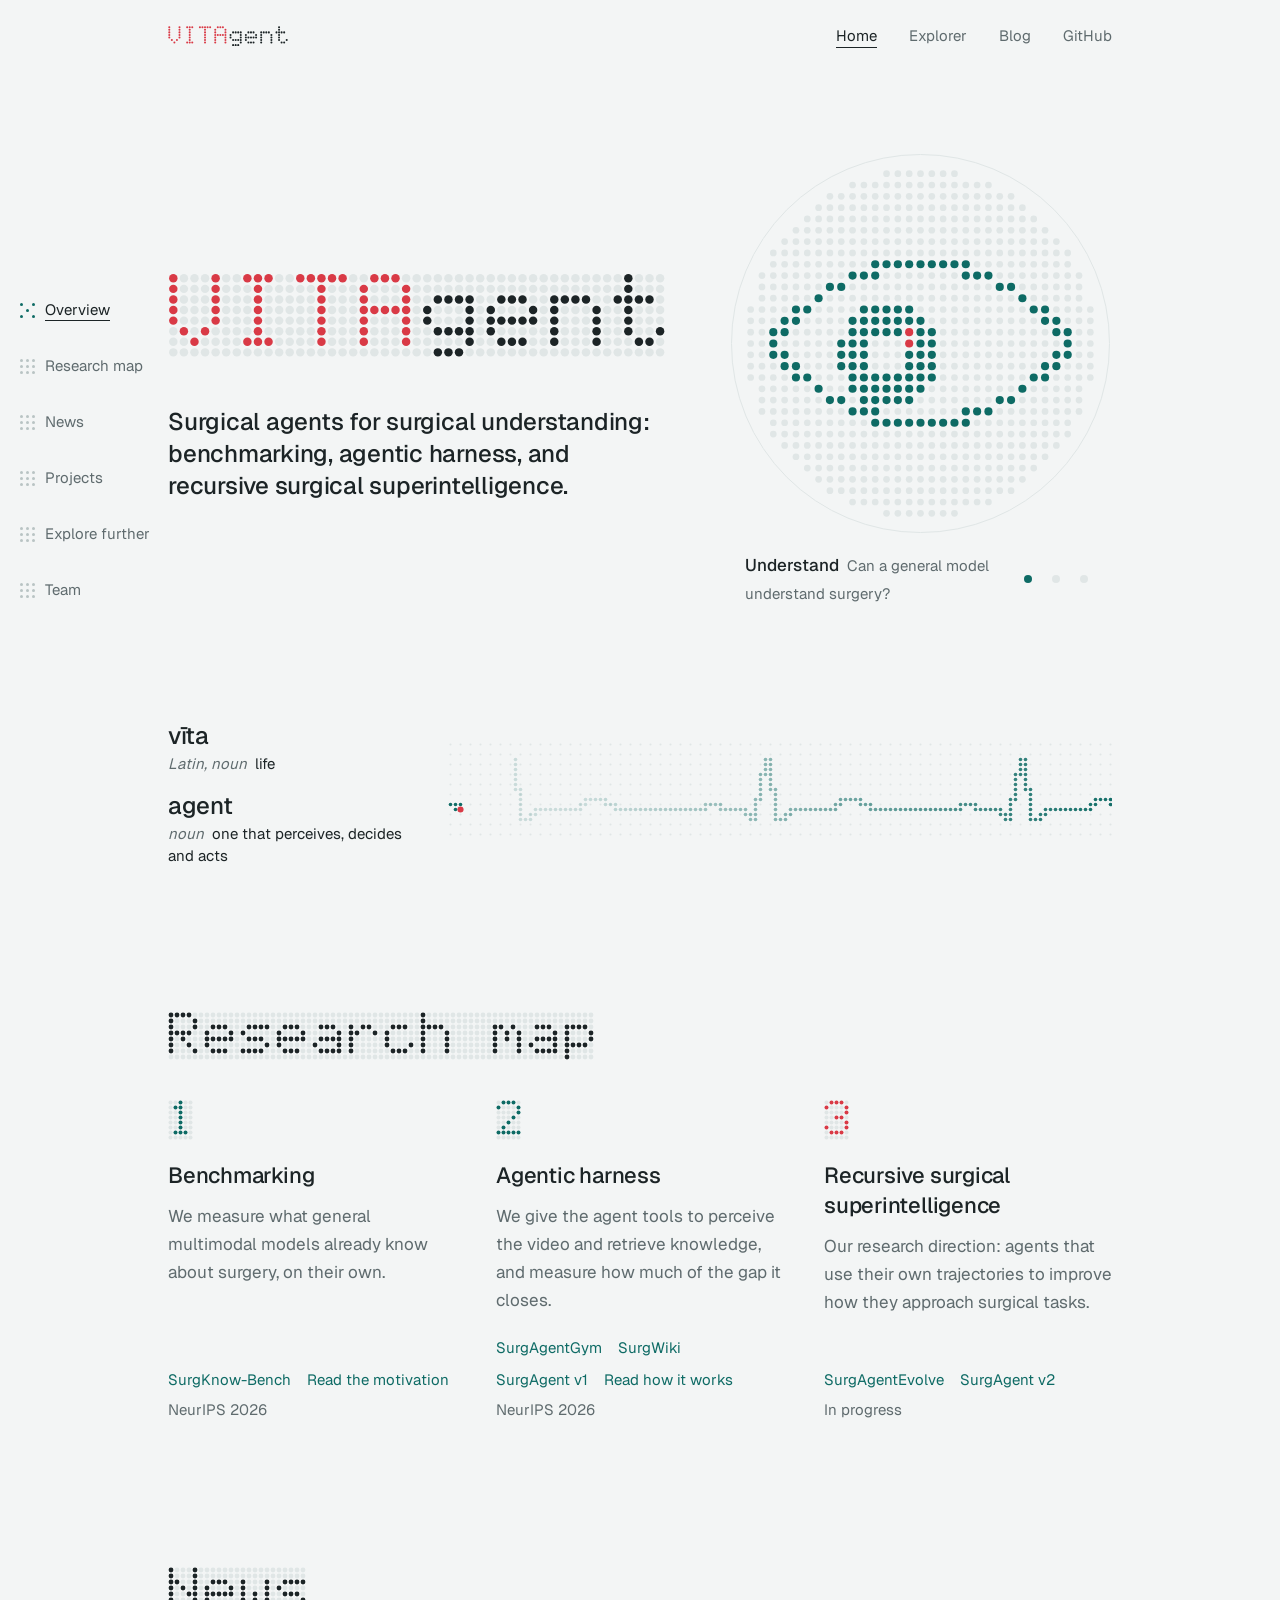
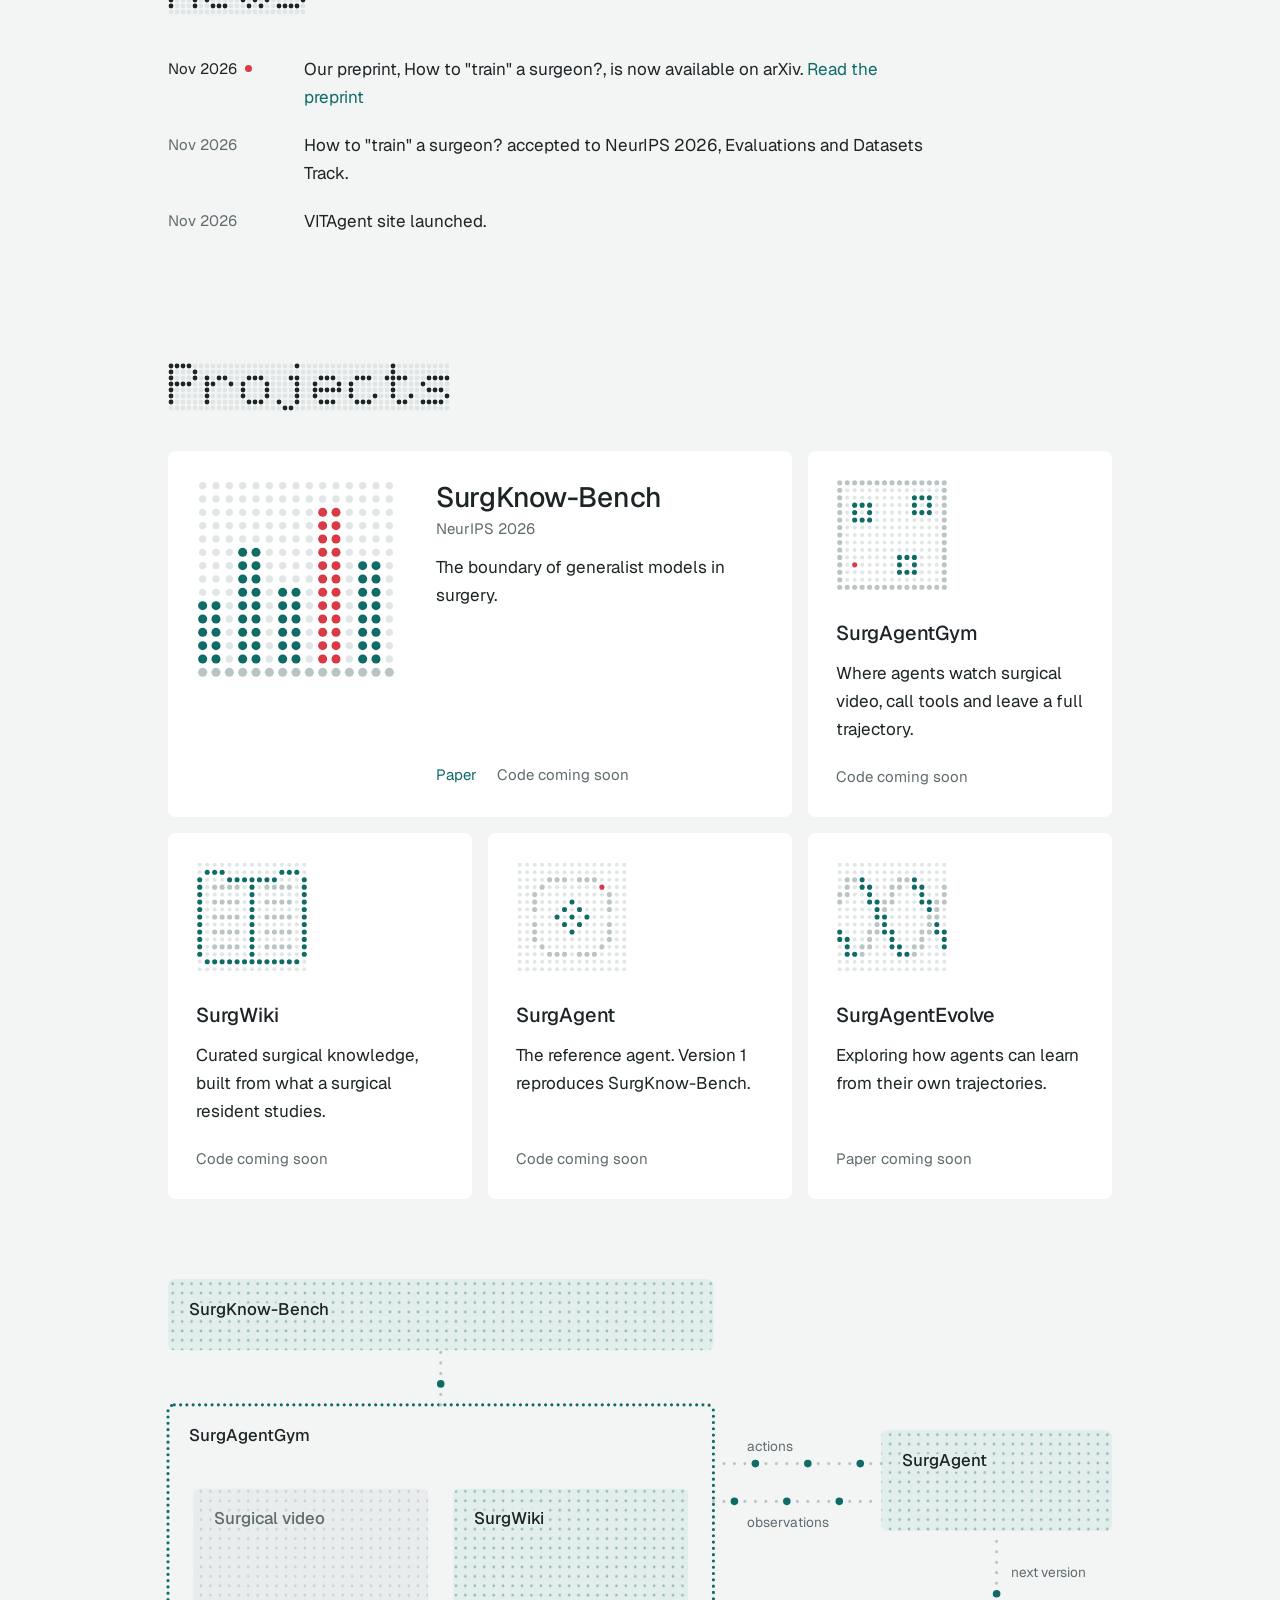
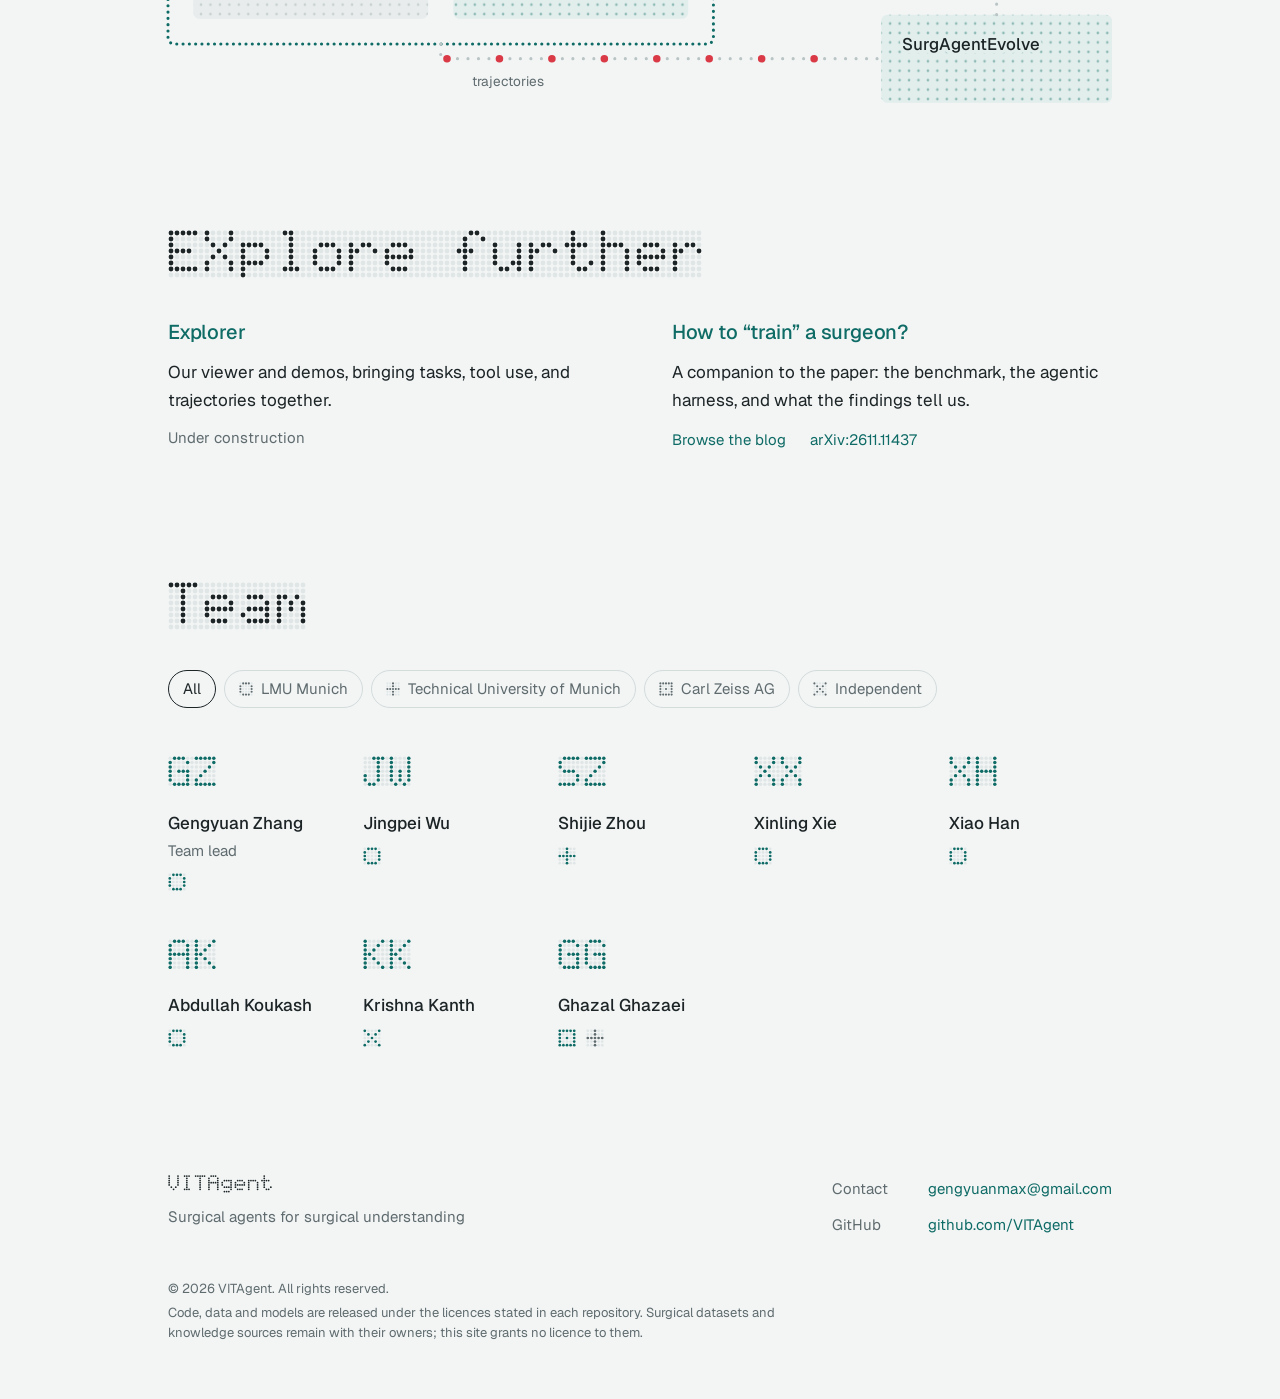
==== site/index.html @ f79e4b33 "Keep the hero to the original wordmark and a uniform slogan" ====
<!doctype html>
<html lang="en">
<head>
  <meta charset="utf-8">
  <meta name="viewport" content="width=device-width, initial-scale=1">
  <meta name="description" content="Surgical agents for surgical understanding: benchmarking, agentic harness, and recursive surgical superintelligence. Explore VITAgent's research, preprint, and project map.">
  <meta name="theme-color" content="#f3f5f5">
  <title>VITAgent — Surgical agents for surgical understanding</title>
  <link rel="icon" href="assets/mark.svg" type="image/svg+xml">
  <link rel="preconnect" href="https://fonts.googleapis.com"><link rel="preconnect" href="https://fonts.gstatic.com" crossorigin>
  <link rel="stylesheet" href="https://fonts.googleapis.com/css2?family=Geist:wght@400;500;600&family=Geist+Mono:wght@400;500&display=swap">
  <link rel="stylesheet" href="assets/style.css">
  <script src="assets/config.js" defer></script>
  <script src="assets/team.js" defer></script>
  <script src="assets/app.js" defer></script>
  <link rel="canonical" href="https://vitagent.github.io/">
</head>
<body class="has-section-rail">
  <a class="skip" href="#main">Skip to content</a>
  <header class="top" id="top">
    <div class="wrap top-in">
      <a class="brand" href="./" aria-label="VITAgent home"><span class="dm dm-vita" data-dots="VITAgent" data-label="VITAgent"></span></a>
      <nav aria-label="Main">
        <a href="./" aria-current="page">Home</a>
        <a href="./explorer/">Explorer</a>
        <a href="./blog/">Blog</a>
        <a href="https://github.com/VITAgent">GitHub</a>
      </nav>
    </div>
  </header>

  <details class="section-rail" open>
    <summary>On this page</summary>
    <nav aria-label="On this page" data-section-nav>
      <a href="#concept" aria-current="location"><span class="rail-dots" aria-hidden="true"><i></i><i></i><i></i><i></i><i></i><i></i><i></i><i></i><i></i></span><span>Overview</span></a>
      <a href="#pathway"><span class="rail-dots" aria-hidden="true"><i></i><i></i><i></i><i></i><i></i><i></i><i></i><i></i><i></i></span><span>Research map</span></a>
      <a href="#news"><span class="rail-dots" aria-hidden="true"><i></i><i></i><i></i><i></i><i></i><i></i><i></i><i></i><i></i></span><span>News</span></a>
      <a href="#artifacts"><span class="rail-dots" aria-hidden="true"><i></i><i></i><i></i><i></i><i></i><i></i><i></i><i></i><i></i></span><span>Projects</span></a>
      <a href="#explore"><span class="rail-dots" aria-hidden="true"><i></i><i></i><i></i><i></i><i></i><i></i><i></i><i></i><i></i></span><span>Explore further</span></a>
      <a href="#team"><span class="rail-dots" aria-hidden="true"><i></i><i></i><i></i><i></i><i></i><i></i><i></i><i></i><i></i></span><span>Team</span></a>
    </nav>
  </details>

  <main id="main">
    <section class="hero" id="concept" aria-labelledby="hero-title">
      <div class="wrap hero-grid">
        <div class="hero-text">
          <h1 id="hero-title"><span class="dm dm-hero dm-vita" data-dots="VITAgent" data-grid data-label="VITAgent"></span></h1>
          <p class="claim research-headline">Surgical agents for surgical understanding: benchmarking, agentic harness, and recursive surgical superintelligence.</p>
        </div>
        <figure class="scope">
          <div class="scope-disc"><canvas id="matrix" aria-hidden="true"></canvas></div>
          <figcaption class="scope-cap">
            <span class="cap-text" aria-live="polite"><b id="step-name">Understand</b> <span id="step-line">Can a general model understand surgery?</span></span>
            <span class="steps" id="steps" role="group" aria-label="Steps of the pathway">
              <button type="button" data-step="0" aria-label="Understand"></button>
              <button type="button" data-step="1" aria-label="Solve"></button>
              <button type="button" data-step="2" aria-label="Evolve"></button>
            </span>
          </figcaption>
        </figure>
      </div>

      <div class="wrap">
        <div class="vitals">
          <dl class="dict" aria-label="Where the name comes from">
            <div><dt>vīta</dt><dd><i>Latin, noun</i>life</dd></div>
            <div><dt>agent</dt><dd><i>noun</i>one that perceives, decides and acts</dd></div>
          </dl>
          <canvas id="vitals" aria-hidden="true"></canvas>
        </div>
      </div>
    </section>

    <section class="sec" id="pathway" aria-labelledby="pathway-title">
      <div class="wrap">
        <h2 class="title" id="pathway-title">Research map</h2>
        <ol class="path">
          <li class="done">
            <span class="dm dm-num" data-dots="1" data-grid data-boot aria-hidden="true"></span>
            <h3>Benchmarking</h3>
            <p class="desc">We measure what general multimodal models already know about surgery, on their own.</p>
            <p class="by"><a class="link" href="bench/">SurgKnow-Bench</a><a class="link" href="blog/how-to-train-a-surgeon/#benchmarking">Read the motivation</a><span class="meta">NeurIPS 2026</span></p>
          </li>
          <li class="done">
            <span class="dm dm-num" data-dots="2" data-grid data-boot aria-hidden="true"></span>
            <h3>Agentic harness</h3>
            <p class="desc">We give the agent tools to perceive the video and retrieve knowledge, and measure how much of the gap it closes.</p>
            <p class="by"><a class="link" href="gym/">SurgAgentGym</a><a class="link" href="wiki/">SurgWiki</a><a class="link" href="agent/">SurgAgent v1</a><a class="link" href="blog/how-to-train-a-surgeon/#harness">Read how it works</a><span class="meta">NeurIPS 2026</span></p>
          </li>
          <li class="now">
            <span class="dm dm-num" data-dots="3" data-grid data-boot aria-hidden="true"></span>
            <h3>Recursive surgical superintelligence</h3>
            <p class="desc">Our research direction: agents that use their own trajectories to improve how they approach surgical tasks.</p>
            <p class="by"><a class="link" href="evolve/">SurgAgentEvolve</a><a class="link" href="agent/">SurgAgent v2</a><span class="meta">In progress</span></p>
          </li>
        </ol>
      </div>
    </section>

    <section class="sec" id="news" aria-labelledby="news-title">
      <div class="wrap">
        <h2 class="title" id="news-title">News</h2>
        <ul class="news" id="news-list"></ul>
      </div>
    </section>

    <section class="sec" id="artifacts" aria-labelledby="artifacts-title">
      <div class="wrap">
        <h2 class="title" id="artifacts-title">Projects</h2>

        <div class="cards">
          <article class="card feat" data-node="bench">
            <canvas class="emblem" data-emblem="bench" aria-hidden="true"></canvas>
            <div class="card-body">
              <h3><a href="bench/">SurgKnow-Bench</a></h3>
              <p class="meta">NeurIPS 2026</p>
              <p class="desc">The boundary of generalist models in surgery.</p>
              <p class="res" data-res="Paper=bench.paper,Code=bench.code"></p>
            </div>
          </article>
          <article class="card" data-node="gym">
            <canvas class="emblem" data-emblem="gym" aria-hidden="true"></canvas>
            <div class="card-body">
              <h3><a href="gym/">SurgAgentGym</a></h3>
              <p class="desc">Where agents watch surgical video, call tools and leave a full trajectory.</p>
              <p class="res" data-res="Code=gym.code"></p>
            </div>
          </article>
          <article class="card" data-node="wiki">
            <canvas class="emblem" data-emblem="wiki" aria-hidden="true"></canvas>
            <div class="card-body">
              <h3><a href="wiki/">SurgWiki</a></h3>
              <p class="desc">Curated surgical knowledge, built from what a surgical resident studies.</p>
              <p class="res" data-res="Code=wiki.code"></p>
            </div>
          </article>
          <article class="card" data-node="agent">
            <canvas class="emblem" data-emblem="agent" aria-hidden="true"></canvas>
            <div class="card-body">
              <h3><a href="agent/">SurgAgent</a></h3>
              <p class="desc">The reference agent. Version 1 reproduces SurgKnow-Bench.</p>
              <p class="res" data-res="Code=agent.code"></p>
            </div>
          </article>
          <article class="card" data-node="evolve">
            <canvas class="emblem" data-emblem="evolve" aria-hidden="true"></canvas>
            <div class="card-body">
              <h3><a href="evolve/">SurgAgentEvolve</a></h3>
              <p class="desc">Exploring how agents can learn from their own trajectories.</p>
              <p class="res" data-res="Paper=evolve.paper"></p>
            </div>
          </article>
        </div>

        <figure class="system" aria-label="How the artifacts fit together. SurgWiki is part of SurgAgentGym. SurgAgent acts in SurgAgentGym and receives observations. SurgKnow-Bench evaluates agents on top of SurgAgentGym. Trajectories from the Gym feed SurgAgentEvolve, which produces the next SurgAgent.">
          <svg id="system" aria-hidden="true"></svg>
        </figure>
      </div>
    </section>

    <section class="sec" id="explore" aria-labelledby="explore-title">
      <div class="wrap">
        <h2 class="title" id="explore-title">Explore further</h2>
        <div class="entry-list">
          <article><h3><a class="link" href="explorer/">Explorer</a></h3><p>Our viewer and demos, bringing tasks, tool use, and trajectories together.</p><p class="meta">Under construction</p></article>
          <article><h3><a class="link" href="blog/how-to-train-a-surgeon/">How to “train” a surgeon?</a></h3><p>A companion to the paper: the benchmark, the agentic harness, and what the findings tell us.</p><p class="reading-links"><a class="link" href="blog/">Browse the blog</a><a class="link" href="https://arxiv.org/abs/2611.11437">arXiv:2611.11437</a></p></article>
        </div>
      </div>
    </section>

    <section class="sec" id="team" aria-labelledby="team-title">
      <div class="wrap">
        <h2 class="title" id="team-title">Team</h2>
        <ul class="filter" id="aff-filter" aria-label="Filter by institution"></ul>
        <ul class="team" id="team-list"></ul>
      </div>
    </section>
  </main>

  <footer class="foot">
    <div class="wrap foot-grid">
      <div class="foot-id">
        <a class="foot-mark" href="./" aria-label="VITAgent home"><span class="dm" data-dots="VITAgent" data-label="VITAgent"></span></a>
        <p>Surgical agents for surgical understanding</p>
      </div>
      <dl class="foot-links">
        <div data-contact hidden><dt>Contact</dt><dd><a class="link" data-contact-link href="#">email</a></dd></div>
        <div><dt>GitHub</dt><dd><a class="link" href="https://github.com/VITAgent">github.com/VITAgent</a></dd></div>
      </dl>
      <div class="foot-legal">
        <p>© <span data-year>2026</span> VITAgent. All rights reserved.</p>
        <p>Code, data and models are released under the licences stated in each repository. Surgical datasets and knowledge sources remain with their owners; this site grants no licence to them.</p>
      </div>
    </div>
  </footer>
</body>
</html>
---- site/assets/style.css ----
/* VITAgent styles. The rules live in DESIGN.md; this file implements them.
   Chapters 1 and 2 (confirmed 2026-11-05):
   - Hierarchy from space, then type, then tone, then surface. Lines only inside visuals and on controls.
   - No eyebrows, small labels or decorative numbering.
   - Five type roles: display (dot-matrix), title 40, heading 20, body 17, meta 15 muted.
   - Mono only inside expressive visuals.
   - Space on a 4px base: 4-8 inside an element, 32-48 between elements, 128 between sections.
   - One left edge; no side-label columns.
   - The raised surface is reserved for product cards. */
:root {
  --surface: #f3f5f5;
  --raised: #ffffff;
  --ink: #1c2426;
  --muted: #5f6b6e;
  --brand: #0e6b65;
  --brand-soft: #e2eeec;
  --signal: #d93a46;
  --control: #d3dbdb;   /* control boundaries only */
  --dot-off: #e0e6e6;
  --faint: #b9c4c4;     /* inside visuals only */
  --sans: "Geist", system-ui, sans-serif;
  --mono: "Geist Mono", ui-monospace, monospace;
  --wrap: 1152px;
  --g: clamp(20px, 4vw, 48px);
  --sec: clamp(96px, 12vw, 128px);
  --quick: 100ms cubic-bezier(0.2, 0, 0.38, 0.9);
  --move: 240ms cubic-bezier(0.2, 0, 0.38, 0.9);
}
@media (prefers-color-scheme: dark) {
  :root { --surface: #101516; --raised: #172022; --ink: #e6ecec; --muted: #93a1a4; --brand: #3fb1a6; --brand-soft: #15302d; --signal: #ff5c66; --control: #2c3739; --dot-off: #20292b; --faint: #46575a; }
}

* { box-sizing: border-box; }
html { scroll-behavior: smooth; scroll-padding-top: 80px; }
body { margin: 0; background: var(--surface); color: var(--ink); font: 400 17px/28px var(--sans); -webkit-font-smoothing: antialiased; }
h1, h2, h3, p, figure, ul { margin: 0; }
a { color: inherit; text-decoration: none; }
:focus-visible { outline: 2px solid var(--brand); outline-offset: 3px; border-radius: 2px; }
.wrap { width: min(var(--wrap), 100% - 2 * var(--g)); margin-inline: auto; }
.skip { position: absolute; left: -999px; }
.skip:focus { left: 12px; top: 12px; z-index: 9; background: var(--raised); padding: 8px 12px; }
.sr { position: absolute; width: 1px; height: 1px; overflow: hidden; clip: rect(0 0 0 0); white-space: nowrap; }

/* Type roles */
.title { font-size: 40px; line-height: 48px; font-weight: 500; letter-spacing: -0.02em; margin-bottom: 40px; }
.dm-title { color: var(--ink); }
.dm.dm-title svg { height: 48px; width: auto; }
h3 { font-size: 20px; line-height: 28px; font-weight: 500; letter-spacing: -0.01em; }
.meta { font-size: 15px; line-height: 24px; color: var(--muted); }
@media (max-width: 640px) { .title { font-size: 32px; line-height: 40px; } .dm.dm-title svg { height: 36px; } }

/* Text link */
.link { color: var(--brand); text-underline-offset: 4px; text-decoration-thickness: 1px; transition: color var(--quick); }
.link:hover { text-decoration-line: underline; }

/* Dot-matrix */
.dm { display: block; }
.dm svg { display: block; width: 100%; height: auto; }
.dm .dot-on { fill: currentColor; }
.dm .dot-off { fill: var(--dot-off); }
/* Wordmark: VITA (life) in the signal colour; in the hero the shared A blinks like a live reading */
.dm-vita .gl[data-i="0"], .dm-vita .gl[data-i="1"], .dm-vita .gl[data-i="2"], .dm-vita .gl[data-i="3"] { fill: var(--signal); }
/* The A belongs to both words: it alternates between VITA's red and Agent's ink */
.dm-hero.dm-vita .gl[data-i="3"] { animation: shared-a 1.6s linear infinite; }
@keyframes shared-a { 0%, 49.9% { fill: var(--signal); } 50%, 100% { fill: var(--ink); } }
@keyframes pulse-a { 0%, 49% { opacity: 1; } 50%, 100% { opacity: .2; } }
@media (prefers-reduced-motion: reduce) { .dm-hero.dm-vita .gl[data-i="3"] { animation: none; } }
.boot .dot-on circle { opacity: 0; transition: opacity .05s steps(1); }
.boot.booted .dot-on circle { opacity: 1; }

/* Nav: no rule; a raised surface appears once the page scrolls */
.top { position: sticky; top: 0; z-index: 5; transition: background-color var(--move); }
.top.scrolled { background: color-mix(in srgb, var(--raised) 88%, transparent); backdrop-filter: blur(10px); }
.top-in { display: flex; align-items: center; gap: 32px; height: 72px; }
.brand { color: var(--ink); width: 120px; flex: none; }
nav { display: flex; gap: 32px; margin-left: auto; font-size: 15px; }
nav a { color: var(--muted); padding: 8px 0; transition: color var(--quick); }
nav a:hover, nav a[aria-current="true"] { color: var(--ink); }
@media (max-width: 640px) {
  .top-in { gap: 20px; height: 64px; }
  .brand { width: 92px; }
  nav { gap: 20px; overflow-x: auto; scrollbar-width: none; }
  nav::-webkit-scrollbar { display: none; }
  nav a { white-space: nowrap; }
}

/* Concept */
.hero { padding: clamp(48px, 8vw, 96px) 0 0; }
.hero-grid { display: grid; grid-template-columns: 1fr; gap: 64px; align-items: center; }
@media (min-width: 900px) { .hero-grid { grid-template-columns: 1.3fr 1fr; } }
.dm-hero { color: var(--ink); max-width: 640px; }
.claim { font-size: 40px; line-height: 48px; font-weight: 500; letter-spacing: -0.02em; margin-top: 48px; }
.lede { color: var(--muted); max-width: 38ch; margin-top: 12px; }
@media (max-width: 640px) { .claim { font-size: 32px; line-height: 40px; } }

/* Expressive visual: dot-matrix display */
.scope { justify-self: center; width: min(100% - 32px, 400px); }
.scope-disc { position: relative; aspect-ratio: 1; }
.scope-disc canvas { width: 100%; height: 100%; display: block; }
.scope-disc::after { content: ""; position: absolute; inset: -14px; border-radius: 50%; border: 1px solid var(--dot-off); pointer-events: none; }
.scope-cap { display: flex; align-items: center; justify-content: space-between; gap: 16px; margin-top: 32px; }
.cap-text { font-size: 15px; color: var(--muted); }
.cap-text b { color: var(--ink); font-weight: 500; font-size: 17px; margin-right: 4px; }
.steps { display: flex; gap: 4px; }
.steps button { all: unset; cursor: pointer; width: 24px; height: 24px; display: grid; place-items: center; }
.steps button::before { content: ""; width: 8px; height: 8px; border-radius: 50%; background: var(--dot-off); transition: background-color var(--quick); }
.steps button:hover::before { background: var(--faint); }
.steps button[aria-current="true"]::before { background: var(--brand); }
.steps button:focus-visible { outline: 2px solid var(--brand); outline-offset: 0; border-radius: 50%; }

/* Expressive visual: vital trace with the vīta readout */
.vitals { margin-top: 96px; display: grid; grid-template-columns: 240px 1fr; align-items: center; gap: 40px; }
.vitals canvas { width: 100%; height: 104px; display: block; }
.dict { display: grid; gap: 16px; }
.dict dt { font-size: 24px; line-height: 30px; font-weight: 500; letter-spacing: -0.015em; }
.dict dd { margin: 2px 0 0; font-size: 15px; line-height: 22px; }
.dict dd i { color: var(--muted); margin-right: 8px; }
@media (max-width: 640px) { .vitals { grid-template-columns: 1fr; gap: 16px; } .dict { grid-template-columns: 1fr 1fr; } }

/* Pathway */
.gauge { margin-bottom: 48px; }
.gauge svg { width: 100%; height: auto; display: block; }
.gauge .off { fill: var(--dot-off); }
.gauge .lit { fill: var(--brand); }
.gauge .head { fill: var(--signal); animation: pulse-a 1.2s linear infinite; }
.gauge .st.off { fill: var(--faint); }
.gauge-ends { display: flex; justify-content: space-between; margin-top: 8px; font-size: 15px; color: var(--muted); }
.path { list-style: none; padding: 0; display: grid; grid-template-columns: 1fr; gap: 48px; }
@media (min-width: 900px) { .path { grid-template-columns: repeat(3, 1fr); gap: 40px; } }
.path li { display: flex; flex-direction: column; }
.dm.dm-num { width: auto; margin-bottom: 20px; color: var(--brand); }
.dm.dm-num svg { height: 40px; width: auto; }
.path li.now .dm-num { color: var(--signal); }
.path h3 { font-size: 22px; line-height: 30px; max-width: 22ch; }
.path .desc { margin-top: 12px; color: var(--muted); max-width: 40ch; }
.path .by { margin-top: auto; padding-top: 20px; display: flex; flex-wrap: wrap; gap: 4px 16px; font-size: 15px; }
@media (max-width: 640px) { .gauge-ends { font-size: 13px; } }
@media (prefers-reduced-motion: reduce) { .gauge .head { animation: none; } }

/* Sections: separated by space only */
.sec { padding-top: var(--sec); }

/* News */
.news { list-style: none; padding: 0; display: grid; gap: 20px; max-width: 760px; }
.news li { display: grid; grid-template-columns: 112px 1fr; gap: 24px; }
.news time { font-size: 15px; color: var(--muted); }
.news li.new time { color: var(--ink); }
.news li.new time::after { content: ""; display: inline-block; width: 7px; height: 7px; border-radius: 50%; background: var(--signal); margin-left: 8px; vertical-align: 2px; animation: blink 1.2s steps(2) infinite; }
@keyframes blink { 50% { opacity: .15; } }
@media (max-width: 640px) { .news li { grid-template-columns: 1fr; gap: 0; } }

/* Expressive visual: system map. Regions are tinted; dots only on the relations. */
.system { margin-top: 80px; }
.system svg { width: 100%; height: auto; display: block; overflow: visible; }
.system .reg .base { fill: var(--brand-soft); }
.system .reg.minor .base { fill: color-mix(in srgb, var(--dot-off) 60%, var(--surface)); }
.system .reg .tex { fill: url(#pd); }
.system .pd { fill: var(--brand); opacity: .4; }
.system .pdm { fill: var(--faint); opacity: .7; }
.system .pdh { fill: var(--brand); }
.system .reg.minor .tex { fill: url(#pdm); }
.system .reg.hl .tex { fill: url(#pdh); }
.system .reg.room .base { fill: none; }
.system .reg.room .tex { fill: none; stroke: var(--brand); stroke-width: 3; stroke-linecap: round; stroke-dasharray: 0 6; }
.system .reg.room.hl .tex { stroke-dasharray: 0 4; }
.system .rn { paint-order: stroke; stroke: var(--brand-soft); stroke-width: 6px; stroke-linejoin: round; }
.system .reg.room .rn { stroke: var(--surface); }
.system .reg.minor .rn { stroke: color-mix(in srgb, var(--dot-off) 60%, var(--surface)); }
.system .rn { font: 500 16px var(--sans); fill: var(--ink); }
.system .reg.minor .rn { fill: var(--muted); }
.system .rm, .system .el { font: 400 13px var(--sans); fill: var(--muted); }
.system .edge { fill: none; stroke: var(--faint); stroke-width: 3; stroke-linecap: round; stroke-dasharray: 0 10; }
.system .pk { fill: var(--brand); }
.system .pk.live { fill: var(--signal); }
@media (max-width: 640px) { .system { display: none; } }

/* Product cards: the only raised surfaces on the page (DESIGN.md 3.4) */
.cards { display: grid; grid-template-columns: 1fr; gap: 16px; }
@media (min-width: 640px) { .cards { grid-template-columns: 1fr 1fr; } }
@media (min-width: 1000px) { .cards { grid-template-columns: repeat(3, 1fr); } .card.feat { grid-column: span 2; } }
.card { position: relative; background: var(--raised); border-radius: 8px; padding: 28px; display: flex; flex-direction: column; gap: 28px; transition: transform var(--move); }
.card .emblem { width: 112px; height: 112px; display: block; }
.card-body { display: flex; flex-direction: column; flex: 1; }
.card h3 a::after { content: ""; position: absolute; inset: 0; border-radius: 8px; }
.card h3 a:focus-visible { outline: none; }
.card:has(h3 a:focus-visible) { outline: 2px solid var(--brand); outline-offset: 3px; }
.card:hover h3 { color: var(--brand); }
.card h3 { transition: color var(--quick); }
.card .meta { margin-top: 2px; }
.card .desc { margin-top: 12px; max-width: 46ch; }
.card .res { margin-top: auto; padding-top: 20px; display: flex; flex-wrap: wrap; gap: 4px 20px; font-size: 15px; }
.card .res a { position: relative; z-index: 1; }
@media (min-width: 1000px) {
  .card.feat { flex-direction: row; align-items: stretch; gap: 40px; }
  .card.feat .emblem { width: 200px; height: 200px; flex: none; }
  .card.feat h3 { font-size: 28px; line-height: 36px; }
}

/* Team */
.filter { list-style: none; padding: 0; display: flex; flex-wrap: wrap; gap: 8px; margin-bottom: 48px; }
.filter button { all: unset; box-sizing: border-box; cursor: pointer; display: inline-flex; align-items: center; gap: 8px; min-height: 36px; font-size: 15px; color: var(--muted); border: 1px solid var(--control); border-radius: 999px; padding: 4px 14px; transition: color var(--quick), border-color var(--quick); }
.filter button:hover { color: var(--ink); border-color: var(--faint); }
.filter button[aria-pressed="true"] { color: var(--ink); border-color: var(--ink); }
.filter button:active { transform: scale(0.98); }
.filter button:focus-visible { outline: 2px solid var(--brand); outline-offset: 2px; }
.team { list-style: none; padding: 0; display: grid; grid-template-columns: repeat(auto-fill, minmax(132px, 1fr)); gap: 48px 32px; }
.team > li { display: flex; flex-direction: column; align-items: flex-start; transition: opacity var(--move); }
.team > li.dim { opacity: .22; }
.mono-tile { width: 48px; margin-bottom: 14px; }
.mono-tile .dm, .mono-tile svg { width: 48px; height: auto; }
.mono-tile .dot-on { fill: var(--brand); }
.mono-tile .dot-off { fill: var(--dot-off); }
.mono-tile img { width: 100%; height: 100%; object-fit: cover; border-radius: 6px; filter: grayscale(1) contrast(1.05); }
.team b { font-size: 17px; font-weight: 500; }
.team .meta { margin-top: 2px; }
.mark { width: 14px; height: 14px; flex: none; }
.mark .m-on { fill: currentColor; }
.mark .m-off { fill: var(--dot-off); }
.affs { list-style: none; padding: 0; display: flex; gap: 10px; margin-top: 10px; }
.affs li { display: inline-flex; color: var(--muted); }
.affs li.primary { color: var(--brand); }
.affs .mark { width: 18px; height: 18px; }

/* Footer */
.foot { padding: var(--sec) 0 56px; }
.foot-grid { display: grid; grid-template-columns: 1fr; gap: 40px 48px; }
@media (min-width: 760px) { .foot-grid { grid-template-columns: 1fr auto; } .foot-legal { grid-column: 1 / -1; } }
.foot-mark { display: block; width: 104px; color: var(--ink); }
.foot-id p { margin-top: 10px; color: var(--muted); font-size: 15px; }
.foot-links { margin: 0; display: grid; gap: 8px; font-size: 15px; }
.foot-links div { display: grid; grid-template-columns: 80px auto; gap: 16px; }
.foot-links dt { color: var(--muted); }
.foot-links dd { margin: 0; }
.foot-legal { display: grid; gap: 4px; font-size: 13px; line-height: 20px; color: var(--muted); max-width: 72ch; }

/* Project pages */
.page-hero { padding: clamp(48px, 8vw, 96px) 0 0; }
.page-hero .dm-mono { width: 32px; color: var(--brand); margin-bottom: 32px; }
.page-hero h1 { font-size: clamp(40px, 6vw, 64px); line-height: 1.08; font-weight: 500; letter-spacing: -0.03em; }
.page-hero .meta { margin-top: 12px; }
.page-hero .lede { margin-top: 16px; }
.page-hero .res { margin-top: 24px; display: flex; flex-wrap: wrap; gap: 4px 24px; }
.slot { background-image: radial-gradient(var(--dot-off) 1.6px, transparent 1.8px); background-size: 12px 12px; min-height: 320px; display: grid; place-items: center; color: var(--muted); font-size: 15px; }
.slot.tall { min-height: 480px; }

@media (prefers-reduced-motion: reduce) { html { scroll-behavior: auto; } }

/* Shared reading elements; keep article text outside the dot-matrix register. */
nav a[aria-current="page"] { color: var(--ink); text-decoration: underline; text-underline-offset: 6px; }
.research-headline { font-size: 24px; line-height: 32px; font-weight: 500; letter-spacing: -0.01em; }
.hero-grid > * { min-width: 0; }
.reading-links { display: flex; flex-wrap: wrap; gap: 12px 24px; margin-top: 24px; }
.reading-links a { min-height: 28px; }
.entry-list { display: grid; grid-template-columns: repeat(2, minmax(0, 1fr)); gap: 64px; }
.entry-list article > p { margin-top: 12px; max-width: 52ch; }
.entry-list .reading-links { font-size: 15px; }
.section-lead { max-width: 68ch; }
.construction { min-height: 42vh; }
.construction h2, .post-preview h2 { font-size: 32px; line-height: 40px; font-weight: 500; letter-spacing: -0.02em; }
.construction p { max-width: 56ch; margin-top: 16px; }
.post-preview { max-width: 68ch; }
.post-preview h2 { margin: 16px 0; }
.paper-companion { max-width: 900px; }
.paper-companion .page-hero h1 { margin-top: 24px; font-size: clamp(48px, 7vw, 80px); }
.article-deck { font-size: 24px; line-height: 32px; margin-top: 24px; max-width: 34ch; }
.paper-companion .lede { max-width: 58ch; }
.paper-companion .page-hero > .meta:last-child { margin-top: 24px; }
.reading-nav { margin: 48px 0 0; display: flex; flex-wrap: wrap; gap: 8px 24px; }
.prose { max-width: 68ch; }
.prose section { margin-top: 64px; scroll-margin-top: 96px; }
.prose h2 { font-size: 32px; line-height: 40px; font-weight: 500; letter-spacing: -0.02em; margin-bottom: 24px; }
.prose p + p, .prose ul + p { margin-top: 20px; }
.prose ul { padding-left: 24px; margin-top: 20px; }
.prose li + li { margin-top: 12px; }
.prose strong { font-weight: 500; }
.concept-definitions { margin: 32px 0; display: grid; gap: 24px; }
.concept-definitions dt { font-weight: 500; font-size: 20px; }
.concept-definitions dd { margin: 8px 0 0; }

/* Page navigation and section location are separate layers. */
.section-rail { position: fixed; left: 20px; top: 50%; transform: translateY(-50%); z-index: 4; }
.section-rail summary { display: none; }
.section-rail nav { display: flex; flex-direction: column; gap: 12px; margin: 0; }
.section-rail a { display: flex; align-items: center; gap: 10px; font-size: 15px; padding: 8px 0; min-height: 44px; }
.rail-dots { display: grid; grid-template-columns: repeat(3, 3px); gap: 3px; flex: none; }
.rail-dots i { width: 3px; height: 3px; border-radius: 50%; background: var(--faint); }
.section-rail a:hover .rail-dots i, .section-rail a[aria-current="location"] .rail-dots i { background: var(--brand); }
.section-rail a[aria-current="location"] { color: var(--ink); text-decoration: underline; text-underline-offset: 5px; }
.section-rail a[aria-current="location"] .rail-dots i:nth-child(even) { background: var(--surface); }
@media (min-width: 1200px) { .has-section-rail .wrap { width: min(var(--wrap), 100% - 336px); } }
@media (max-width: 1199px) {
  .section-rail { position: static; transform: none; width: min(var(--wrap), 100% - 2 * var(--g)); margin: 16px auto 0; }
  .section-rail summary { display: list-item; cursor: pointer; color: var(--muted); font-size: 15px; padding: 8px 0; }
  .section-rail nav { flex-direction: row; flex-wrap: wrap; gap: 0 24px; padding: 8px 0; }
  .section-rail:not([open]) nav { display: none; }
}
@media (max-width: 640px) {
  html { scroll-padding-top: 120px; }
  .top-in { height: auto; min-height: 96px; padding-block: 12px; flex-wrap: wrap; gap: 8px; }
  .top nav { width: 100%; margin-left: 0; justify-content: space-between; gap: 16px; }
  .top nav a { min-height: 44px; display: inline-flex; align-items: center; }
  .research-headline { font-size: 20px; line-height: 28px; }
  .entry-list { grid-template-columns: 1fr; gap: 48px; }
  .reading-links { gap: 8px 24px; }
  .reading-links a, .reading-nav a { min-height: 44px; display: inline-flex; align-items: center; }
  .prose section { scroll-margin-top: 120px; }
  .prose h2, .construction h2, .post-preview h2 { font-size: 28px; line-height: 36px; }
  .dm.dm-title svg { max-width: 100%; height: auto; max-height: 36px; }
}
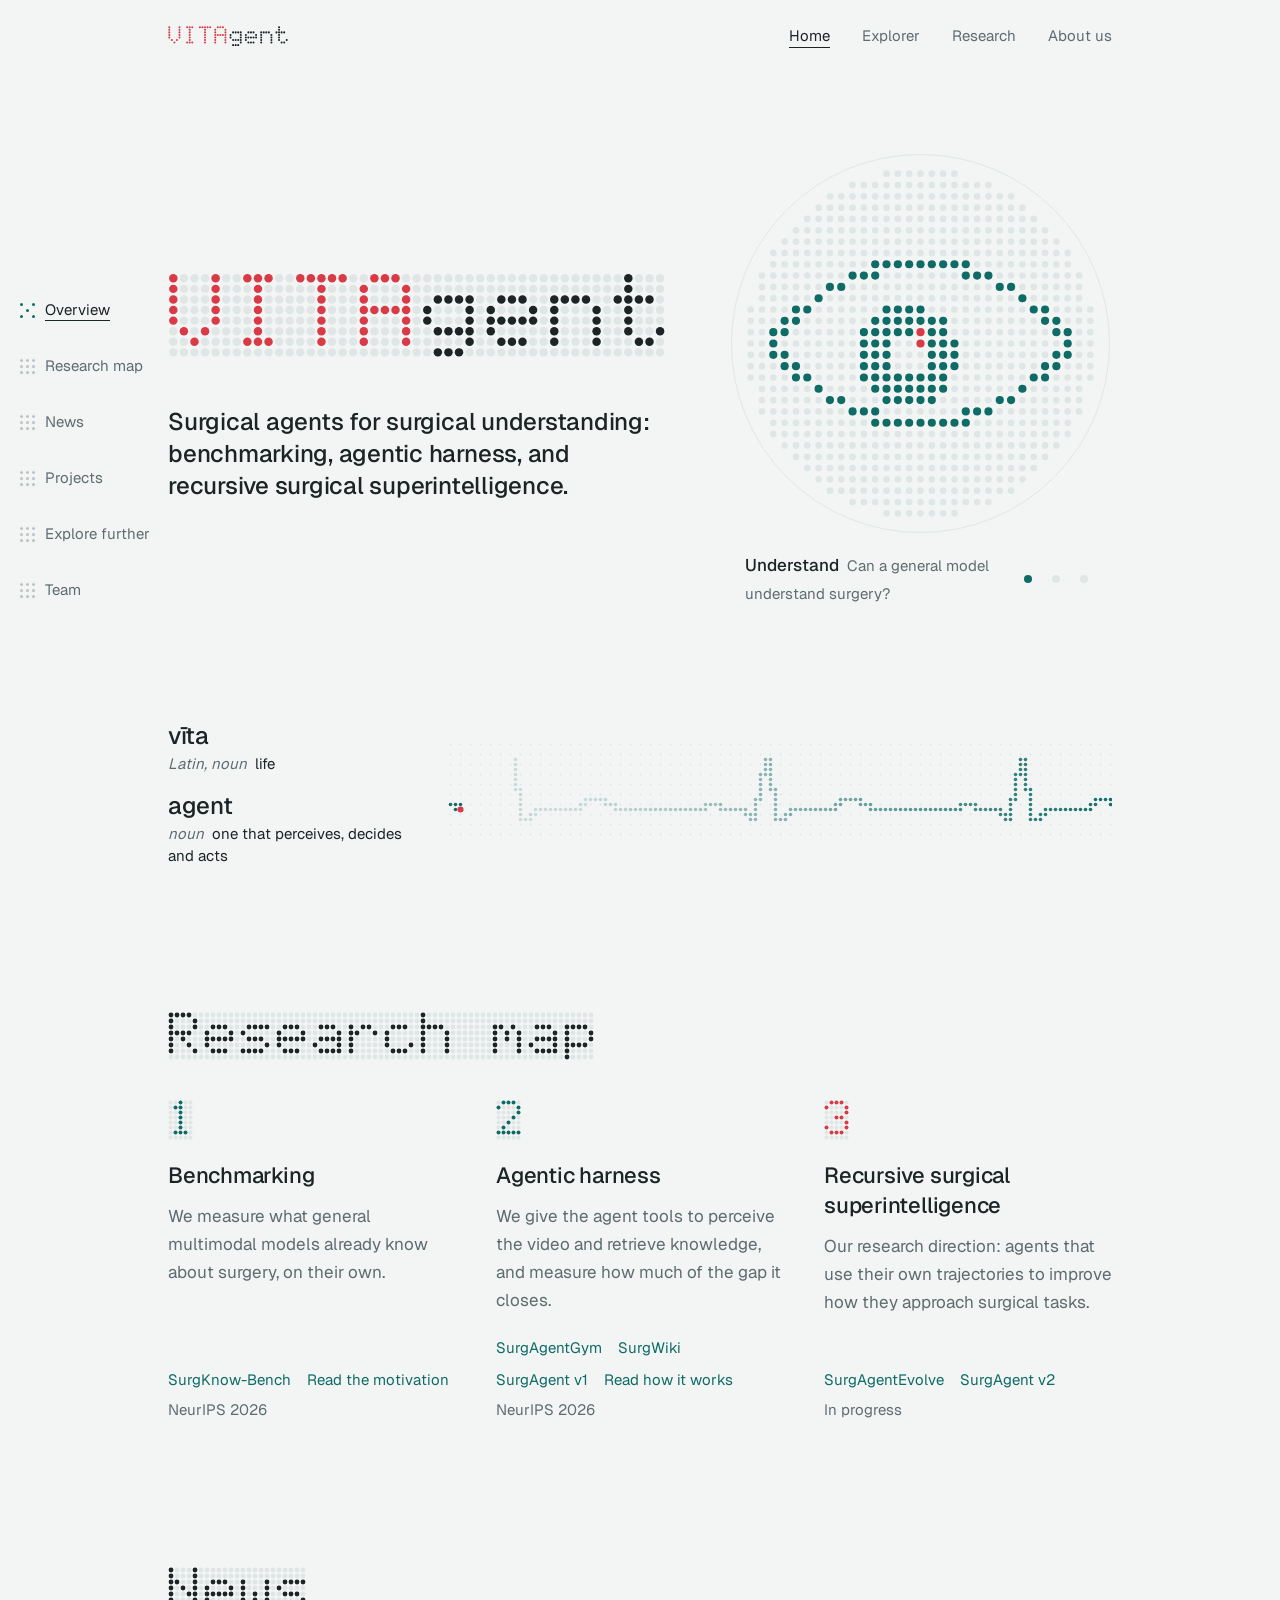
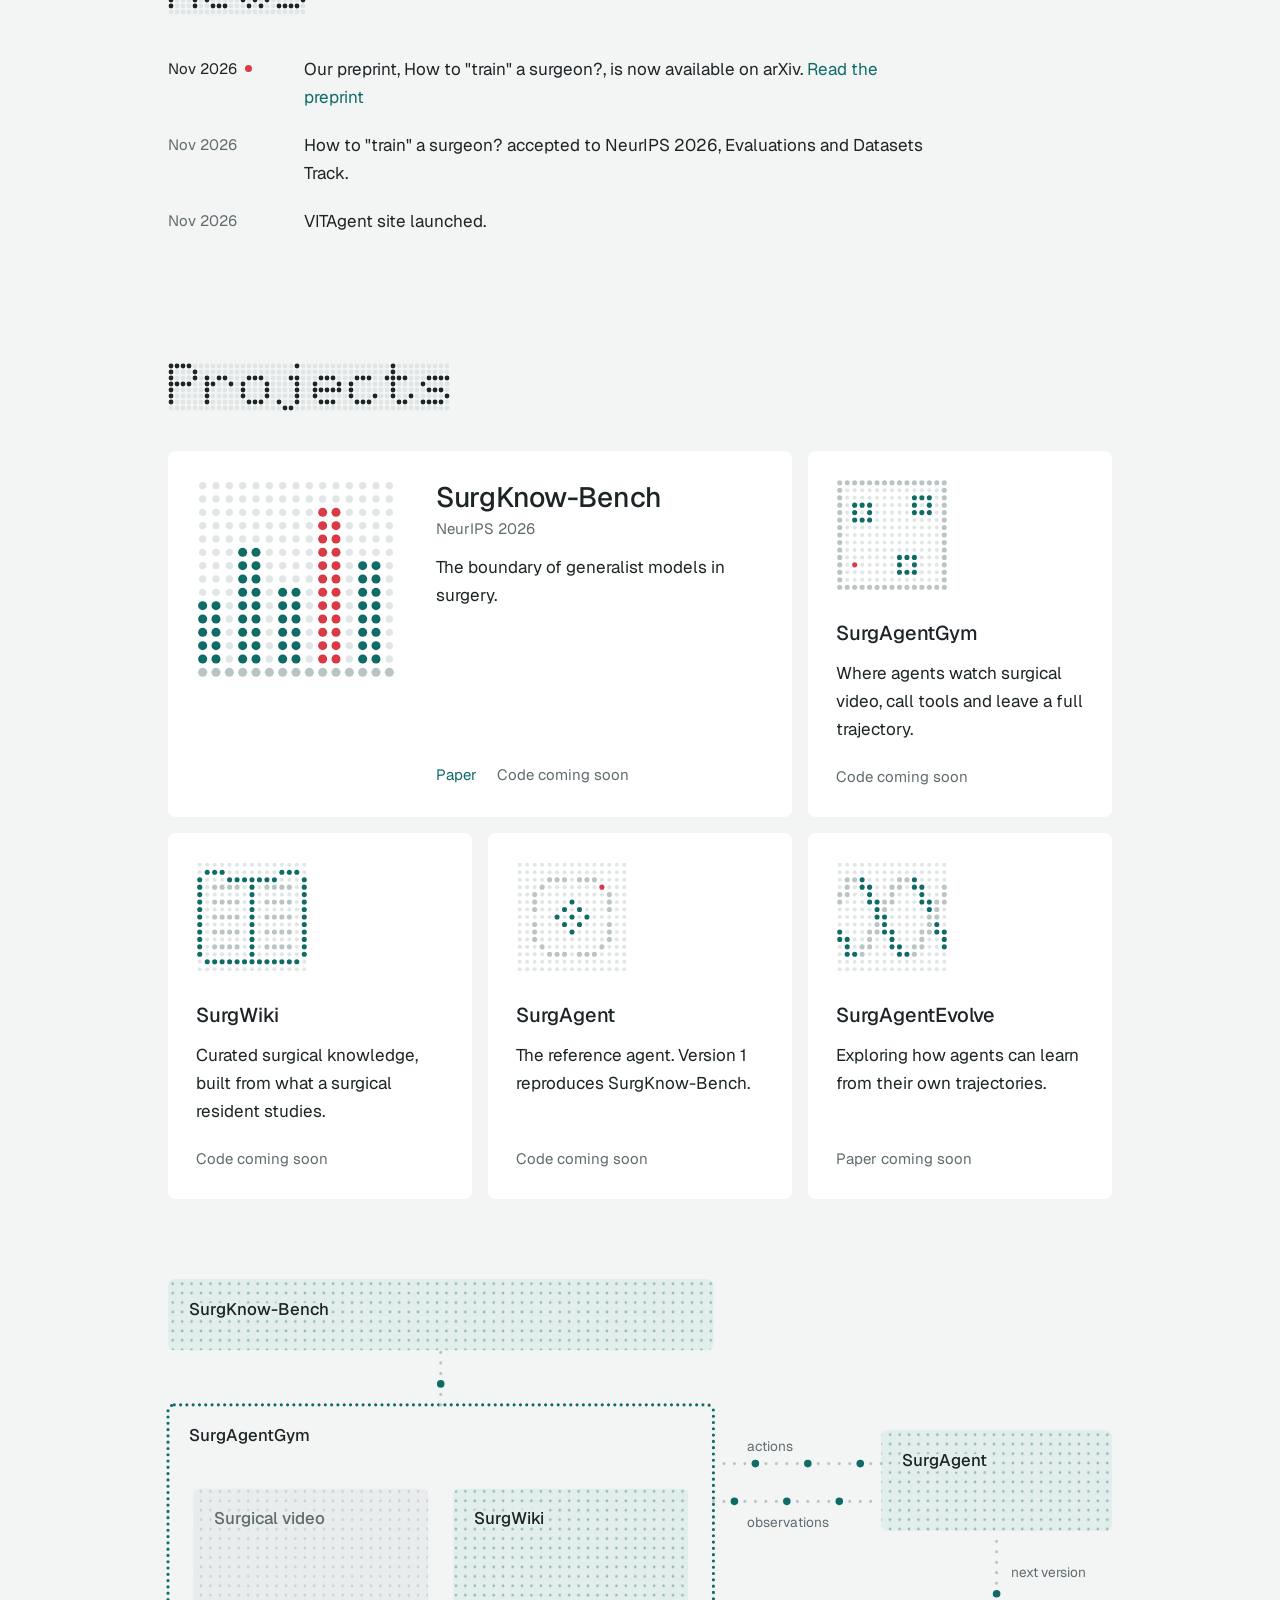
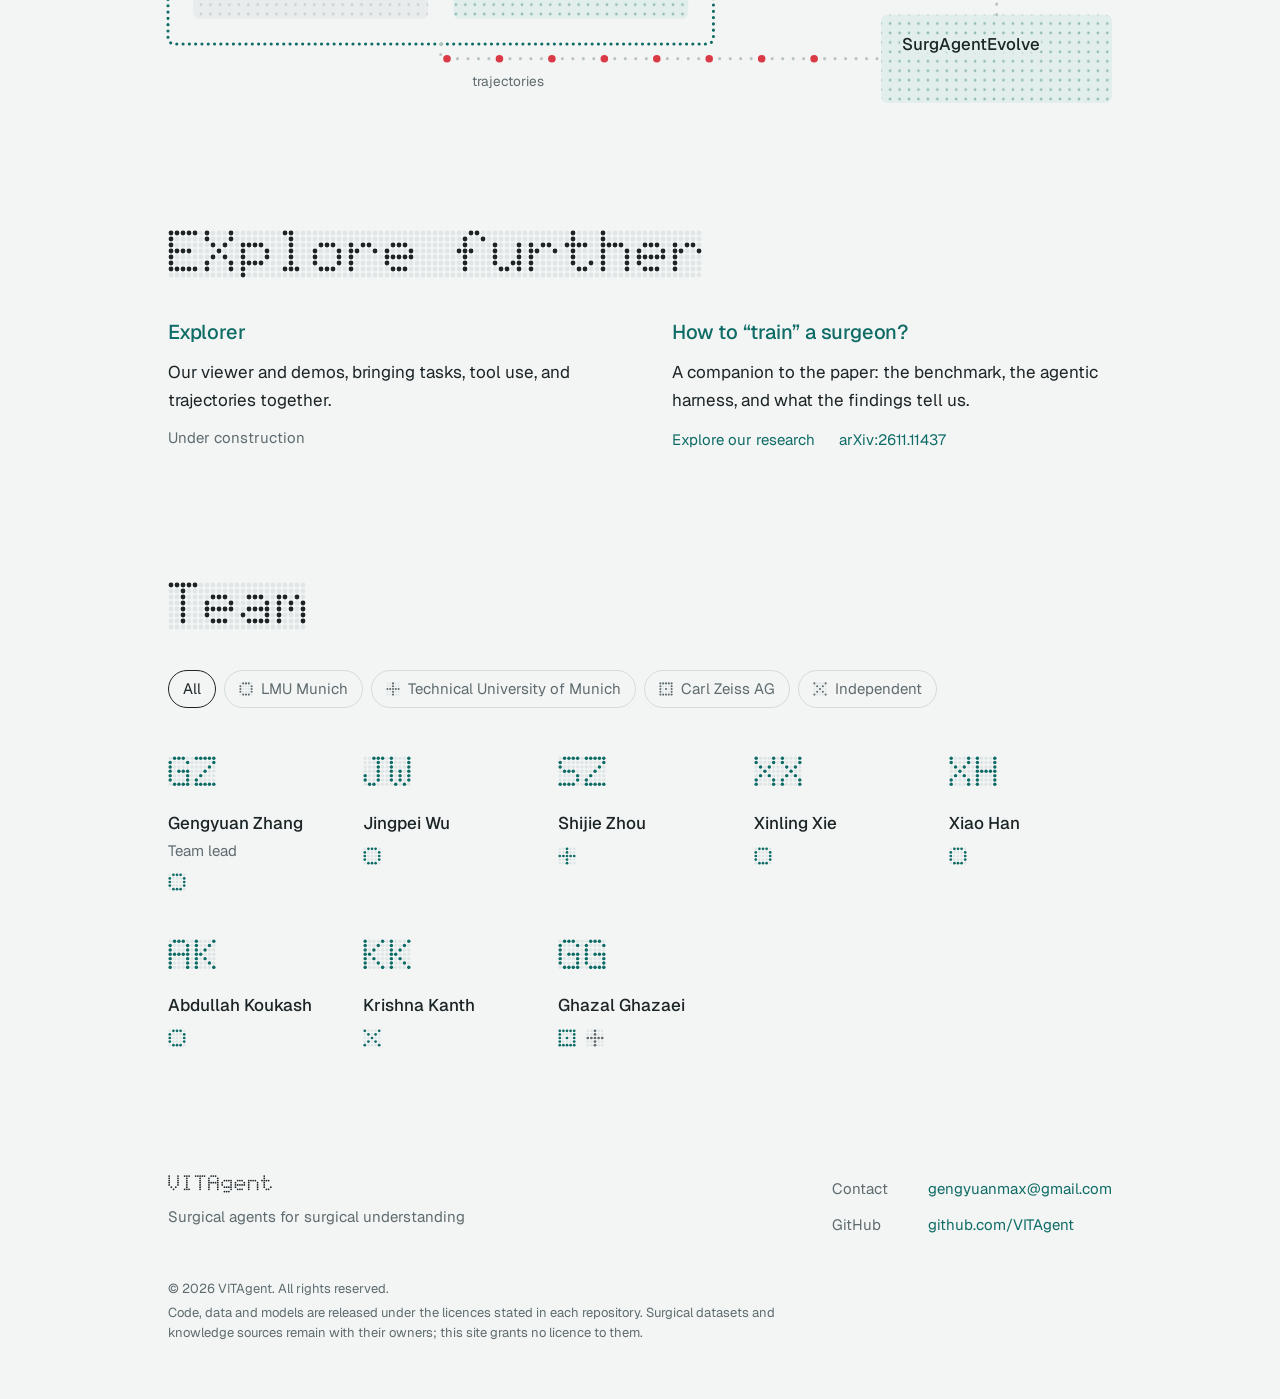
==== commit 41cdcd92: "Unify research navigation and add About us" ====
--- a/site/index.html
+++ b/site/index.html
@@ -23,8 +23,8 @@
       <nav aria-label="Main">
         <a href="./" aria-current="page">Home</a>
         <a href="./explorer/">Explorer</a>
-        <a href="./blog/">Blog</a>
-        <a href="https://github.com/VITAgent">GitHub</a>
+        <a href="./research/">Research</a>
+        <a href="./about/">About us</a>
       </nav>
     </div>
   </header>
@@ -164,7 +164,7 @@
         <h2 class="title" id="explore-title">Explore further</h2>
         <div class="entry-list">
           <article><h3><a class="link" href="explorer/">Explorer</a></h3><p>Our viewer and demos, bringing tasks, tool use, and trajectories together.</p><p class="meta">Under construction</p></article>
-          <article><h3><a class="link" href="blog/how-to-train-a-surgeon/">How to “train” a surgeon?</a></h3><p>A companion to the paper: the benchmark, the agentic harness, and what the findings tell us.</p><p class="reading-links"><a class="link" href="blog/">Browse the blog</a><a class="link" href="https://arxiv.org/abs/2611.11437">arXiv:2611.11437</a></p></article>
+          <article><h3><a class="link" href="blog/how-to-train-a-surgeon/">How to “train” a surgeon?</a></h3><p>A companion to the paper: the benchmark, the agentic harness, and what the findings tell us.</p><p class="reading-links"><a class="link" href="research/">Explore our research</a><a class="link" href="https://arxiv.org/abs/2611.11437">arXiv:2611.11437</a></p></article>
         </div>
       </div>
     </section>
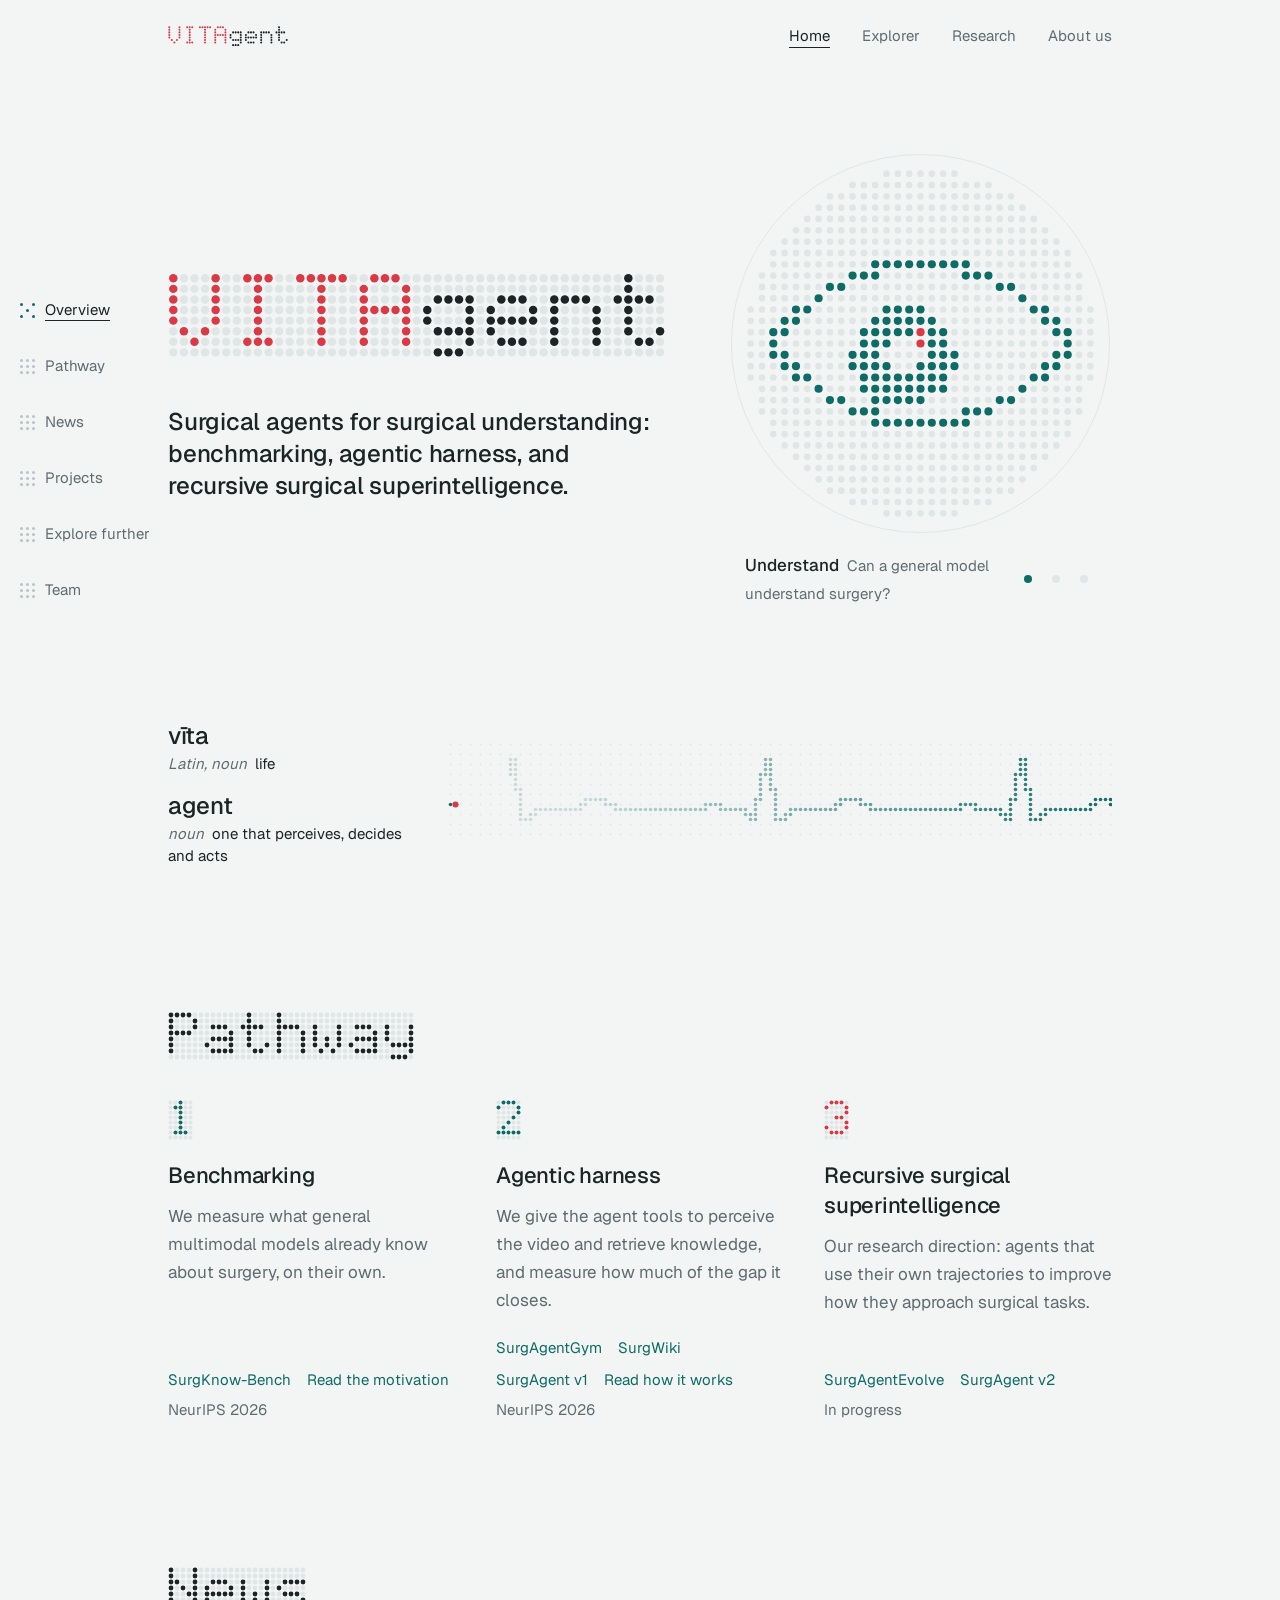
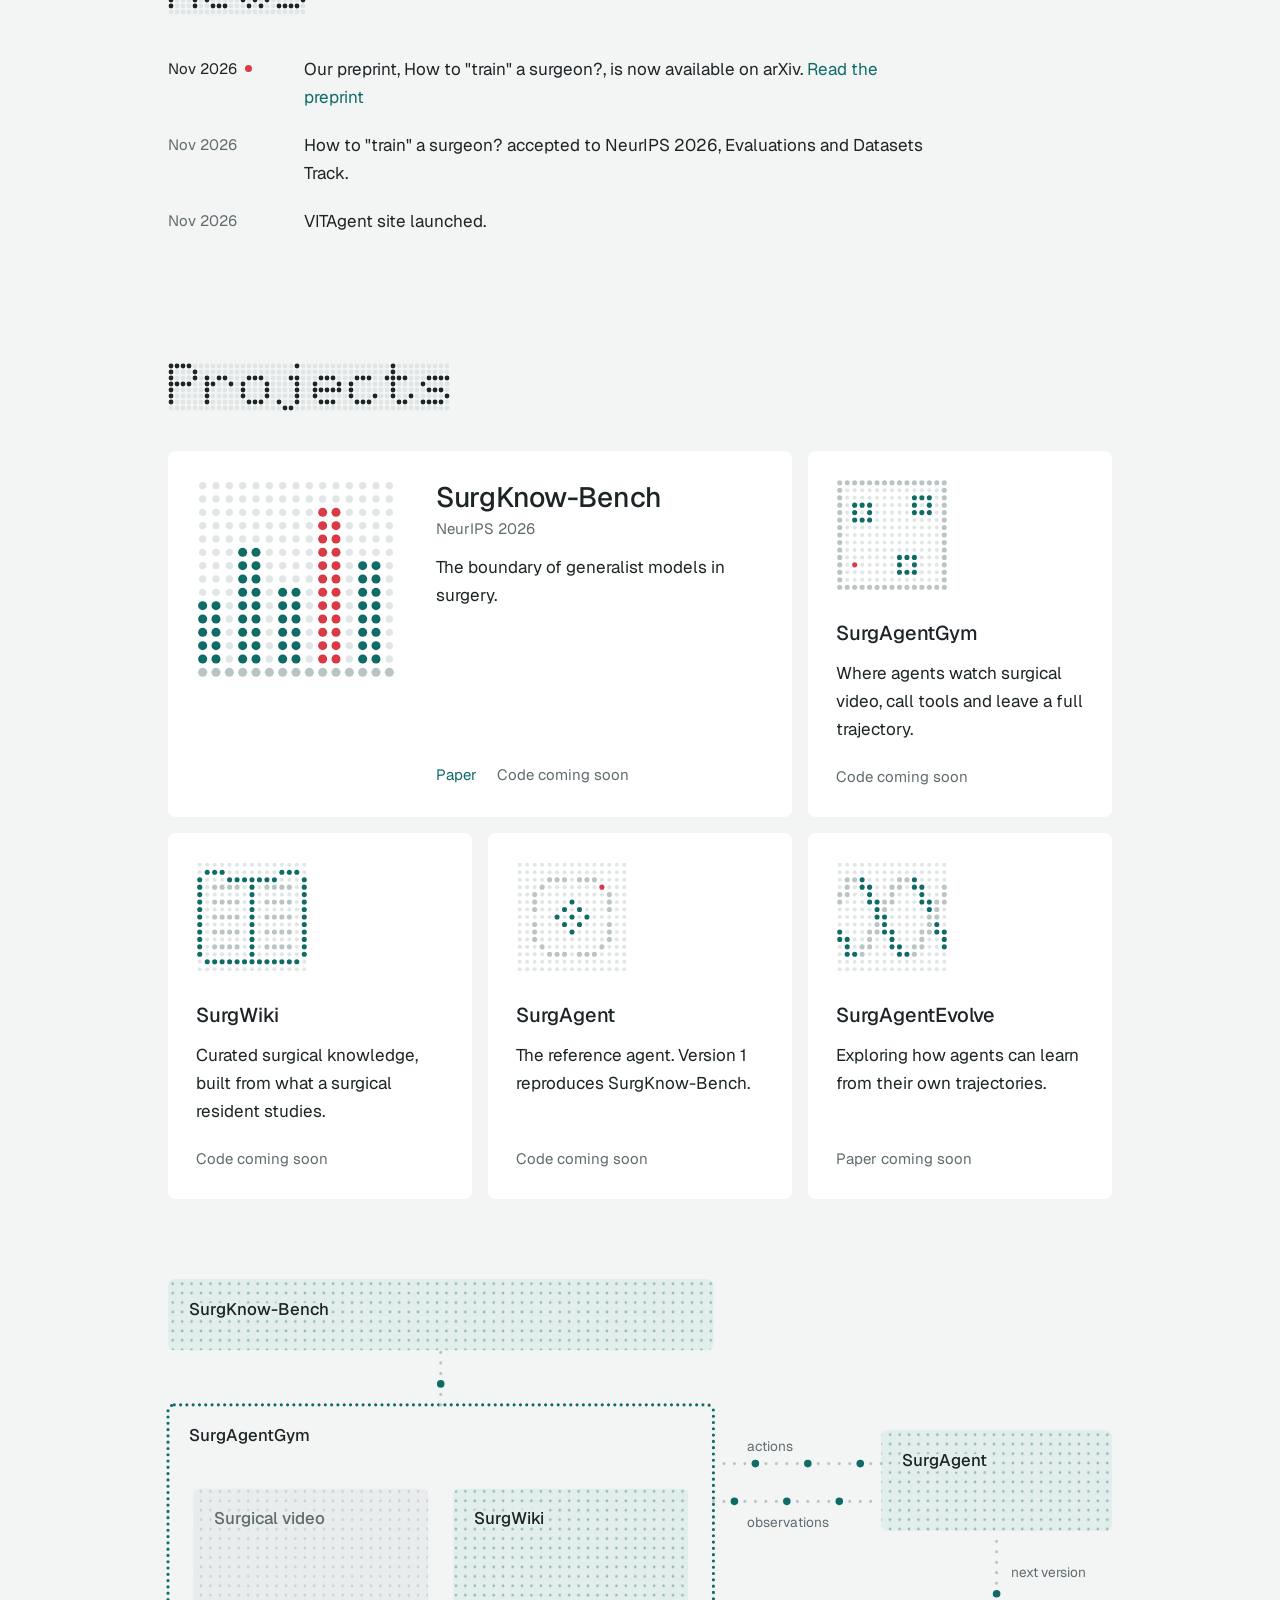
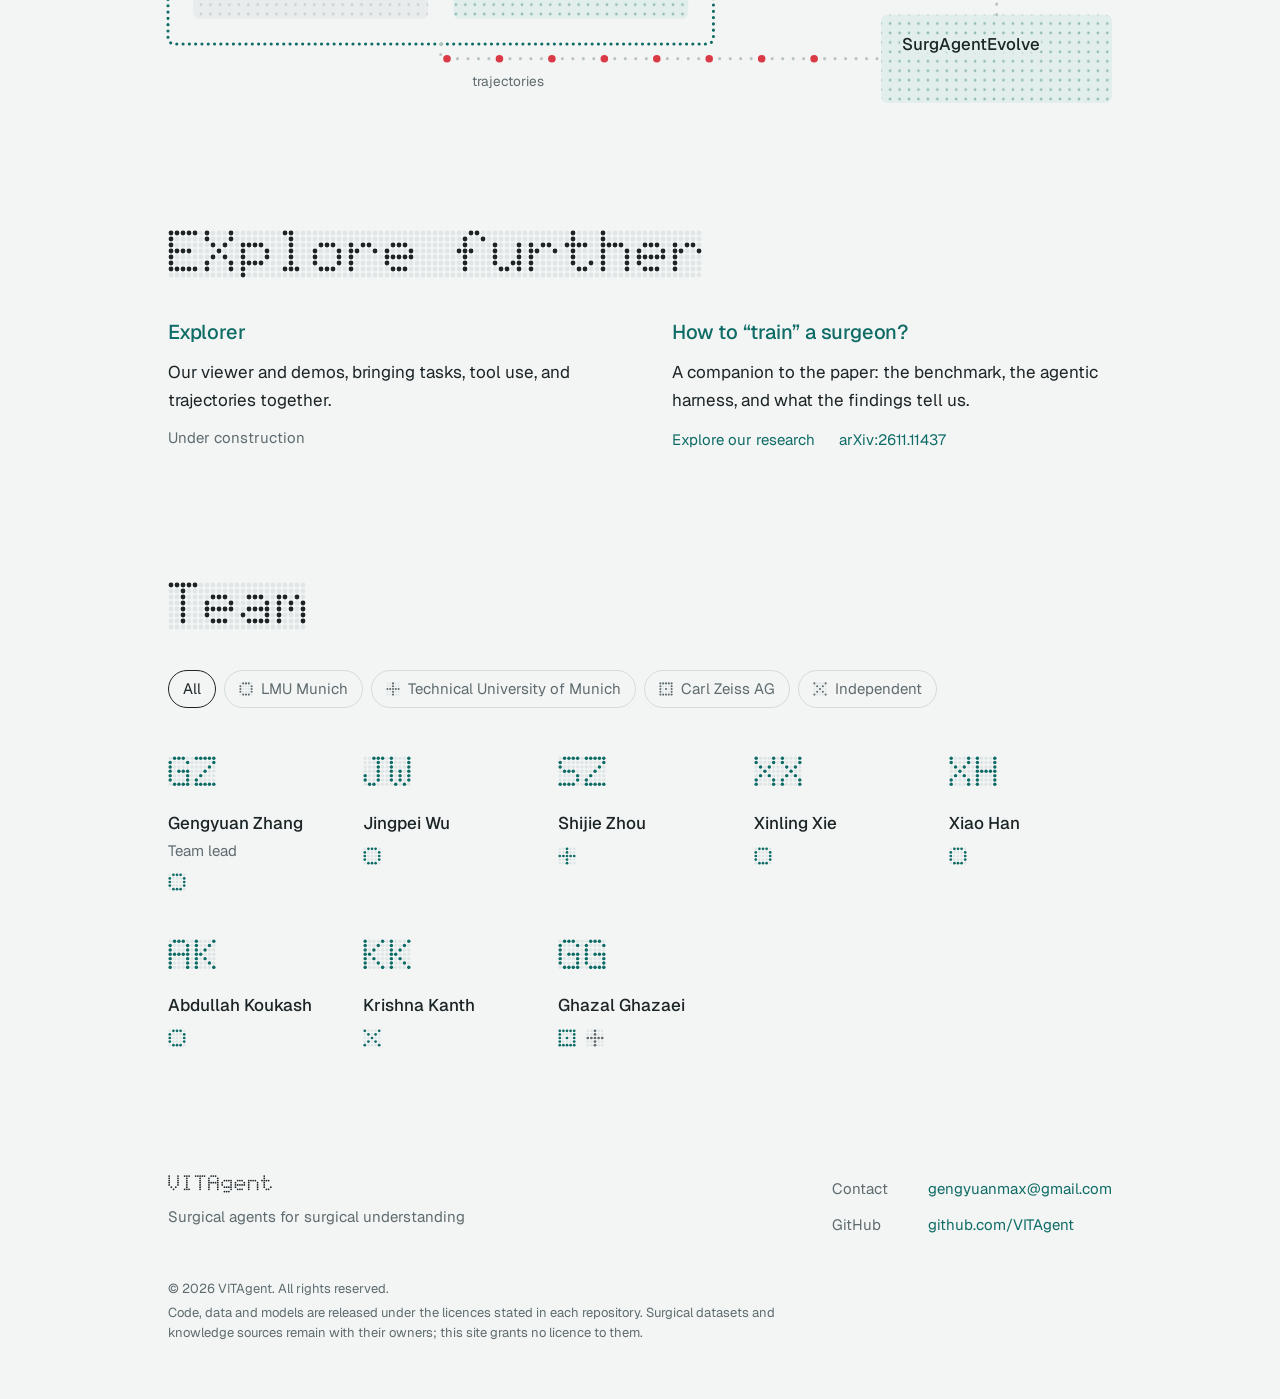
==== commit 77044c42: "Restore the Pathway section name" ====
--- a/site/index.html
+++ b/site/index.html
@@ -33,7 +33,7 @@
     <summary>On this page</summary>
     <nav aria-label="On this page" data-section-nav>
       <a href="#concept" aria-current="location"><span class="rail-dots" aria-hidden="true"><i></i><i></i><i></i><i></i><i></i><i></i><i></i><i></i><i></i></span><span>Overview</span></a>
-      <a href="#pathway"><span class="rail-dots" aria-hidden="true"><i></i><i></i><i></i><i></i><i></i><i></i><i></i><i></i><i></i></span><span>Research map</span></a>
+      <a href="#pathway"><span class="rail-dots" aria-hidden="true"><i></i><i></i><i></i><i></i><i></i><i></i><i></i><i></i><i></i></span><span>Pathway</span></a>
       <a href="#news"><span class="rail-dots" aria-hidden="true"><i></i><i></i><i></i><i></i><i></i><i></i><i></i><i></i><i></i></span><span>News</span></a>
       <a href="#artifacts"><span class="rail-dots" aria-hidden="true"><i></i><i></i><i></i><i></i><i></i><i></i><i></i><i></i><i></i></span><span>Projects</span></a>
       <a href="#explore"><span class="rail-dots" aria-hidden="true"><i></i><i></i><i></i><i></i><i></i><i></i><i></i><i></i><i></i></span><span>Explore further</span></a>
@@ -74,7 +74,7 @@
 
     <section class="sec" id="pathway" aria-labelledby="pathway-title">
       <div class="wrap">
-        <h2 class="title" id="pathway-title">Research map</h2>
+        <h2 class="title" id="pathway-title">Pathway</h2>
         <ol class="path">
           <li class="done">
             <span class="dm dm-num" data-dots="1" data-grid data-boot aria-hidden="true"></span>
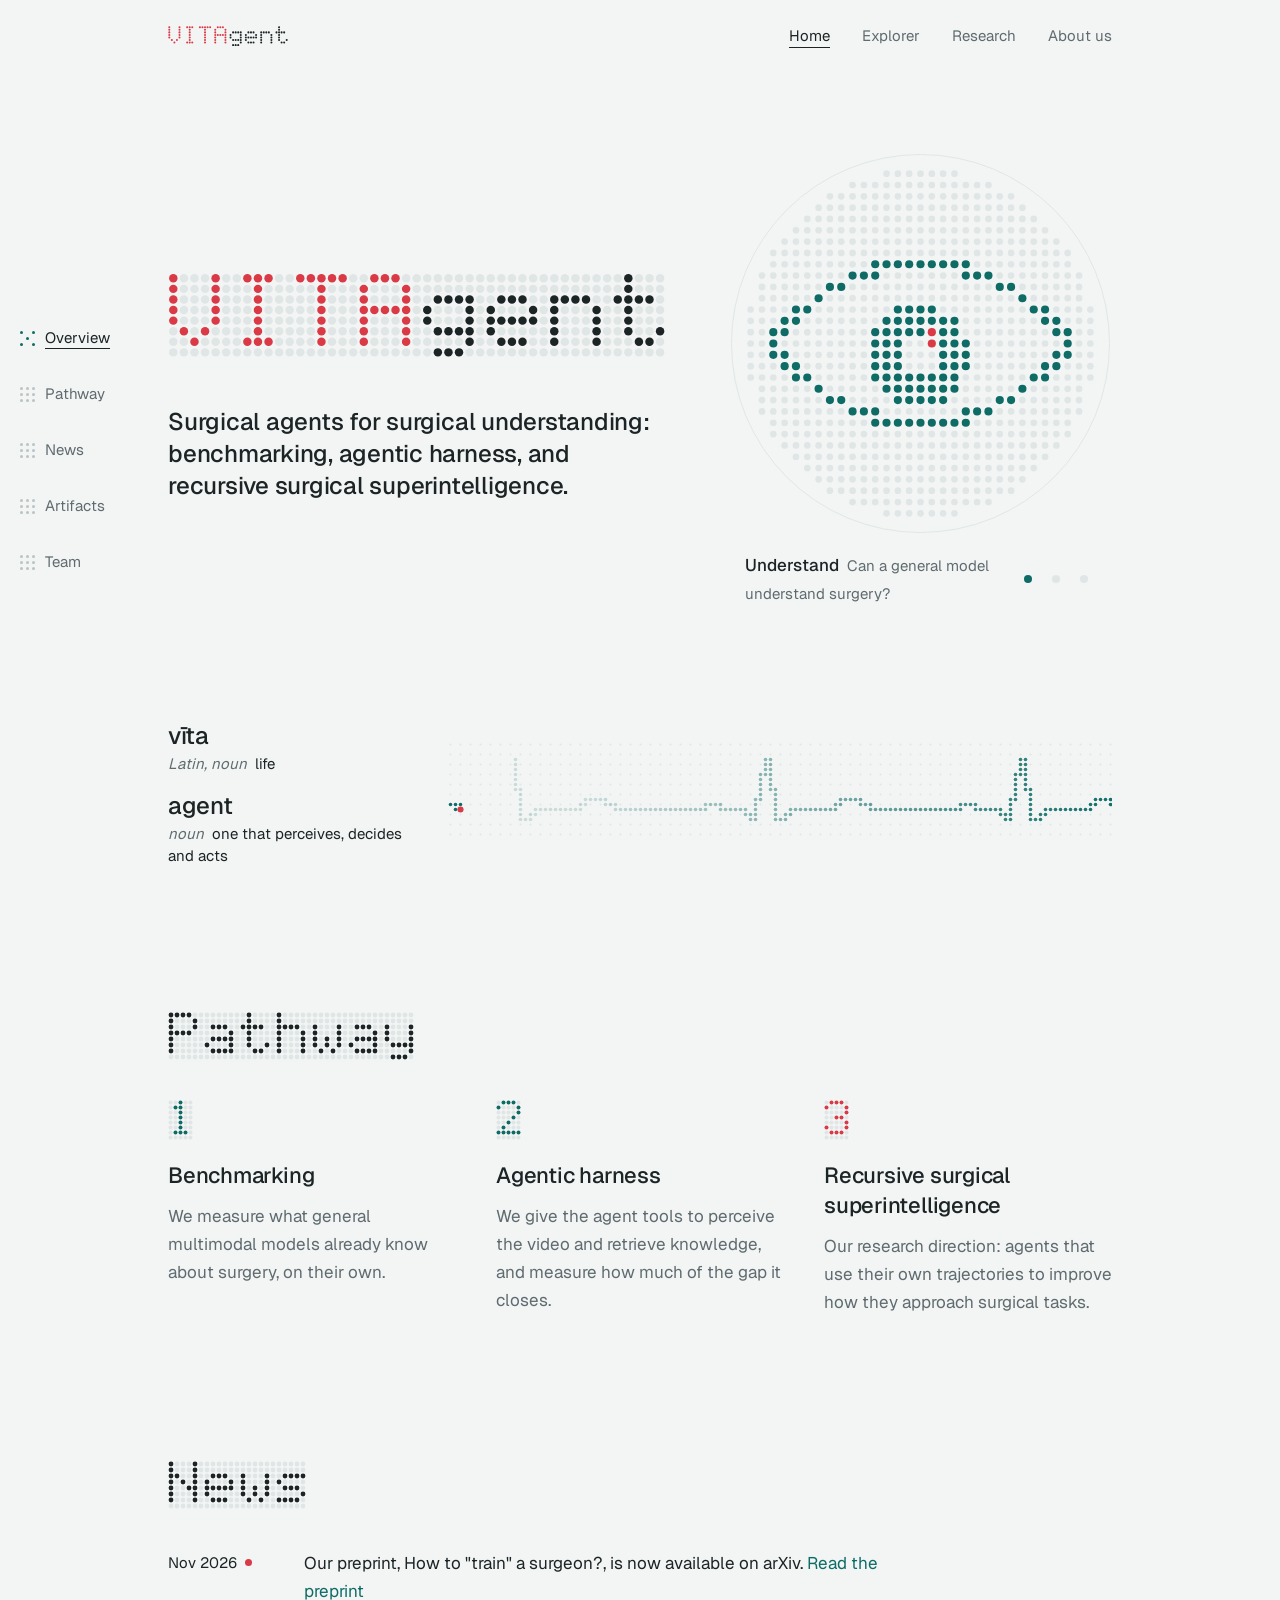
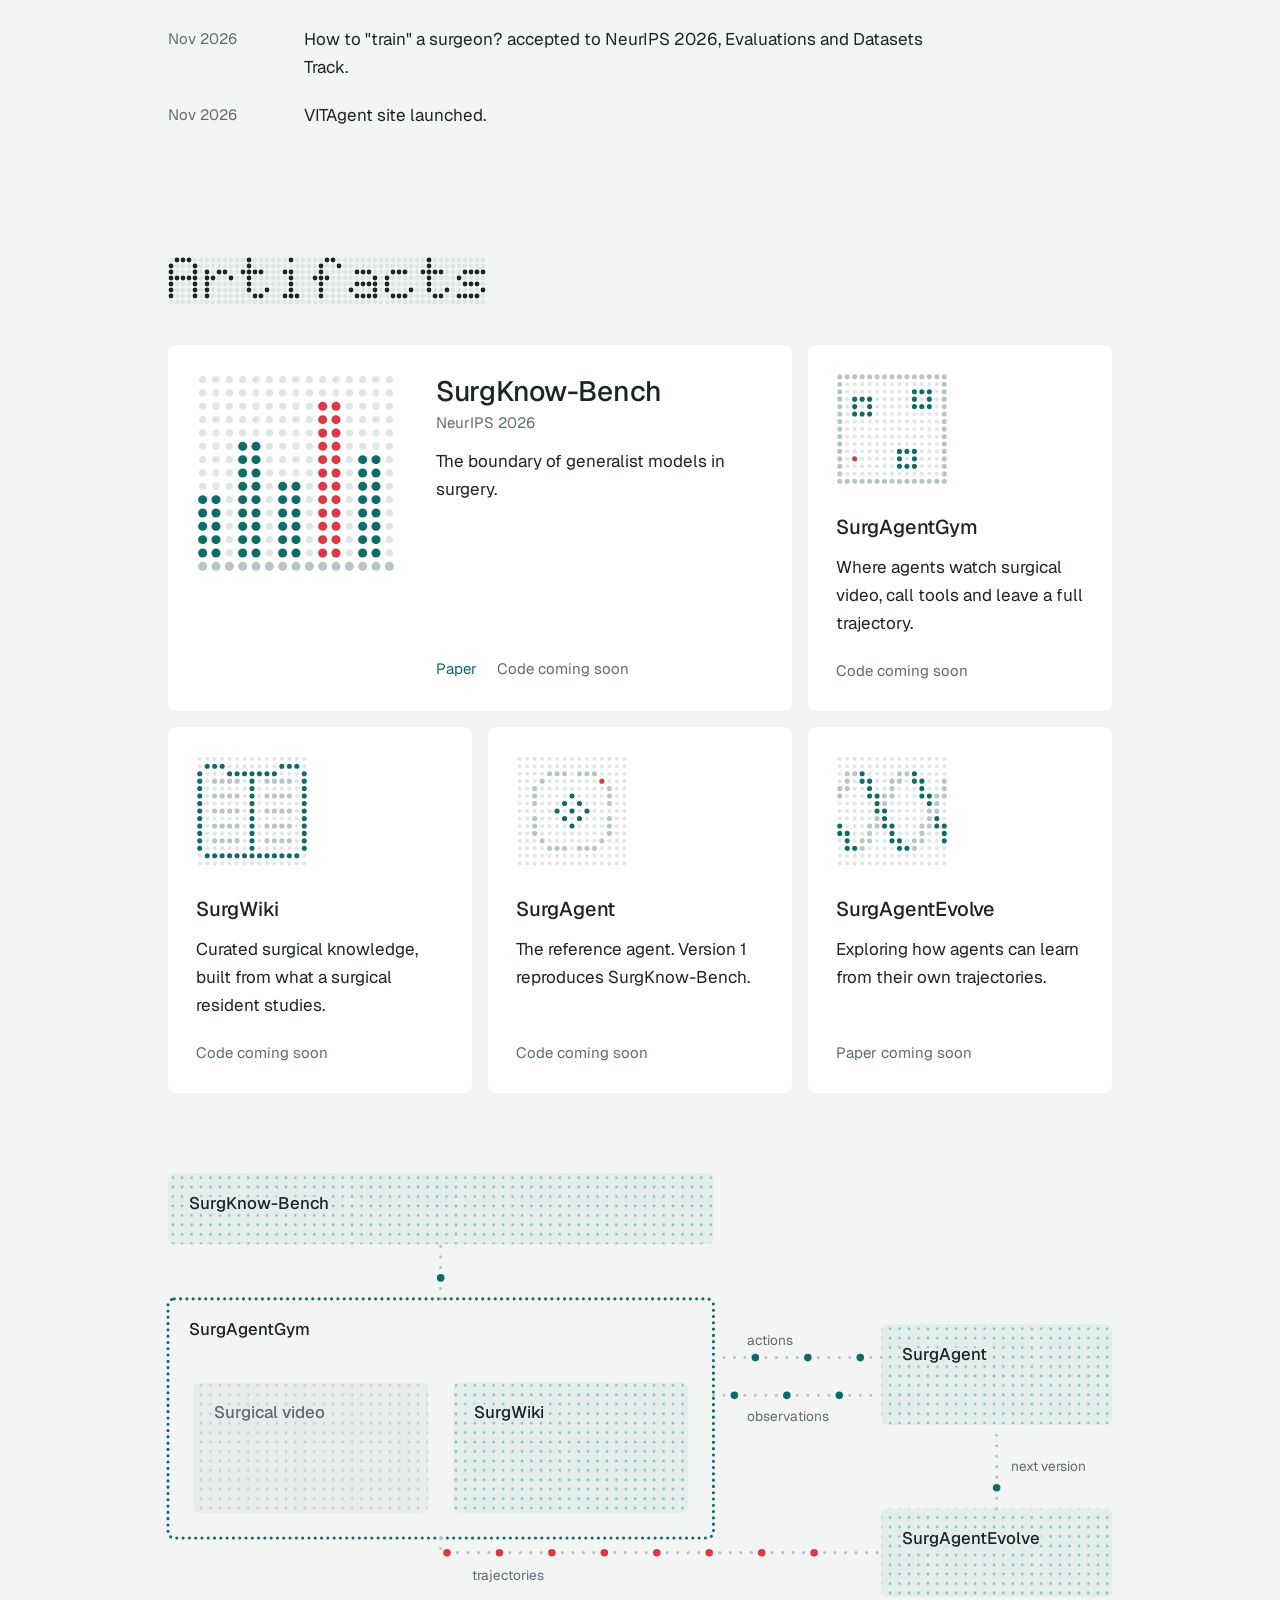
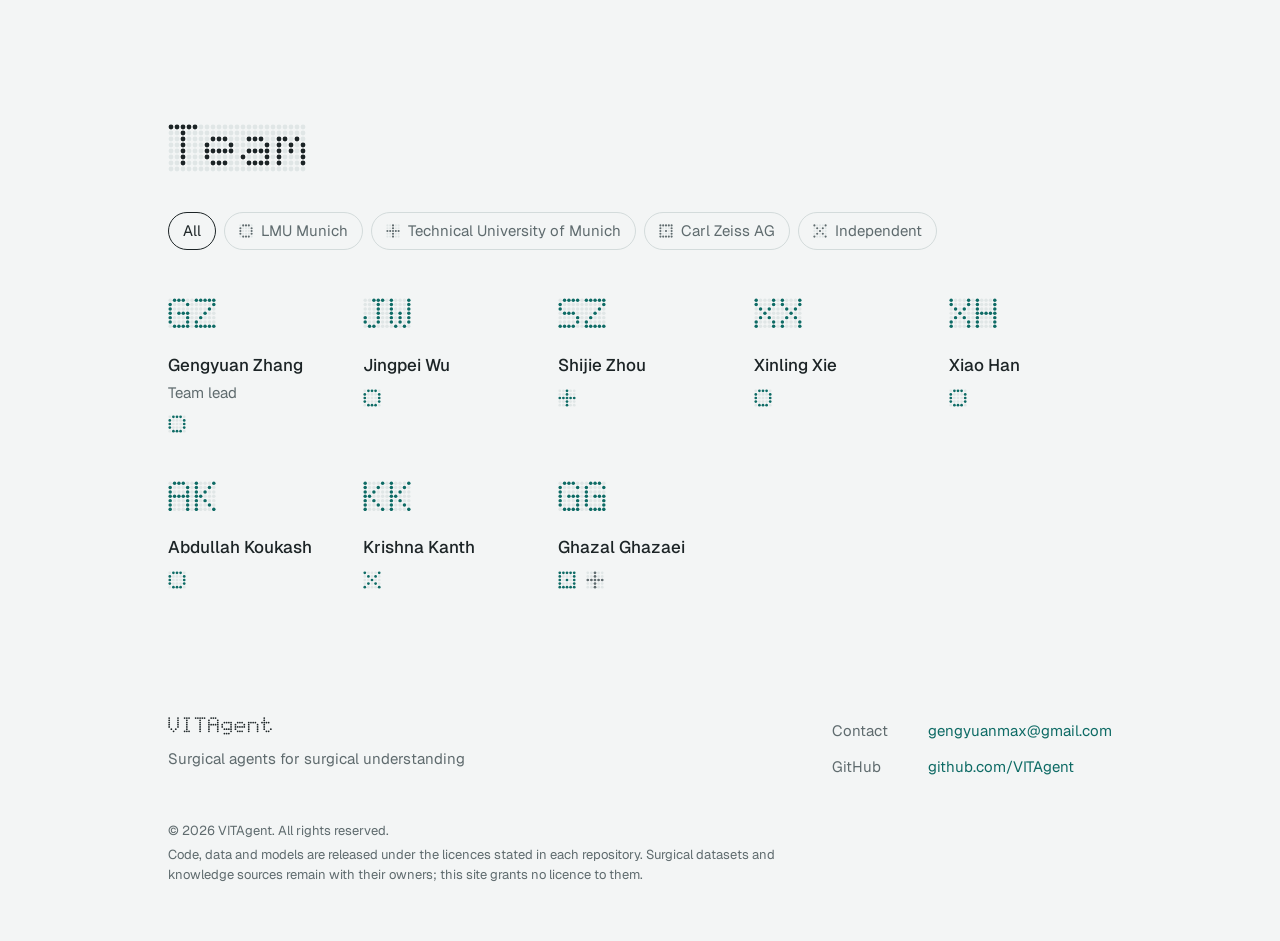
==== commit aed779fd: "Restore Artifacts and keep Pathway conceptual" ====
--- a/site/index.html
+++ b/site/index.html
@@ -35,8 +35,7 @@
       <a href="#concept" aria-current="location"><span class="rail-dots" aria-hidden="true"><i></i><i></i><i></i><i></i><i></i><i></i><i></i><i></i><i></i></span><span>Overview</span></a>
       <a href="#pathway"><span class="rail-dots" aria-hidden="true"><i></i><i></i><i></i><i></i><i></i><i></i><i></i><i></i><i></i></span><span>Pathway</span></a>
       <a href="#news"><span class="rail-dots" aria-hidden="true"><i></i><i></i><i></i><i></i><i></i><i></i><i></i><i></i><i></i></span><span>News</span></a>
-      <a href="#artifacts"><span class="rail-dots" aria-hidden="true"><i></i><i></i><i></i><i></i><i></i><i></i><i></i><i></i><i></i></span><span>Projects</span></a>
-      <a href="#explore"><span class="rail-dots" aria-hidden="true"><i></i><i></i><i></i><i></i><i></i><i></i><i></i><i></i><i></i></span><span>Explore further</span></a>
+      <a href="#artifacts"><span class="rail-dots" aria-hidden="true"><i></i><i></i><i></i><i></i><i></i><i></i><i></i><i></i><i></i></span><span>Artifacts</span></a>
       <a href="#team"><span class="rail-dots" aria-hidden="true"><i></i><i></i><i></i><i></i><i></i><i></i><i></i><i></i><i></i></span><span>Team</span></a>
     </nav>
   </details>
@@ -80,19 +79,16 @@
             <span class="dm dm-num" data-dots="1" data-grid data-boot aria-hidden="true"></span>
             <h3>Benchmarking</h3>
             <p class="desc">We measure what general multimodal models already know about surgery, on their own.</p>
-            <p class="by"><a class="link" href="bench/">SurgKnow-Bench</a><a class="link" href="blog/how-to-train-a-surgeon/#benchmarking">Read the motivation</a><span class="meta">NeurIPS 2026</span></p>
           </li>
           <li class="done">
             <span class="dm dm-num" data-dots="2" data-grid data-boot aria-hidden="true"></span>
             <h3>Agentic harness</h3>
             <p class="desc">We give the agent tools to perceive the video and retrieve knowledge, and measure how much of the gap it closes.</p>
-            <p class="by"><a class="link" href="gym/">SurgAgentGym</a><a class="link" href="wiki/">SurgWiki</a><a class="link" href="agent/">SurgAgent v1</a><a class="link" href="blog/how-to-train-a-surgeon/#harness">Read how it works</a><span class="meta">NeurIPS 2026</span></p>
           </li>
           <li class="now">
             <span class="dm dm-num" data-dots="3" data-grid data-boot aria-hidden="true"></span>
             <h3>Recursive surgical superintelligence</h3>
             <p class="desc">Our research direction: agents that use their own trajectories to improve how they approach surgical tasks.</p>
-            <p class="by"><a class="link" href="evolve/">SurgAgentEvolve</a><a class="link" href="agent/">SurgAgent v2</a><span class="meta">In progress</span></p>
           </li>
         </ol>
       </div>
@@ -107,7 +103,7 @@
 
     <section class="sec" id="artifacts" aria-labelledby="artifacts-title">
       <div class="wrap">
-        <h2 class="title" id="artifacts-title">Projects</h2>
+        <h2 class="title" id="artifacts-title">Artifacts</h2>
 
         <div class="cards">
           <article class="card feat" data-node="bench">
@@ -159,16 +155,6 @@
       </div>
     </section>
 
-    <section class="sec" id="explore" aria-labelledby="explore-title">
-      <div class="wrap">
-        <h2 class="title" id="explore-title">Explore further</h2>
-        <div class="entry-list">
-          <article><h3><a class="link" href="explorer/">Explorer</a></h3><p>Our viewer and demos, bringing tasks, tool use, and trajectories together.</p><p class="meta">Under construction</p></article>
-          <article><h3><a class="link" href="blog/how-to-train-a-surgeon/">How to “train” a surgeon?</a></h3><p>A companion to the paper: the benchmark, the agentic harness, and what the findings tell us.</p><p class="reading-links"><a class="link" href="research/">Explore our research</a><a class="link" href="https://arxiv.org/abs/2611.11437">arXiv:2611.11437</a></p></article>
-        </div>
-      </div>
-    </section>
-
     <section class="sec" id="team" aria-labelledby="team-title">
       <div class="wrap">
         <h2 class="title" id="team-title">Team</h2>
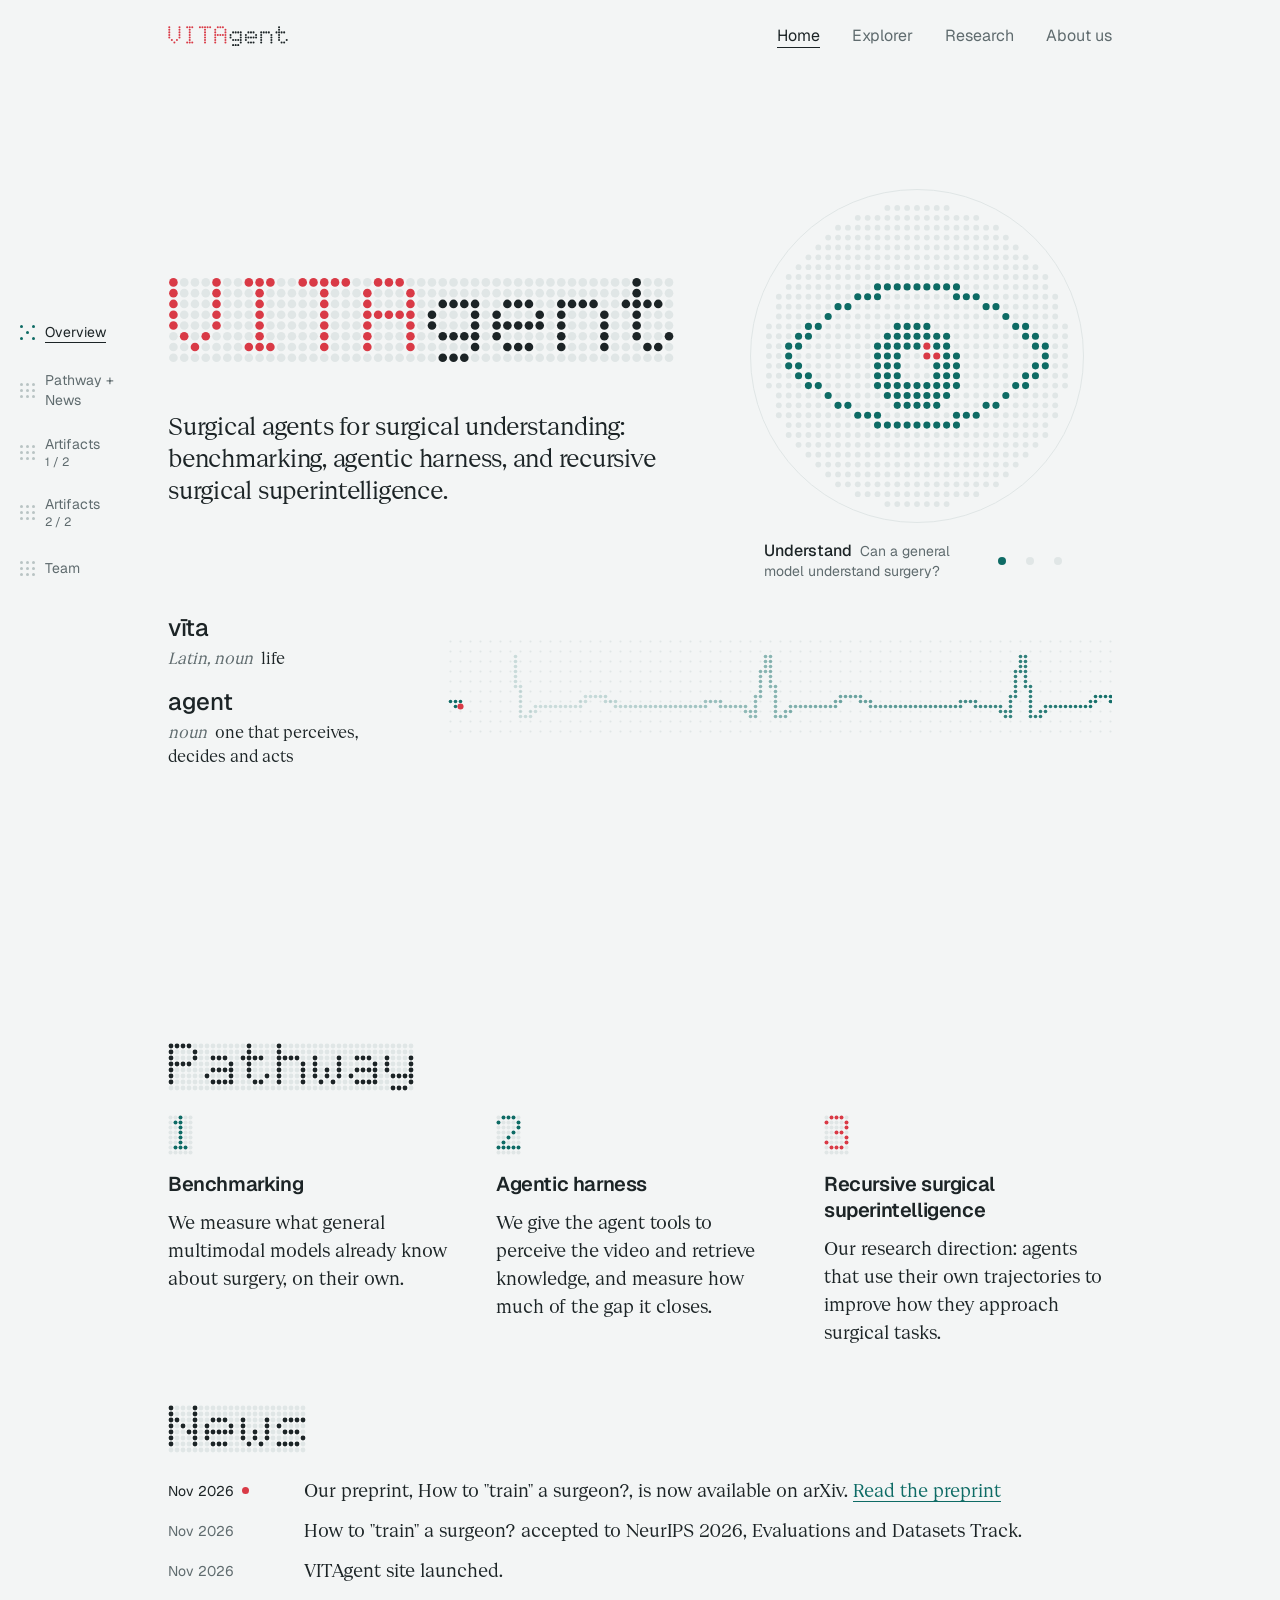
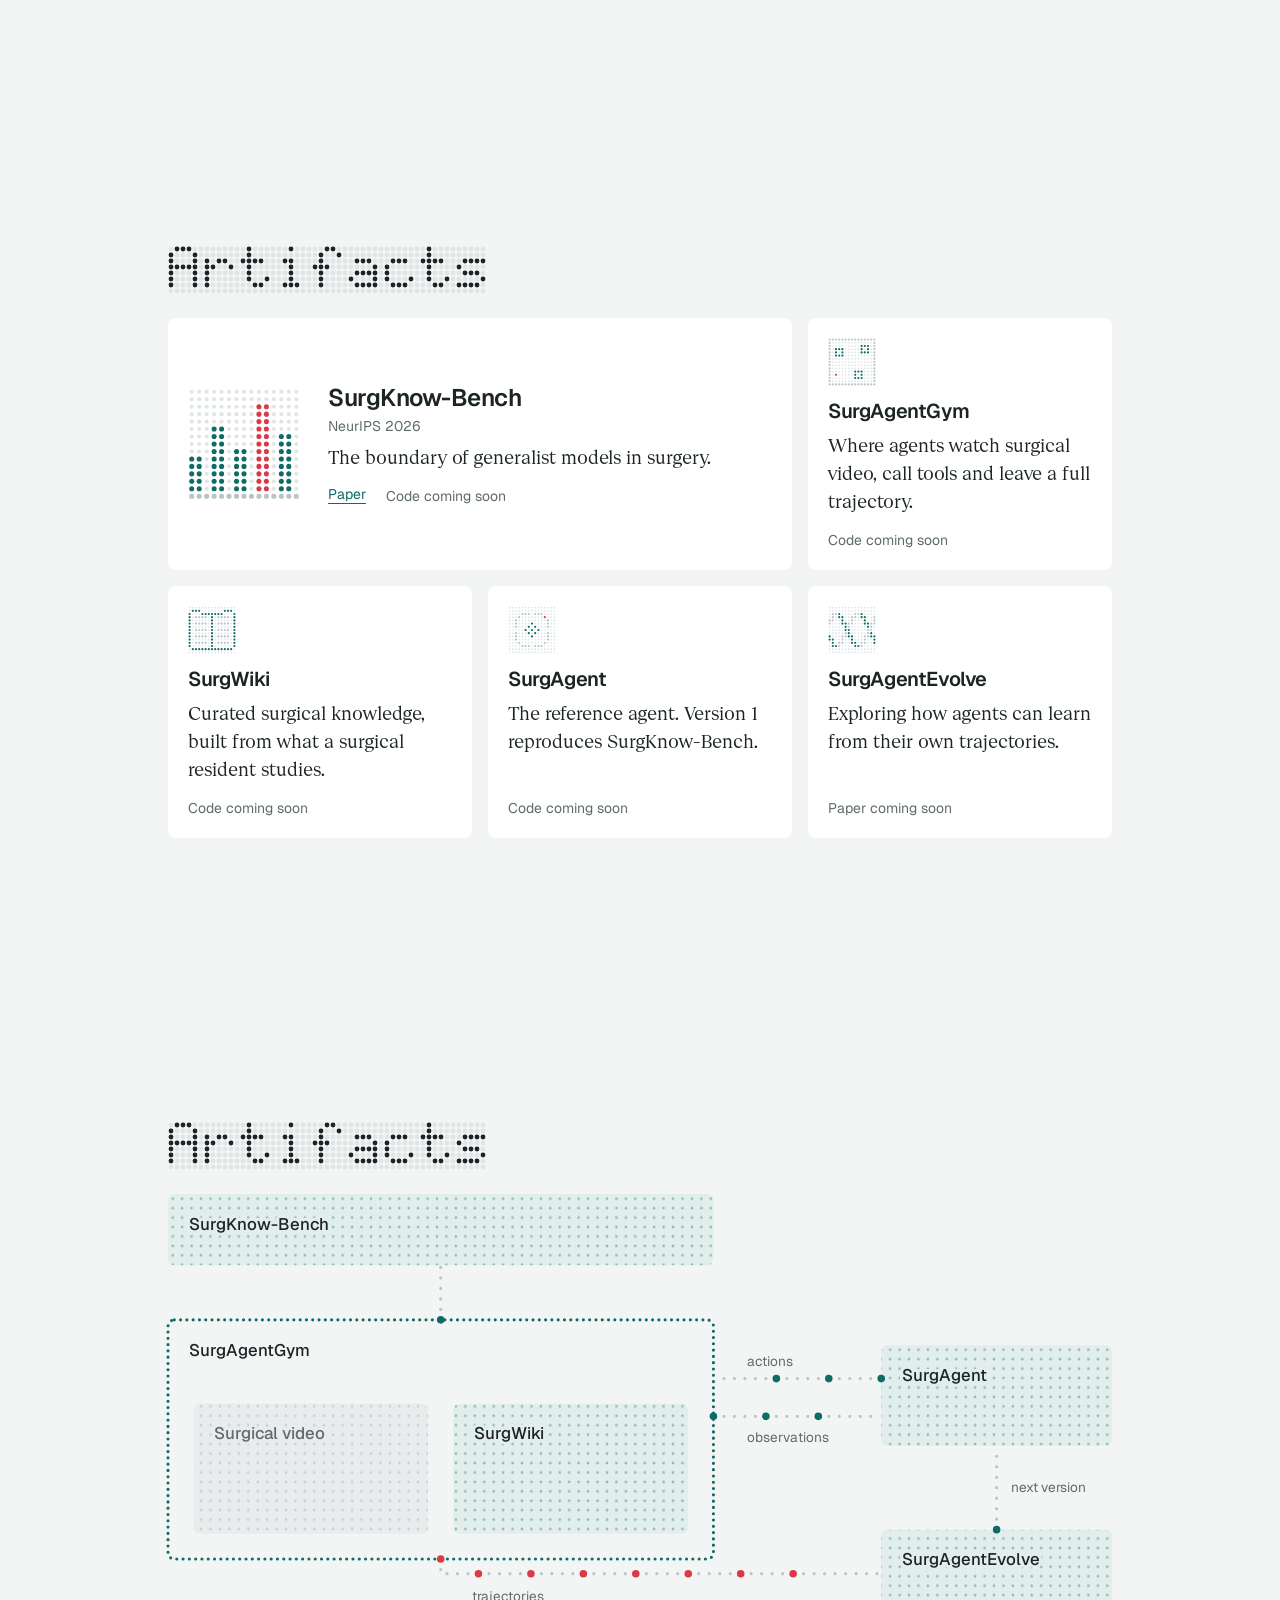
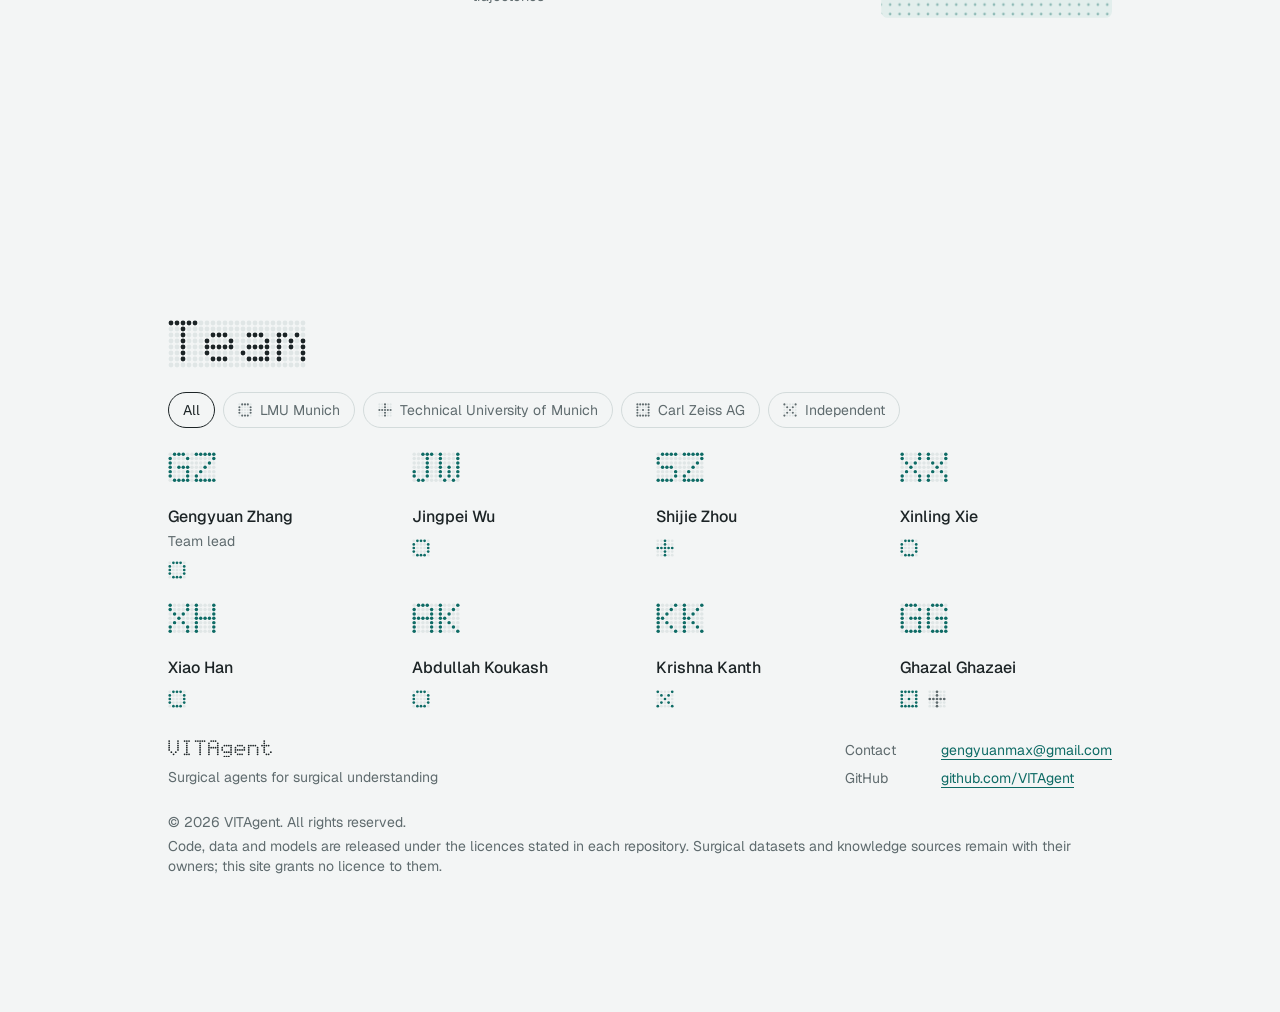
==== commit 746d6c4b: "Present home in five scroll panels with approved typography" ====
--- a/site/index.html
+++ b/site/index.html
@@ -1,5 +1,5 @@
 <!doctype html>
-<html lang="en">
+<html lang="en" class="home-story">
 <head>
   <meta charset="utf-8">
   <meta name="viewport" content="width=device-width, initial-scale=1">
@@ -15,7 +15,7 @@
   <script src="assets/app.js" defer></script>
   <link rel="canonical" href="https://vitagent.github.io/">
 </head>
-<body class="has-section-rail">
+<body class="has-section-rail home">
   <a class="skip" href="#main">Skip to content</a>
   <header class="top" id="top">
     <div class="wrap top-in">
@@ -33,15 +33,15 @@
     <summary>On this page</summary>
     <nav aria-label="On this page" data-section-nav>
       <a href="#concept" aria-current="location"><span class="rail-dots" aria-hidden="true"><i></i><i></i><i></i><i></i><i></i><i></i><i></i><i></i><i></i></span><span>Overview</span></a>
-      <a href="#pathway"><span class="rail-dots" aria-hidden="true"><i></i><i></i><i></i><i></i><i></i><i></i><i></i><i></i><i></i></span><span>Pathway</span></a>
-      <a href="#news"><span class="rail-dots" aria-hidden="true"><i></i><i></i><i></i><i></i><i></i><i></i><i></i><i></i><i></i></span><span>News</span></a>
-      <a href="#artifacts"><span class="rail-dots" aria-hidden="true"><i></i><i></i><i></i><i></i><i></i><i></i><i></i><i></i><i></i></span><span>Artifacts</span></a>
+      <a href="#pathway"><span class="rail-dots" aria-hidden="true"><i></i><i></i><i></i><i></i><i></i><i></i><i></i><i></i><i></i></span><span>Pathway + News</span></a>
+      <a href="#artifacts"><span class="rail-dots" aria-hidden="true"><i></i><i></i><i></i><i></i><i></i><i></i><i></i><i></i><i></i></span><span>Artifacts <small>1 / 2</small></span></a>
+      <a href="#artifacts-system"><span class="rail-dots" aria-hidden="true"><i></i><i></i><i></i><i></i><i></i><i></i><i></i><i></i><i></i></span><span>Artifacts <small>2 / 2</small></span></a>
       <a href="#team"><span class="rail-dots" aria-hidden="true"><i></i><i></i><i></i><i></i><i></i><i></i><i></i><i></i><i></i></span><span>Team</span></a>
     </nav>
   </details>
 
   <main id="main">
-    <section class="hero" id="concept" aria-labelledby="hero-title">
+    <section class="hero home-panel" id="concept" aria-labelledby="hero-title">
       <div class="wrap hero-grid">
         <div class="hero-text">
           <h1 id="hero-title"><span class="dm dm-hero dm-vita" data-dots="VITAgent" data-grid data-label="VITAgent"></span></h1>
@@ -71,37 +71,40 @@
       </div>
     </section>
 
-    <section class="sec" id="pathway" aria-labelledby="pathway-title">
-      <div class="wrap">
-        <h2 class="title" id="pathway-title">Pathway</h2>
-        <ol class="path">
-          <li class="done">
-            <span class="dm dm-num" data-dots="1" data-grid data-boot aria-hidden="true"></span>
-            <h3>Benchmarking</h3>
-            <p class="desc">We measure what general multimodal models already know about surgery, on their own.</p>
-          </li>
-          <li class="done">
-            <span class="dm dm-num" data-dots="2" data-grid data-boot aria-hidden="true"></span>
-            <h3>Agentic harness</h3>
-            <p class="desc">We give the agent tools to perceive the video and retrieve knowledge, and measure how much of the gap it closes.</p>
-          </li>
-          <li class="now">
-            <span class="dm dm-num" data-dots="3" data-grid data-boot aria-hidden="true"></span>
-            <h3>Recursive surgical superintelligence</h3>
-            <p class="desc">Our research direction: agents that use their own trajectories to improve how they approach surgical tasks.</p>
-          </li>
-        </ol>
-      </div>
-    </section>
+    <div class="home-panel pathway-news" id="pathway-panel">
+      <section class="sec" id="pathway" aria-labelledby="pathway-title">
+        <div class="wrap">
+          <h2 class="title" id="pathway-title">Pathway</h2>
+          <ol class="path">
+            <li class="done">
+              <span class="dm dm-num" data-dots="1" data-grid data-boot aria-hidden="true"></span>
+              <h3>Benchmarking</h3>
+              <p class="desc">We measure what general multimodal models already know about surgery, on their own.</p>
+            </li>
+            <li class="done">
+              <span class="dm dm-num" data-dots="2" data-grid data-boot aria-hidden="true"></span>
+              <h3>Agentic harness</h3>
+              <p class="desc">We give the agent tools to perceive the video and retrieve knowledge, and measure how much of the gap it closes.</p>
+            </li>
+            <li class="now">
+              <span class="dm dm-num" data-dots="3" data-grid data-boot aria-hidden="true"></span>
+              <h3>Recursive surgical superintelligence</h3>
+              <p class="desc">Our research direction: agents that use their own trajectories to improve how they approach surgical tasks.</p>
+            </li>
+          </ol>
+        </div>
+      </section>
 
-    <section class="sec" id="news" aria-labelledby="news-title">
-      <div class="wrap">
-        <h2 class="title" id="news-title">News</h2>
-        <ul class="news" id="news-list"></ul>
-      </div>
-    </section>
+      <section class="sec" id="news" aria-labelledby="news-title">
+        <div class="wrap">
+          <h2 class="title" id="news-title">News</h2>
+          <ul class="news" id="news-list"></ul>
+        </div>
+      </section>
 
-    <section class="sec" id="artifacts" aria-labelledby="artifacts-title">
+    </div>
+
+    <section class="sec home-panel artifacts-cards" id="artifacts" aria-labelledby="artifacts-title">
       <div class="wrap">
         <h2 class="title" id="artifacts-title">Artifacts</h2>
 
@@ -149,36 +152,44 @@
           </article>
         </div>
 
+      </div>
+    </section>
+
+    <section class="sec home-panel artifacts-system" id="artifacts-system" aria-labelledby="artifacts-system-title">
+      <div class="wrap">
+        <h2 class="title" id="artifacts-system-title">Artifacts</h2>
         <figure class="system" aria-label="How the artifacts fit together. SurgWiki is part of SurgAgentGym. SurgAgent acts in SurgAgentGym and receives observations. SurgKnow-Bench evaluates agents on top of SurgAgentGym. Trajectories from the Gym feed SurgAgentEvolve, which produces the next SurgAgent.">
           <svg id="system" aria-hidden="true"></svg>
         </figure>
       </div>
     </section>
 
-    <section class="sec" id="team" aria-labelledby="team-title">
-      <div class="wrap">
-        <h2 class="title" id="team-title">Team</h2>
-        <ul class="filter" id="aff-filter" aria-label="Filter by institution"></ul>
-        <ul class="team" id="team-list"></ul>
+    <div class="home-panel team-panel" id="team-panel">
+      <section class="sec" id="team" aria-labelledby="team-title">
+        <div class="wrap">
+          <h2 class="title" id="team-title">Team</h2>
+          <ul class="filter" id="aff-filter" aria-label="Filter by institution"></ul>
+          <ul class="team" id="team-list"></ul>
+        </div>
+      </section>
+
+    <footer class="foot" role="contentinfo">
+      <div class="wrap foot-grid">
+        <div class="foot-id">
+          <a class="foot-mark" href="./" aria-label="VITAgent home"><span class="dm" data-dots="VITAgent" data-label="VITAgent"></span></a>
+          <p>Surgical agents for surgical understanding</p>
+        </div>
+        <dl class="foot-links">
+          <div data-contact hidden><dt>Contact</dt><dd><a class="link" data-contact-link href="#">email</a></dd></div>
+          <div><dt>GitHub</dt><dd><a class="link" href="https://github.com/VITAgent">github.com/VITAgent</a></dd></div>
+        </dl>
+        <div class="foot-legal">
+          <p>© <span data-year>2026</span> VITAgent. All rights reserved.</p>
+          <p>Code, data and models are released under the licences stated in each repository. Surgical datasets and knowledge sources remain with their owners; this site grants no licence to them.</p>
+        </div>
       </div>
-    </section>
+    </footer>
+    </div>
   </main>
-
-  <footer class="foot">
-    <div class="wrap foot-grid">
-      <div class="foot-id">
-        <a class="foot-mark" href="./" aria-label="VITAgent home"><span class="dm" data-dots="VITAgent" data-label="VITAgent"></span></a>
-        <p>Surgical agents for surgical understanding</p>
-      </div>
-      <dl class="foot-links">
-        <div data-contact hidden><dt>Contact</dt><dd><a class="link" data-contact-link href="#">email</a></dd></div>
-        <div><dt>GitHub</dt><dd><a class="link" href="https://github.com/VITAgent">github.com/VITAgent</a></dd></div>
-      </dl>
-      <div class="foot-legal">
-        <p>© <span data-year>2026</span> VITAgent. All rights reserved.</p>
-        <p>Code, data and models are released under the licences stated in each repository. Surgical datasets and knowledge sources remain with their owners; this site grants no licence to them.</p>
-      </div>
-    </div>
-  </footer>
 </body>
 </html>
--- a/site/assets/style.css
+++ b/site/assets/style.css
@@ -1,12 +1,13 @@
-/* VITAgent styles. The rules live in DESIGN.md; this file implements them.
-   Chapters 1 and 2 (confirmed 2026-11-05):
-   - Hierarchy from space, then type, then tone, then surface. Lines only inside visuals and on controls.
-   - No eyebrows, small labels or decorative numbering.
-   - Five type roles: display (dot-matrix), title 40, heading 20, body 17, meta 15 muted.
-   - Mono only inside expressive visuals.
-   - Space on a 4px base: 4-8 inside an element, 32-48 between elements, 128 between sections.
-   - One left edge; no side-label columns.
-   - The raised surface is reserved for product cards. */
+/* VITAgent: Geist Sans headings and UI, Geist Serif reading text.
+   The dot-matrix identity and agreed slogan sizing remain brand exceptions.
+   See DESIGN.md for the approved type scale and five-screen home sequence. */
+@font-face {
+  font-family: "Geist Serif";
+  src: url("fonts/GeistSerif-Regular.woff2") format("woff2");
+  font-style: normal;
+  font-weight: 400;
+  font-display: swap;
+}
 :root {
   --surface: #f3f5f5;
   --raised: #ffffff;
@@ -19,6 +20,7 @@
   --dot-off: #e0e6e6;
   --faint: #b9c4c4;     /* inside visuals only */
   --sans: "Geist", system-ui, sans-serif;
+  --serif: "Geist Serif", Georgia, serif;
   --mono: "Geist Mono", ui-monospace, monospace;
   --wrap: 1152px;
   --g: clamp(20px, 4vw, 48px);
@@ -32,8 +34,10 @@
 
 * { box-sizing: border-box; }
 html { scroll-behavior: smooth; scroll-padding-top: 80px; }
-body { margin: 0; background: var(--surface); color: var(--ink); font: 400 17px/28px var(--sans); -webkit-font-smoothing: antialiased; }
+body { margin: 0; background: var(--surface); color: var(--ink); font: 400 18px/28px var(--serif); -webkit-font-smoothing: antialiased; }
 h1, h2, h3, p, figure, ul { margin: 0; }
+h1, h2, h3 { font-family: var(--sans); font-weight: 600; }
+strong { font-weight: 600; }
 a { color: inherit; text-decoration: none; }
 :focus-visible { outline: 2px solid var(--brand); outline-offset: 3px; border-radius: 2px; }
 .wrap { width: min(var(--wrap), 100% - 2 * var(--g)); margin-inline: auto; }
@@ -42,15 +46,15 @@
 .sr { position: absolute; width: 1px; height: 1px; overflow: hidden; clip: rect(0 0 0 0); white-space: nowrap; }
 
 /* Type roles */
-.title { font-size: 40px; line-height: 48px; font-weight: 500; letter-spacing: -0.02em; margin-bottom: 40px; }
+.title { font-size: 40px; line-height: 48px; font-weight: 600; letter-spacing: -0.04em; margin-bottom: 32px; }
 .dm-title { color: var(--ink); }
 .dm.dm-title svg { height: 48px; width: auto; }
-h3 { font-size: 20px; line-height: 28px; font-weight: 500; letter-spacing: -0.01em; }
-.meta { font-size: 15px; line-height: 24px; color: var(--muted); }
+h3 { font-size: 20px; line-height: 26px; font-weight: 600; letter-spacing: -0.02em; }
+.meta { font: 400 14px/20px var(--sans); color: var(--muted); }
 @media (max-width: 640px) { .title { font-size: 32px; line-height: 40px; } .dm.dm-title svg { height: 36px; } }
 
 /* Text link */
-.link { color: var(--brand); text-underline-offset: 4px; text-decoration-thickness: 1px; transition: color var(--quick); }
+.link { color: var(--brand); text-decoration-line: underline; text-underline-offset: 4px; text-decoration-thickness: 1px; transition: color var(--quick); }
 .link:hover { text-decoration-line: underline; }
 
 /* Dot-matrix */
@@ -73,7 +77,7 @@
 .top.scrolled { background: color-mix(in srgb, var(--raised) 88%, transparent); backdrop-filter: blur(10px); }
 .top-in { display: flex; align-items: center; gap: 32px; height: 72px; }
 .brand { color: var(--ink); width: 120px; flex: none; }
-nav { display: flex; gap: 32px; margin-left: auto; font-size: 15px; }
+nav { display: flex; gap: 32px; margin-left: auto; font: 400 16px/20px var(--sans); }
 nav a { color: var(--muted); padding: 8px 0; transition: color var(--quick); }
 nav a:hover, nav a[aria-current="true"] { color: var(--ink); }
 @media (max-width: 640px) {
@@ -99,8 +103,8 @@
 .scope-disc canvas { width: 100%; height: 100%; display: block; }
 .scope-disc::after { content: ""; position: absolute; inset: -14px; border-radius: 50%; border: 1px solid var(--dot-off); pointer-events: none; }
 .scope-cap { display: flex; align-items: center; justify-content: space-between; gap: 16px; margin-top: 32px; }
-.cap-text { font-size: 15px; color: var(--muted); }
-.cap-text b { color: var(--ink); font-weight: 500; font-size: 17px; margin-right: 4px; }
+.cap-text { font: 400 14px/20px var(--sans); color: var(--muted); }
+.cap-text b { color: var(--ink); font-weight: 500; font-size: 16px; margin-right: 4px; }
 .steps { display: flex; gap: 4px; }
 .steps button { all: unset; cursor: pointer; width: 24px; height: 24px; display: grid; place-items: center; }
 .steps button::before { content: ""; width: 8px; height: 8px; border-radius: 50%; background: var(--dot-off); transition: background-color var(--quick); }
@@ -112,8 +116,8 @@
 .vitals { margin-top: 96px; display: grid; grid-template-columns: 240px 1fr; align-items: center; gap: 40px; }
 .vitals canvas { width: 100%; height: 104px; display: block; }
 .dict { display: grid; gap: 16px; }
-.dict dt { font-size: 24px; line-height: 30px; font-weight: 500; letter-spacing: -0.015em; }
-.dict dd { margin: 2px 0 0; font-size: 15px; line-height: 22px; }
+.dict dt { font-family: var(--sans); font-size: 24px; line-height: 30px; font-weight: 500; letter-spacing: -0.015em; }
+.dict dd { margin: 4px 0 0; font-size: 16px; line-height: 24px; }
 .dict dd i { color: var(--muted); margin-right: 8px; }
 @media (max-width: 640px) { .vitals { grid-template-columns: 1fr; gap: 16px; } .dict { grid-template-columns: 1fr 1fr; } }
 
@@ -131,8 +135,8 @@
 .dm.dm-num { width: auto; margin-bottom: 20px; color: var(--brand); }
 .dm.dm-num svg { height: 40px; width: auto; }
 .path li.now .dm-num { color: var(--signal); }
-.path h3 { font-size: 22px; line-height: 30px; max-width: 22ch; }
-.path .desc { margin-top: 12px; color: var(--muted); max-width: 40ch; }
+.path h3 { font-size: 20px; line-height: 26px; max-width: 22ch; }
+.path .desc { margin-top: 12px; color: var(--ink); max-width: 40ch; }
 .path .by { margin-top: auto; padding-top: 20px; display: flex; flex-wrap: wrap; gap: 4px 16px; font-size: 15px; }
 @media (max-width: 640px) { .gauge-ends { font-size: 13px; } }
 @media (prefers-reduced-motion: reduce) { .gauge .head { animation: none; } }
@@ -143,7 +147,7 @@
 /* News */
 .news { list-style: none; padding: 0; display: grid; gap: 20px; max-width: 760px; }
 .news li { display: grid; grid-template-columns: 112px 1fr; gap: 24px; }
-.news time { font-size: 15px; color: var(--muted); }
+.news time { font: 400 14px/20px var(--sans); padding-top: 4px; color: var(--muted); }
 .news li.new time { color: var(--ink); }
 .news li.new time::after { content: ""; display: inline-block; width: 7px; height: 7px; border-radius: 50%; background: var(--signal); margin-left: 8px; vertical-align: 2px; animation: blink 1.2s steps(2) infinite; }
 @keyframes blink { 50% { opacity: .15; } }
@@ -188,17 +192,17 @@
 .card h3 { transition: color var(--quick); }
 .card .meta { margin-top: 2px; }
 .card .desc { margin-top: 12px; max-width: 46ch; }
-.card .res { margin-top: auto; padding-top: 20px; display: flex; flex-wrap: wrap; gap: 4px 20px; font-size: 15px; }
+.card .res { margin-top: auto; padding-top: 20px; display: flex; flex-wrap: wrap; gap: 4px 20px; font: 400 14px/20px var(--sans); }
 .card .res a { position: relative; z-index: 1; }
 @media (min-width: 1000px) {
   .card.feat { flex-direction: row; align-items: stretch; gap: 40px; }
   .card.feat .emblem { width: 200px; height: 200px; flex: none; }
-  .card.feat h3 { font-size: 28px; line-height: 36px; }
+  .card.feat h3 { font-size: 24px; line-height: 32px; }
 }
 
 /* Team */
 .filter { list-style: none; padding: 0; display: flex; flex-wrap: wrap; gap: 8px; margin-bottom: 48px; }
-.filter button { all: unset; box-sizing: border-box; cursor: pointer; display: inline-flex; align-items: center; gap: 8px; min-height: 36px; font-size: 15px; color: var(--muted); border: 1px solid var(--control); border-radius: 999px; padding: 4px 14px; transition: color var(--quick), border-color var(--quick); }
+.filter button { all: unset; box-sizing: border-box; cursor: pointer; display: inline-flex; align-items: center; gap: 8px; min-height: 36px; font: 400 14px/20px var(--sans); color: var(--muted); border: 1px solid var(--control); border-radius: 999px; padding: 4px 14px; transition: color var(--quick), border-color var(--quick); }
 .filter button:hover { color: var(--ink); border-color: var(--faint); }
 .filter button[aria-pressed="true"] { color: var(--ink); border-color: var(--ink); }
 .filter button:active { transform: scale(0.98); }
@@ -211,7 +215,7 @@
 .mono-tile .dot-on { fill: var(--brand); }
 .mono-tile .dot-off { fill: var(--dot-off); }
 .mono-tile img { width: 100%; height: 100%; object-fit: cover; border-radius: 6px; filter: grayscale(1) contrast(1.05); }
-.team b { font-size: 17px; font-weight: 500; }
+.team b { font: 500 16px/24px var(--sans); }
 .team .meta { margin-top: 2px; }
 .mark { width: 14px; height: 14px; flex: none; }
 .mark .m-on { fill: currentColor; }
@@ -226,19 +230,19 @@
 .foot-grid { display: grid; grid-template-columns: 1fr; gap: 40px 48px; }
 @media (min-width: 760px) { .foot-grid { grid-template-columns: 1fr auto; } .foot-legal { grid-column: 1 / -1; } }
 .foot-mark { display: block; width: 104px; color: var(--ink); }
-.foot-id p { margin-top: 10px; color: var(--muted); font-size: 15px; }
-.foot-links { margin: 0; display: grid; gap: 8px; font-size: 15px; }
+.foot-id p { margin-top: 10px; color: var(--muted); font: 400 14px/20px var(--sans); }
+.foot-links { margin: 0; display: grid; gap: 8px; font: 400 14px/20px var(--sans); }
 .foot-links div { display: grid; grid-template-columns: 80px auto; gap: 16px; }
 .foot-links dt { color: var(--muted); }
 .foot-links dd { margin: 0; }
-.foot-legal { display: grid; gap: 4px; font-size: 13px; line-height: 20px; color: var(--muted); max-width: 72ch; }
+.foot-legal { display: grid; gap: 4px; font: 400 14px/20px var(--sans); color: var(--muted); max-width: 88ch; }
 
 /* Project pages */
 .page-hero { padding: clamp(48px, 8vw, 96px) 0 0; }
 .page-hero .dm-mono { width: 32px; color: var(--brand); margin-bottom: 32px; }
-.page-hero h1 { font-size: clamp(40px, 6vw, 64px); line-height: 1.08; font-weight: 500; letter-spacing: -0.03em; }
+.page-hero h1 { font-size: 40px; line-height: 48px; font-weight: 600; letter-spacing: -0.03em; }
 .page-hero .meta { margin-top: 12px; }
-.page-hero .lede { margin-top: 16px; }
+.page-hero .lede { margin-top: 16px; color: var(--ink); }
 .page-hero .res { margin-top: 24px; display: flex; flex-wrap: wrap; gap: 4px 24px; }
 .slot { background-image: radial-gradient(var(--dot-off) 1.6px, transparent 1.8px); background-size: 12px 12px; min-height: 320px; display: grid; place-items: center; color: var(--muted); font-size: 15px; }
 .slot.tall { min-height: 480px; }
@@ -256,32 +260,32 @@
 .entry-list .reading-links { font-size: 15px; }
 .section-lead { max-width: 68ch; }
 .construction { min-height: 42vh; }
-.construction h2, .post-preview h2 { font-size: 32px; line-height: 40px; font-weight: 500; letter-spacing: -0.02em; }
+.construction h2, .post-preview h2 { font-size: 32px; line-height: 40px; font-weight: 600; letter-spacing: -0.02em; }
 .construction p { max-width: 56ch; margin-top: 16px; }
 .post-preview { max-width: 68ch; }
 .post-preview h2 { margin: 16px 0; }
 .paper-companion { max-width: 900px; }
-.paper-companion .page-hero h1 { margin-top: 24px; font-size: clamp(48px, 7vw, 80px); }
-.article-deck { font-size: 24px; line-height: 32px; margin-top: 24px; max-width: 34ch; }
+.paper-companion .page-hero h1 { margin-top: 24px; font-size: 40px; line-height: 48px; }
+.article-deck { font-size: 18px; line-height: 28px; margin-top: 24px; max-width: 34ch; }
 .paper-companion .lede { max-width: 58ch; }
 .paper-companion .page-hero > .meta:last-child { margin-top: 24px; }
 .reading-nav { margin: 48px 0 0; display: flex; flex-wrap: wrap; gap: 8px 24px; }
-.prose { max-width: 68ch; }
+.prose { max-width: 66ch; }
 .prose section { margin-top: 64px; scroll-margin-top: 96px; }
-.prose h2 { font-size: 32px; line-height: 40px; font-weight: 500; letter-spacing: -0.02em; margin-bottom: 24px; }
-.prose p + p, .prose ul + p { margin-top: 20px; }
+.prose h2 { font-size: 32px; line-height: 40px; font-weight: 600; letter-spacing: -0.02em; margin-bottom: 16px; }
+.prose p + p, .prose ul + p { margin-top: 24px; }
 .prose ul { padding-left: 24px; margin-top: 20px; }
 .prose li + li { margin-top: 12px; }
-.prose strong { font-weight: 500; }
+.prose strong { font-weight: 600; }
 .concept-definitions { margin: 32px 0; display: grid; gap: 24px; }
-.concept-definitions dt { font-weight: 500; font-size: 20px; }
+.concept-definitions dt { font: 600 20px/26px var(--sans); }
 .concept-definitions dd { margin: 8px 0 0; }
 
 /* Page navigation and section location are separate layers. */
 .section-rail { position: fixed; left: 20px; top: 50%; transform: translateY(-50%); z-index: 4; }
-.section-rail summary { display: none; }
+.section-rail summary { display: none; font-family: var(--sans); }
 .section-rail nav { display: flex; flex-direction: column; gap: 12px; margin: 0; }
-.section-rail a { display: flex; align-items: center; gap: 10px; font-size: 15px; padding: 8px 0; min-height: 44px; }
+.section-rail a { display: flex; align-items: center; gap: 10px; font: 400 14px/20px var(--sans); padding: 8px 0; min-height: 44px; }
 .rail-dots { display: grid; grid-template-columns: repeat(3, 3px); gap: 3px; flex: none; }
 .rail-dots i { width: 3px; height: 3px; border-radius: 50%; background: var(--faint); }
 .section-rail a:hover .rail-dots i, .section-rail a[aria-current="location"] .rail-dots i { background: var(--brand); }
@@ -304,6 +308,73 @@
   .reading-links { gap: 8px 24px; }
   .reading-links a, .reading-nav a { min-height: 44px; display: inline-flex; align-items: center; }
   .prose section { scroll-margin-top: 120px; }
-  .prose h2, .construction h2, .post-preview h2 { font-size: 28px; line-height: 36px; }
+  .prose h2, .construction h2, .post-preview h2 { font-size: 24px; line-height: 32px; }
+  .page-hero h1, .paper-companion .page-hero h1 { font-size: 32px; line-height: 40px; }
   .dm.dm-title svg { max-width: 100%; height: auto; max-height: 36px; }
 }
+
+/* Reading aids: one treatment for emphasis, notes, and passive status. */
+.reading-links, .reading-nav { font: 400 16px/24px var(--sans); }
+.reading-note { border-left: 4px solid var(--control); padding-left: 16px; font-size: 16px; line-height: 24px; }
+.tag { display: inline-block; padding: 2px 8px; border-radius: 2px; background: var(--dot-off); color: var(--ink); font: 400 14px/20px var(--sans); }
+
+/* Home: five native scroll stops. Content is never clipped or internally scrolled. */
+.home-story { --home-header: 72px; scroll-padding-top: var(--home-header); scroll-snap-type: y proximity; }
+.home-panel { min-height: calc(100svh - var(--home-header)); padding-block: 48px; display: flex; flex-direction: column; justify-content: center; scroll-snap-align: start; scroll-snap-stop: always; }
+.home-panel > .sec { padding-top: 0; }
+.home .section-rail small { display: block; color: var(--muted); font-size: 12px; line-height: 16px; text-decoration: none; }
+.home .system { display: block; margin-top: 0; }
+.home .system svg { max-height: calc(100svh - 240px); }
+.home .pathway-news { gap: 48px; }
+.home .team-panel { gap: 40px; }
+.home .team-panel .foot { padding: 0; }
+.home .foot-grid { gap: 24px 48px; }
+.home .foot-legal { max-width: none; }
+.home .artifacts-system .system { max-width: 1056px; margin-inline: auto; }
+@media (min-width: 900px) {
+  .home .home-panel { padding-block: 32px; }
+  .home .hero { gap: 32px; }
+  .home .hero-grid { gap: 48px; }
+  .home .scope { width: min(100% - 32px, 34svh, 352px); }
+  .home .vitals { margin-top: 0; }
+  .home .dict { margin-block: 0; }
+  .home .pathway-news { gap: 40px; }
+  .home .title { margin-bottom: 24px; }
+  .home .dm-num { margin-bottom: 16px; }
+  .home .news { max-width: none; gap: 12px; }
+  .home .cards { grid-template-columns: repeat(3, minmax(0, 1fr)); }
+  .home .card { padding: 20px; gap: 12px; }
+  .home .card .emblem { width: 48px; height: 48px; flex: none; }
+  .home .card.feat { grid-column: span 2; flex-direction: row; align-items: center; gap: 28px; }
+  .home .card.feat .emblem { width: 112px; height: 112px; }
+  .home .card .desc { margin-top: 8px; }
+  .home .card .res { padding-top: 12px; }
+  .home .filter { margin-bottom: 24px; }
+  .home .team { grid-template-columns: repeat(4, minmax(0, 1fr)); gap: 24px 32px; }
+  .home .team-panel { gap: 32px; }
+}
+@media (min-width: 1200px) and (min-height: 700px) {
+  .home-story { scroll-snap-type: y mandatory; }
+  .home .section-rail { width: 132px; }
+  .home .section-rail nav { gap: 8px; }
+}
+@media (max-width: 899px) {
+  .home .hero-grid { gap: 48px; }
+  .home .vitals { margin-top: 48px; }
+  .home .system svg { max-height: none; }
+  .home .path { gap: 32px; }
+}
+@media (max-width: 640px) {
+  .home-story { --home-header: 96px; }
+  .home-panel { padding-block: 40px; }
+  .home .scope { width: min(100% - 32px, 280px); }
+  .home .section-rail small { display: inline; margin-left: 4px; }
+  .home .card { padding: 24px; gap: 20px; }
+  .home .card .emblem { width: 72px; height: 72px; }
+  .home .team { gap: 32px 24px; }
+  .home .filter { margin-bottom: 32px; }
+}
+@media (prefers-reduced-motion: reduce) {
+  .home-story { scroll-snap-type: none; }
+  .news li.new time::after { animation: none; }
+}
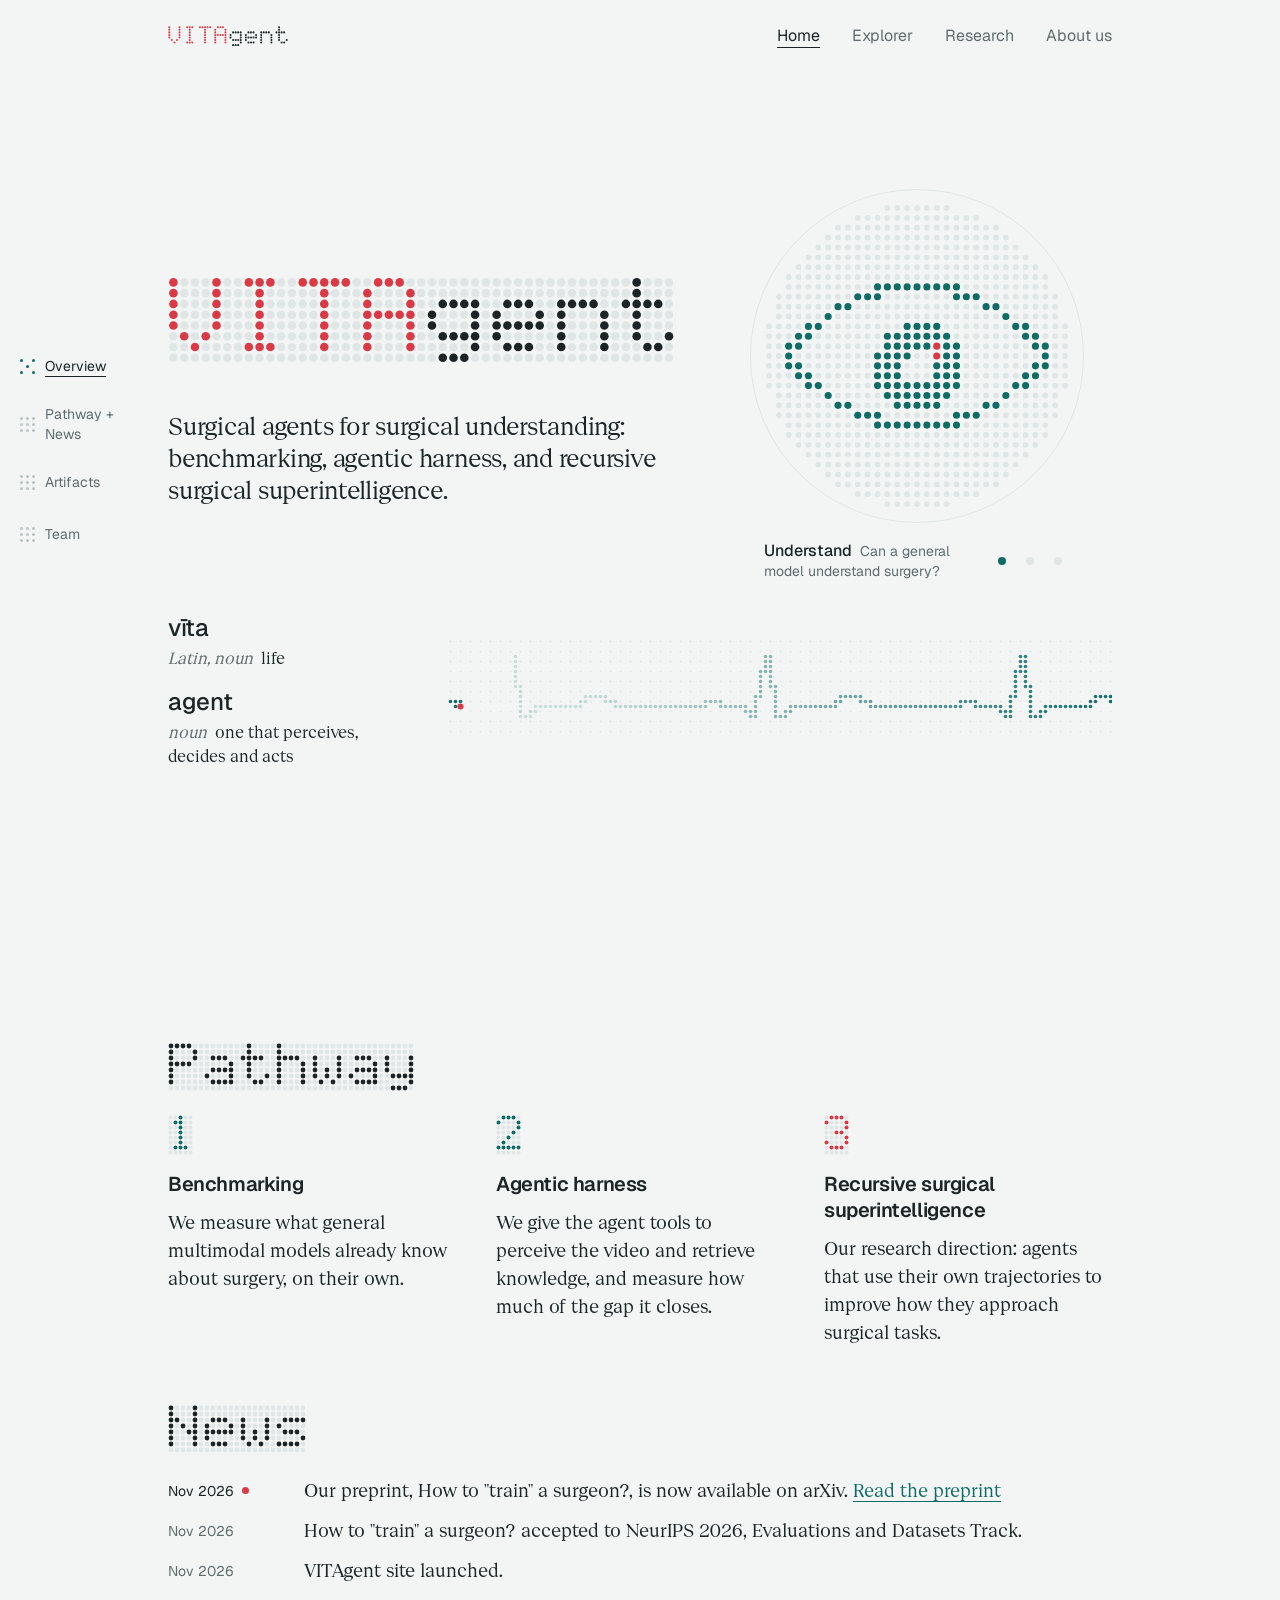
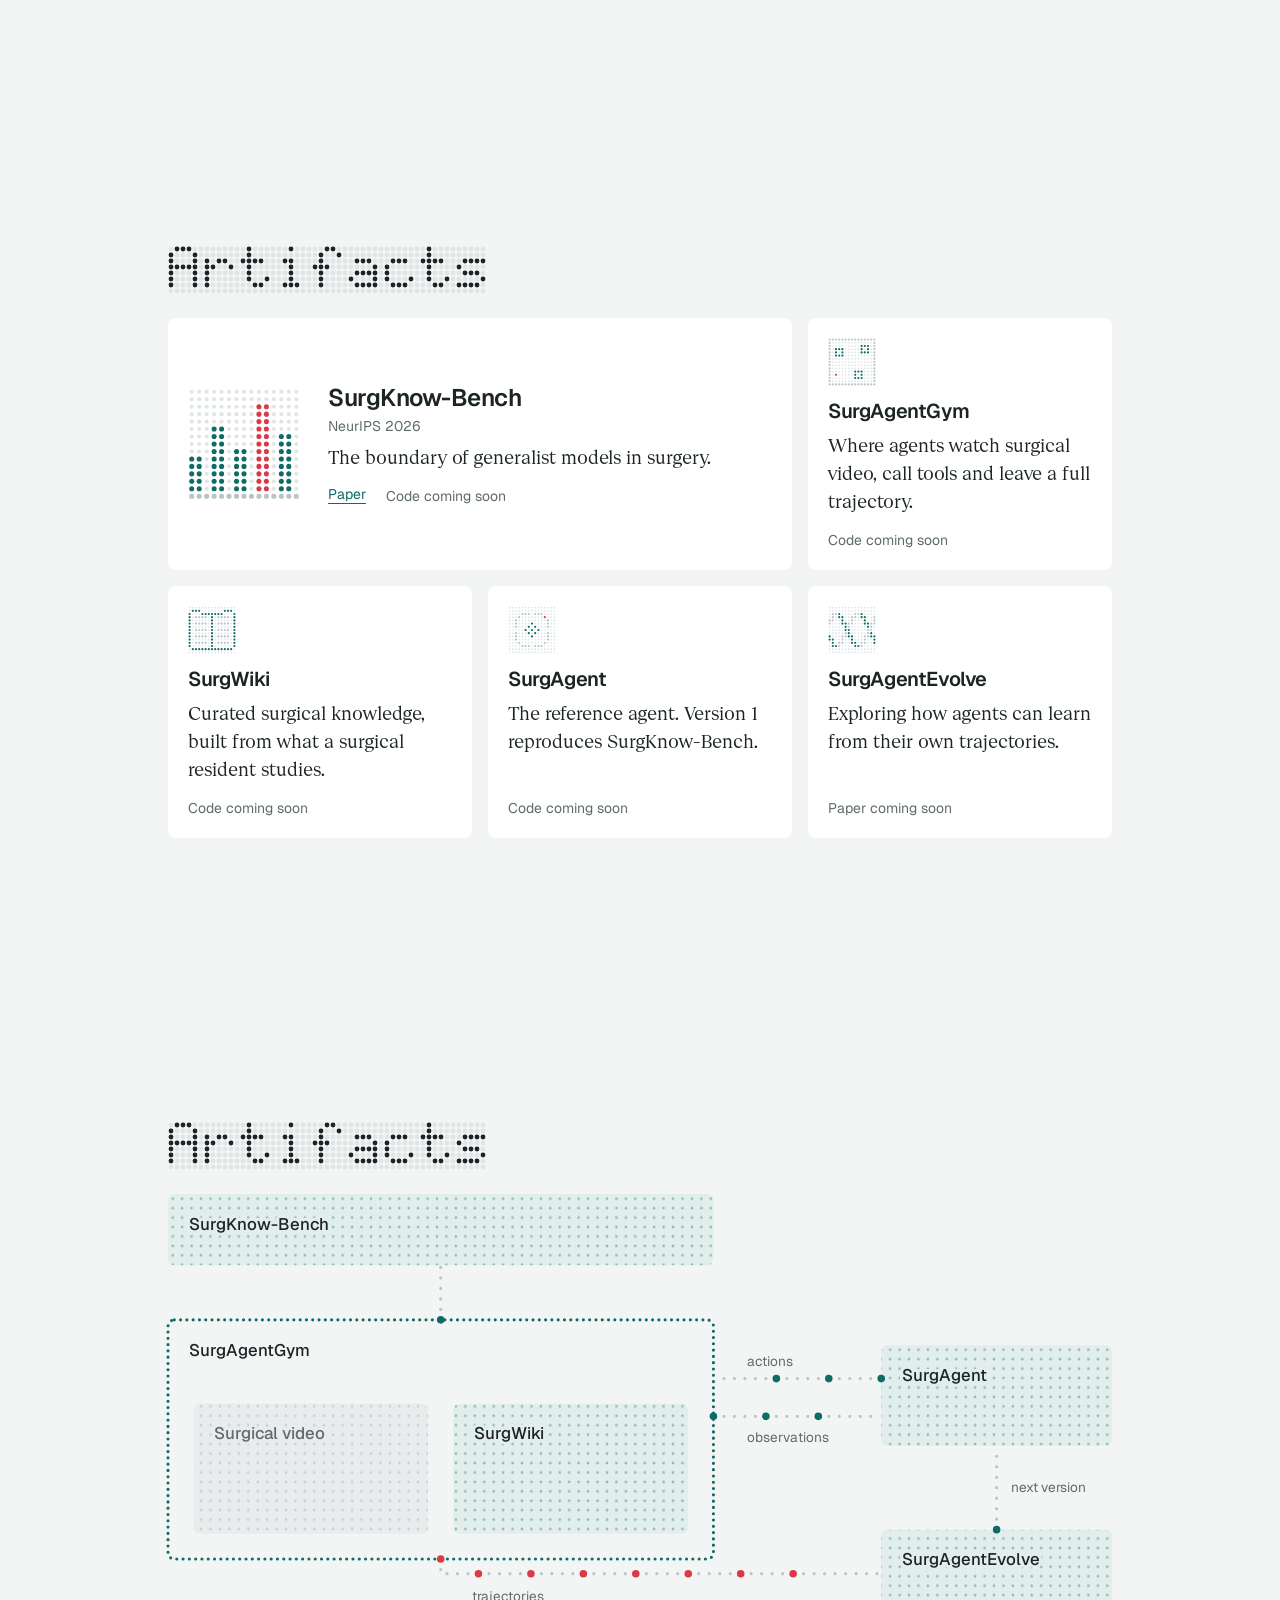
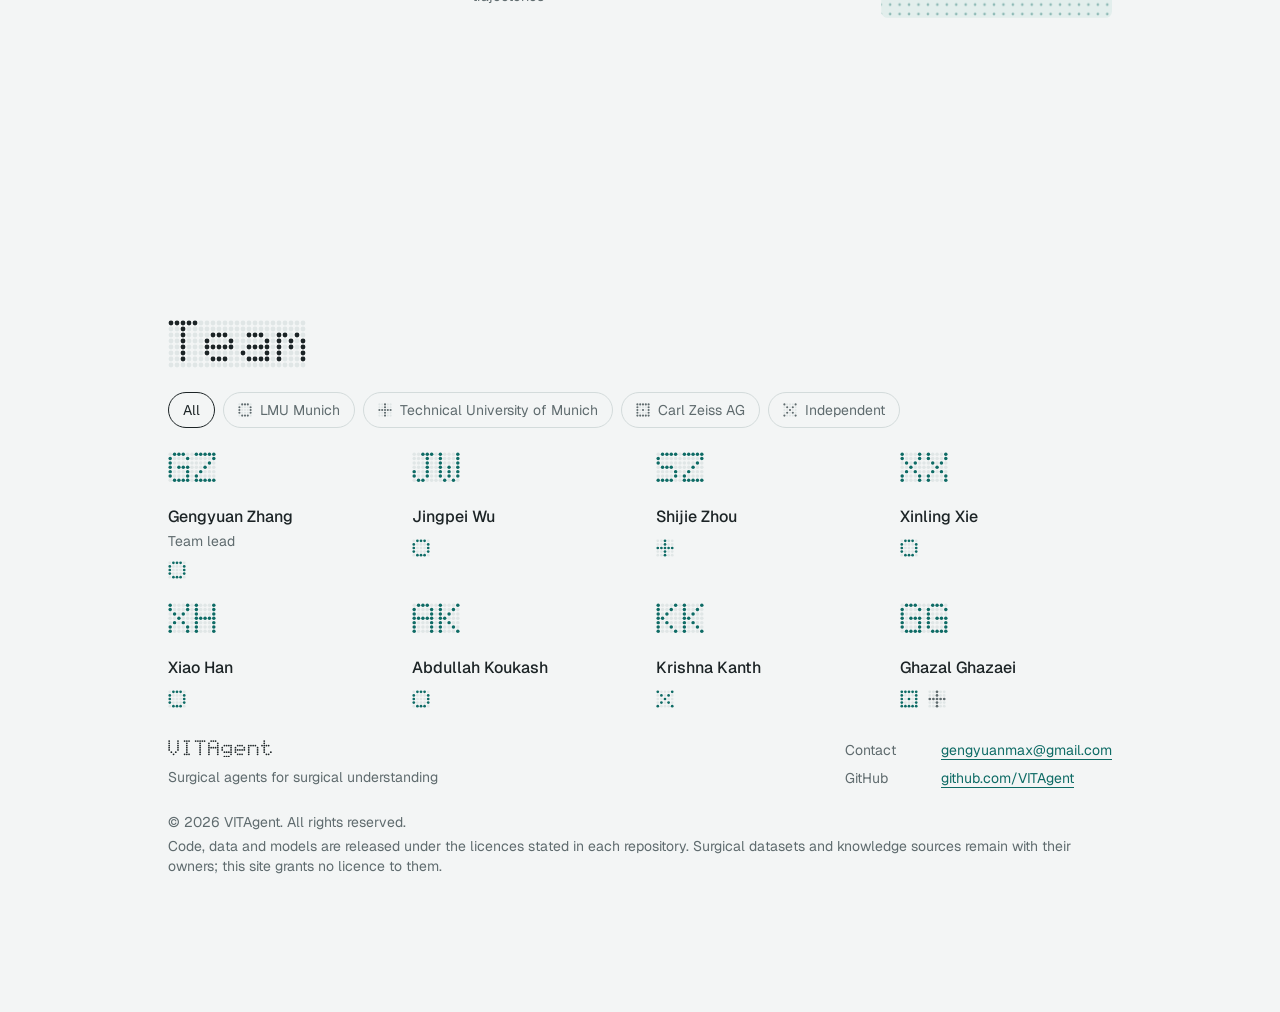
==== commit 4b897768: "Keep one Artifacts navigation entry across both screens" ====
--- a/site/index.html
+++ b/site/index.html
@@ -34,8 +34,7 @@
     <nav aria-label="On this page" data-section-nav>
       <a href="#concept" aria-current="location"><span class="rail-dots" aria-hidden="true"><i></i><i></i><i></i><i></i><i></i><i></i><i></i><i></i><i></i></span><span>Overview</span></a>
       <a href="#pathway"><span class="rail-dots" aria-hidden="true"><i></i><i></i><i></i><i></i><i></i><i></i><i></i><i></i><i></i></span><span>Pathway + News</span></a>
-      <a href="#artifacts"><span class="rail-dots" aria-hidden="true"><i></i><i></i><i></i><i></i><i></i><i></i><i></i><i></i><i></i></span><span>Artifacts <small>1 / 2</small></span></a>
-      <a href="#artifacts-system"><span class="rail-dots" aria-hidden="true"><i></i><i></i><i></i><i></i><i></i><i></i><i></i><i></i><i></i></span><span>Artifacts <small>2 / 2</small></span></a>
+      <a href="#artifacts"><span class="rail-dots" aria-hidden="true"><i></i><i></i><i></i><i></i><i></i><i></i><i></i><i></i><i></i></span><span>Artifacts</span></a>
       <a href="#team"><span class="rail-dots" aria-hidden="true"><i></i><i></i><i></i><i></i><i></i><i></i><i></i><i></i><i></i></span><span>Team</span></a>
     </nav>
   </details>
@@ -155,7 +154,7 @@
       </div>
     </section>
 
-    <section class="sec home-panel artifacts-system" id="artifacts-system" aria-labelledby="artifacts-system-title">
+    <section class="sec home-panel artifacts-system" id="artifacts-system" data-rail-target="artifacts" aria-labelledby="artifacts-system-title">
       <div class="wrap">
         <h2 class="title" id="artifacts-system-title">Artifacts</h2>
         <figure class="system" aria-label="How the artifacts fit together. SurgWiki is part of SurgAgentGym. SurgAgent acts in SurgAgentGym and receives observations. SurgKnow-Bench evaluates agents on top of SurgAgentGym. Trajectories from the Gym feed SurgAgentEvolve, which produces the next SurgAgent.">
--- a/site/assets/style.css
+++ b/site/assets/style.css
@@ -322,7 +322,6 @@
 .home-story { --home-header: 72px; scroll-padding-top: var(--home-header); scroll-snap-type: y proximity; }
 .home-panel { min-height: calc(100svh - var(--home-header)); padding-block: 48px; display: flex; flex-direction: column; justify-content: center; scroll-snap-align: start; scroll-snap-stop: always; }
 .home-panel > .sec { padding-top: 0; }
-.home .section-rail small { display: block; color: var(--muted); font-size: 12px; line-height: 16px; text-decoration: none; }
 .home .system { display: block; margin-top: 0; }
 .home .system svg { max-height: calc(100svh - 240px); }
 .home .pathway-news { gap: 48px; }
@@ -368,7 +367,6 @@
   .home-story { --home-header: 96px; }
   .home-panel { padding-block: 40px; }
   .home .scope { width: min(100% - 32px, 280px); }
-  .home .section-rail small { display: inline; margin-left: 4px; }
   .home .card { padding: 24px; gap: 20px; }
   .home .card .emblem { width: 72px; height: 72px; }
   .home .team { gap: 32px 24px; }
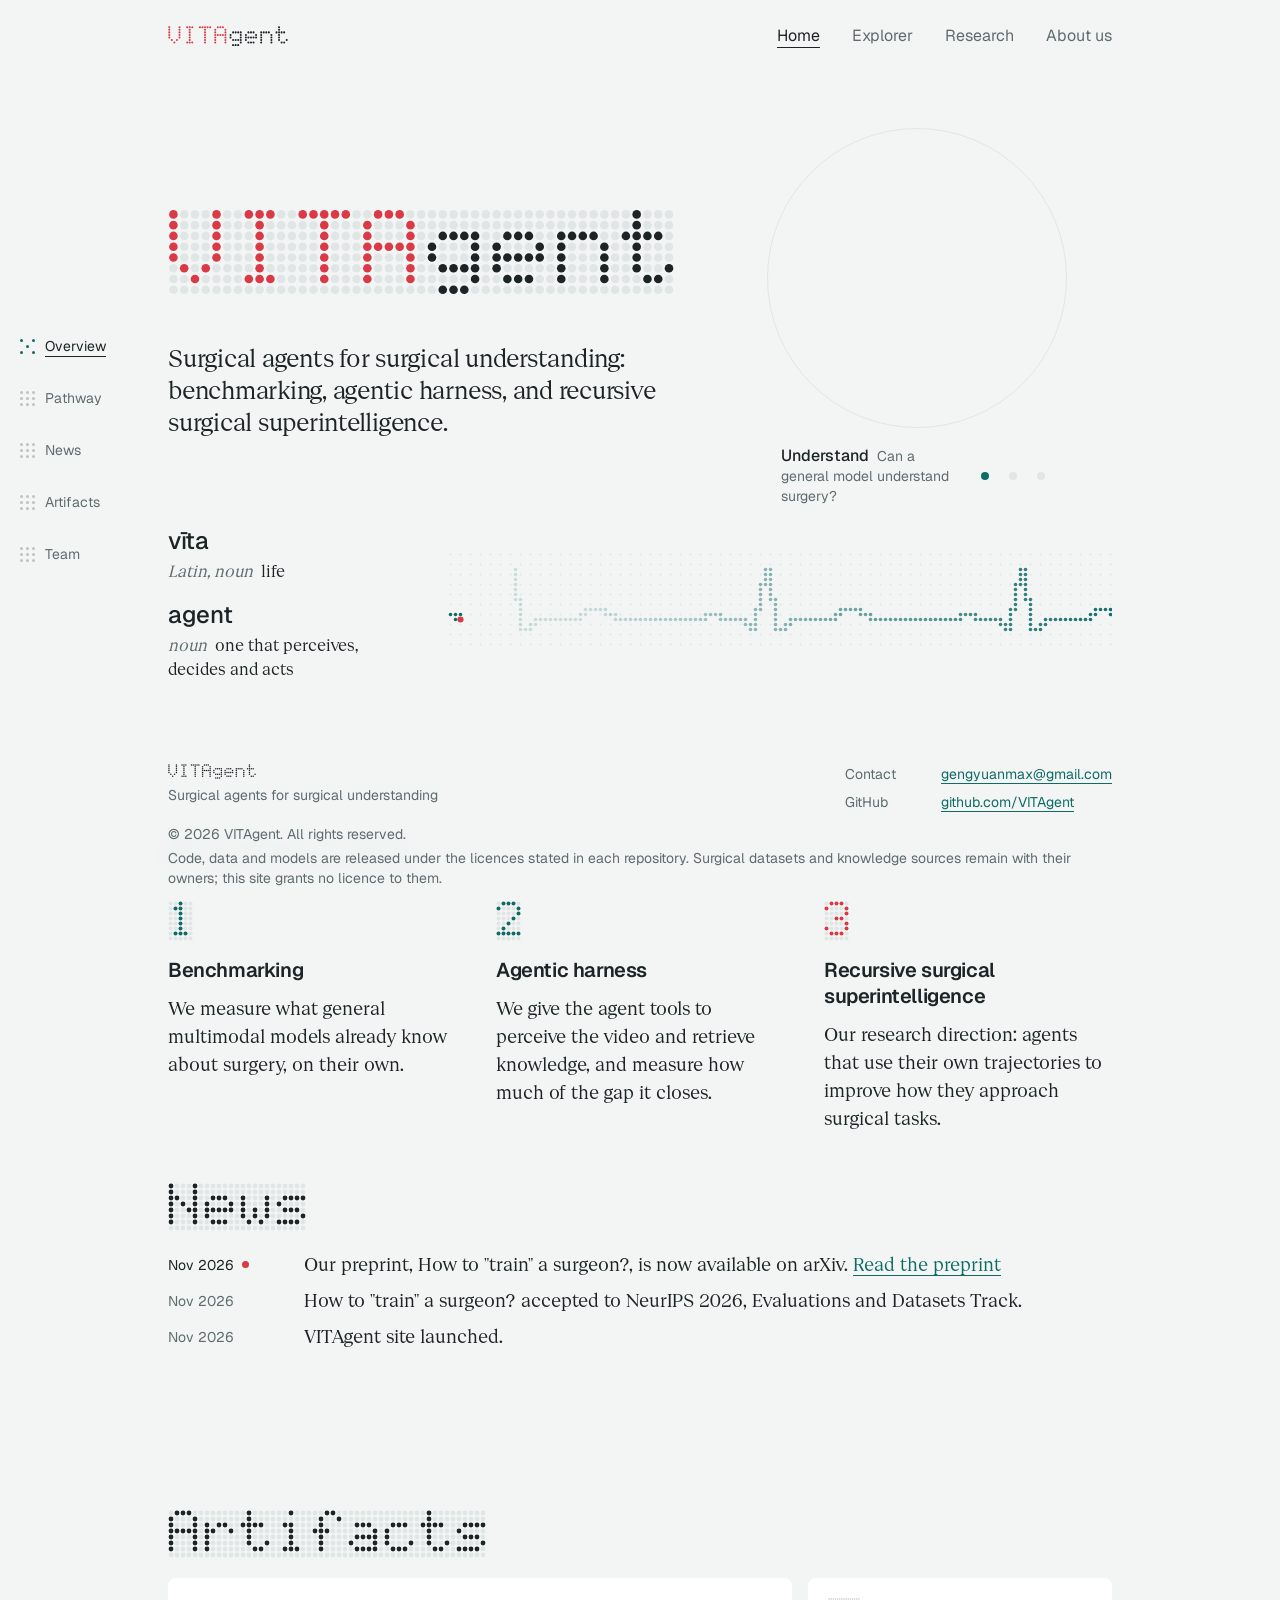
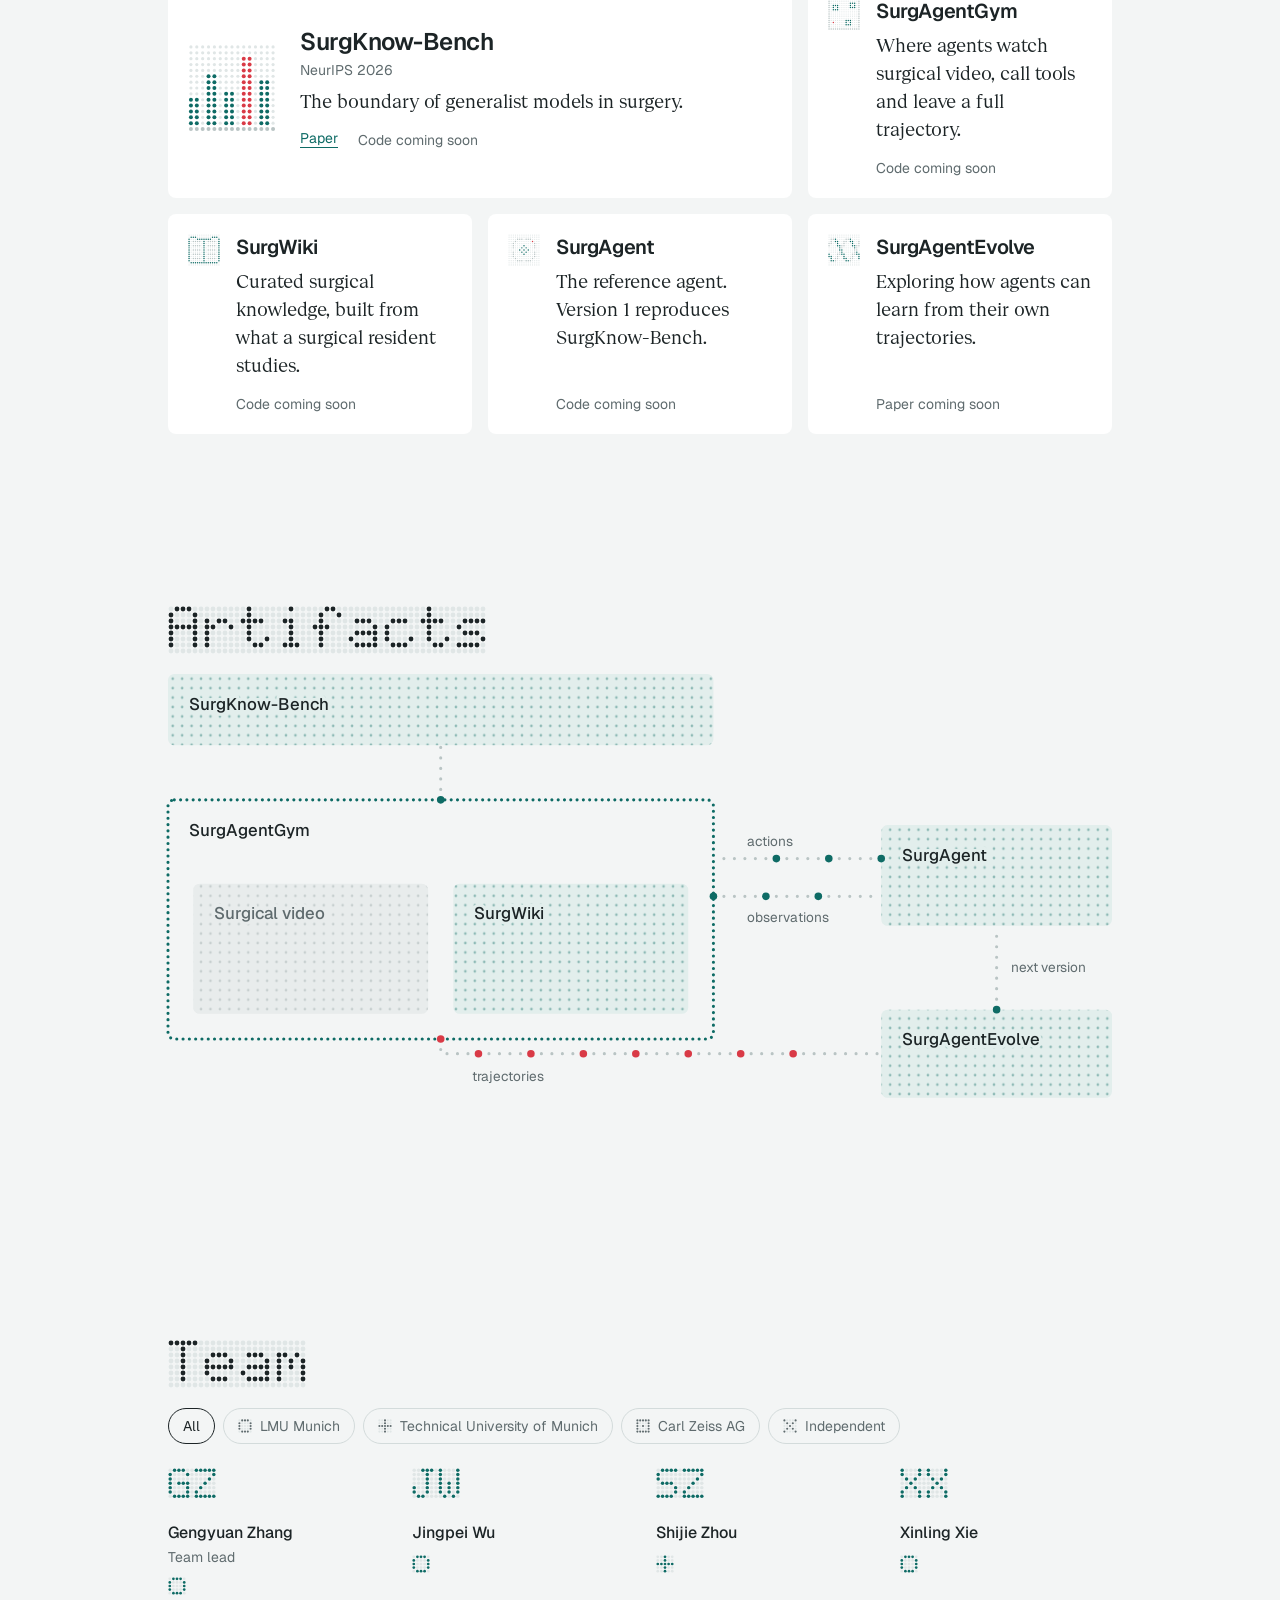
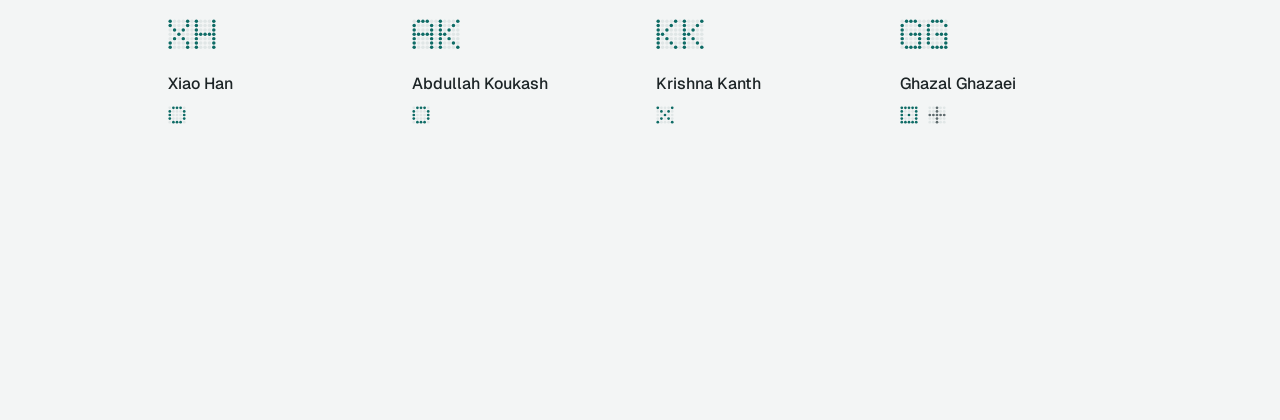
==== commit 323e86f4: "Keep footer visible and separate shared-screen navigation" ====
--- a/site/index.html
+++ b/site/index.html
@@ -33,7 +33,8 @@
     <summary>On this page</summary>
     <nav aria-label="On this page" data-section-nav>
       <a href="#concept" aria-current="location"><span class="rail-dots" aria-hidden="true"><i></i><i></i><i></i><i></i><i></i><i></i><i></i><i></i><i></i></span><span>Overview</span></a>
-      <a href="#pathway"><span class="rail-dots" aria-hidden="true"><i></i><i></i><i></i><i></i><i></i><i></i><i></i><i></i><i></i></span><span>Pathway + News</span></a>
+      <a href="#pathway"><span class="rail-dots" aria-hidden="true"><i></i><i></i><i></i><i></i><i></i><i></i><i></i><i></i><i></i></span><span>Pathway</span></a>
+      <a href="#news"><span class="rail-dots" aria-hidden="true"><i></i><i></i><i></i><i></i><i></i><i></i><i></i><i></i><i></i></span><span>News</span></a>
       <a href="#artifacts"><span class="rail-dots" aria-hidden="true"><i></i><i></i><i></i><i></i><i></i><i></i><i></i><i></i><i></i></span><span>Artifacts</span></a>
       <a href="#team"><span class="rail-dots" aria-hidden="true"><i></i><i></i><i></i><i></i><i></i><i></i><i></i><i></i><i></i></span><span>Team</span></a>
     </nav>
--- a/site/assets/style.css
+++ b/site/assets/style.css
@@ -22,6 +22,7 @@
   --sans: "Geist", system-ui, sans-serif;
   --serif: "Geist Serif", Georgia, serif;
   --mono: "Geist Mono", ui-monospace, monospace;
+  --footer-height: 148px;
   --wrap: 1152px;
   --g: clamp(20px, 4vw, 48px);
   --sec: clamp(96px, 12vw, 128px);
@@ -33,8 +34,8 @@
 }
 
 * { box-sizing: border-box; }
-html { scroll-behavior: smooth; scroll-padding-top: 80px; }
-body { margin: 0; background: var(--surface); color: var(--ink); font: 400 18px/28px var(--serif); -webkit-font-smoothing: antialiased; }
+html { scroll-behavior: smooth; scroll-padding-top: 80px; scroll-padding-bottom: var(--footer-height); }
+body { padding-bottom: var(--footer-height); margin: 0; background: var(--surface); color: var(--ink); font: 400 18px/28px var(--serif); -webkit-font-smoothing: antialiased; }
 h1, h2, h3, p, figure, ul { margin: 0; }
 h1, h2, h3 { font-family: var(--sans); font-weight: 600; }
 strong { font-weight: 600; }
@@ -226,16 +227,17 @@
 .affs .mark { width: 18px; height: 18px; }
 
 /* Footer */
-.foot { padding: var(--sec) 0 56px; }
-.foot-grid { display: grid; grid-template-columns: 1fr; gap: 40px 48px; }
+.foot { position: fixed; inset: auto 0 0; z-index: 5; padding: 12px 0; background: color-mix(in srgb, var(--surface) 96%, transparent); backdrop-filter: blur(10px); }
+.foot-grid { display: grid; grid-template-columns: 1fr auto; gap: 12px 32px; }
+.foot-legal { grid-column: 1 / -1; }
 @media (min-width: 760px) { .foot-grid { grid-template-columns: 1fr auto; } .foot-legal { grid-column: 1 / -1; } }
-.foot-mark { display: block; width: 104px; color: var(--ink); }
-.foot-id p { margin-top: 10px; color: var(--muted); font: 400 14px/20px var(--sans); }
+.foot-mark { display: block; width: 88px; color: var(--ink); }
+.foot-id p { margin-top: 6px; color: var(--muted); font: 400 14px/20px var(--sans); }
 .foot-links { margin: 0; display: grid; gap: 8px; font: 400 14px/20px var(--sans); }
 .foot-links div { display: grid; grid-template-columns: 80px auto; gap: 16px; }
 .foot-links dt { color: var(--muted); }
 .foot-links dd { margin: 0; }
-.foot-legal { display: grid; gap: 4px; font: 400 14px/20px var(--sans); color: var(--muted); max-width: 88ch; }
+.foot-legal { display: grid; gap: 4px; font: 400 14px/20px var(--sans); color: var(--muted); max-width: none; }
 
 /* Project pages */
 .page-hero { padding: clamp(48px, 8vw, 96px) 0 0; }
@@ -320,32 +322,29 @@
 
 /* Home: five native scroll stops. Content is never clipped or internally scrolled. */
 .home-story { --home-header: 72px; scroll-padding-top: var(--home-header); scroll-snap-type: y proximity; }
-.home-panel { min-height: calc(100svh - var(--home-header)); padding-block: 48px; display: flex; flex-direction: column; justify-content: center; scroll-snap-align: start; scroll-snap-stop: always; }
+.home-panel { min-height: calc(100svh - var(--home-header) - var(--footer-height)); padding-block: 48px; display: flex; flex-direction: column; justify-content: center; scroll-snap-align: start; scroll-snap-stop: always; }
 .home-panel > .sec { padding-top: 0; }
 .home .system { display: block; margin-top: 0; }
-.home .system svg { max-height: calc(100svh - 240px); }
+.home .system svg { max-height: calc(100svh - var(--home-header) - var(--footer-height) - 120px); }
 .home .pathway-news { gap: 48px; }
 .home .team-panel { gap: 40px; }
-.home .team-panel .foot { padding: 0; }
-.home .foot-grid { gap: 24px 48px; }
-.home .foot-legal { max-width: none; }
 .home .artifacts-system .system { max-width: 1056px; margin-inline: auto; }
 @media (min-width: 900px) {
-  .home .home-panel { padding-block: 32px; }
-  .home .hero { gap: 32px; }
+  .home .home-panel { padding-block: 24px; }
+  .home .hero { gap: 20px; padding-block: 20px; }
   .home .hero-grid { gap: 48px; }
-  .home .scope { width: min(100% - 32px, 34svh, 352px); }
+  .home .scope { width: min(100% - 32px, calc((100svh - var(--home-header) - var(--footer-height)) * .4), 320px); }
   .home .vitals { margin-top: 0; }
   .home .dict { margin-block: 0; }
-  .home .pathway-news { gap: 40px; }
-  .home .title { margin-bottom: 24px; }
+  .home .pathway-news { gap: 32px; }
+  .home .title { margin-bottom: 20px; }
   .home .dm-num { margin-bottom: 16px; }
-  .home .news { max-width: none; gap: 12px; }
+  .home .news { max-width: none; gap: 8px; }
   .home .cards { grid-template-columns: repeat(3, minmax(0, 1fr)); }
-  .home .card { padding: 20px; gap: 12px; }
-  .home .card .emblem { width: 48px; height: 48px; flex: none; }
-  .home .card.feat { grid-column: span 2; flex-direction: row; align-items: center; gap: 28px; }
-  .home .card.feat .emblem { width: 112px; height: 112px; }
+  .home .card { display: grid; grid-template-columns: 32px minmax(0, 1fr); padding: 20px; gap: 16px; }
+  .home .card .emblem { width: 32px; height: 32px; flex: none; }
+  .home .card.feat { grid-column: span 2; grid-template-columns: 88px minmax(0, 1fr); align-items: center; gap: 24px; }
+  .home .card.feat .emblem { width: 88px; height: 88px; }
   .home .card .desc { margin-top: 8px; }
   .home .card .res { padding-top: 12px; }
   .home .filter { margin-bottom: 24px; }
@@ -358,6 +357,7 @@
   .home .section-rail nav { gap: 8px; }
 }
 @media (max-width: 899px) {
+  .home-story { scroll-snap-type: none; }
   .home .hero-grid { gap: 48px; }
   .home .vitals { margin-top: 48px; }
   .home .system svg { max-height: none; }
@@ -376,3 +376,13 @@
   .home-story { scroll-snap-type: none; }
   .news li.new time::after { animation: none; }
 }
+
+@media (max-width: 640px) {
+  .foot { padding-block: 10px; }
+  .foot-grid { grid-template-columns: minmax(0, 1fr) auto; gap: 8px 16px; }
+  .foot-id p { max-width: 18ch; }
+  .foot-links { gap: 4px; }
+  .foot-links div { display: block; }
+  .foot-links dt { display: none; }
+  .foot-links a { overflow-wrap: anywhere; }
+}
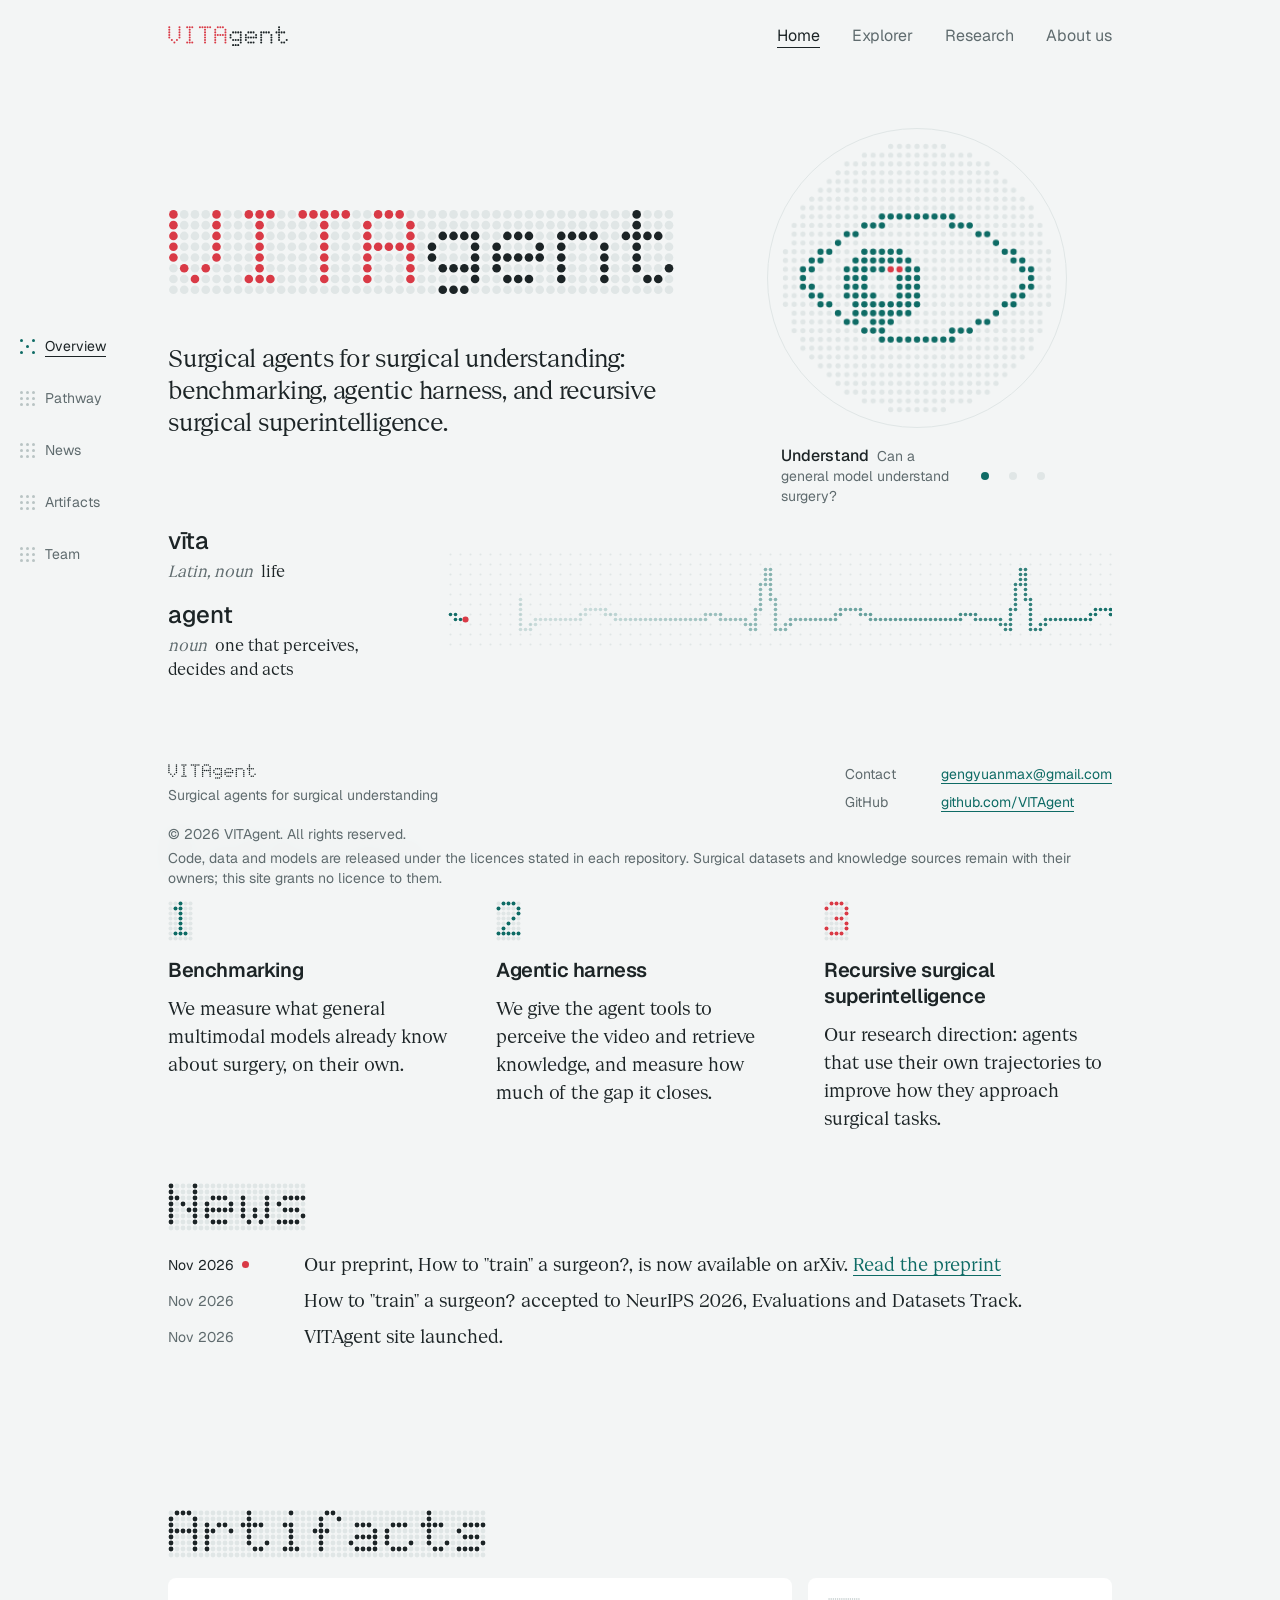
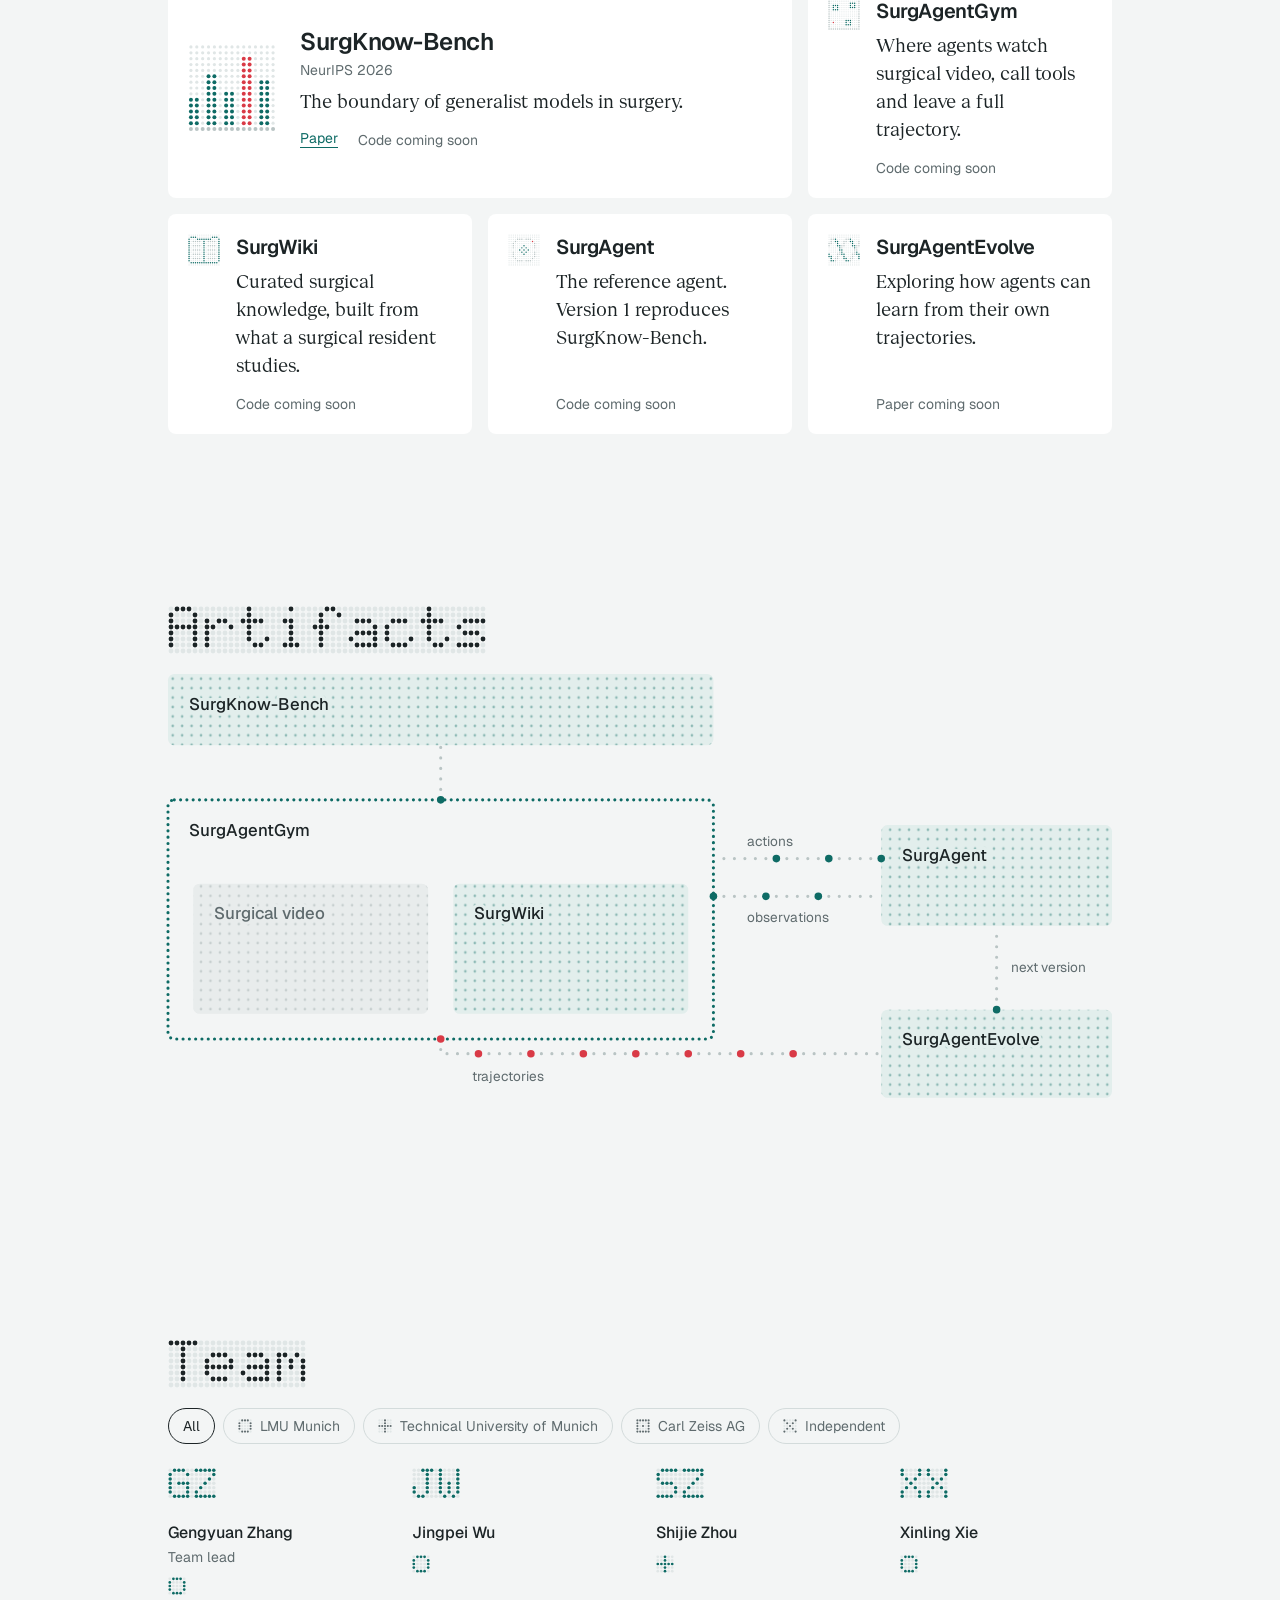
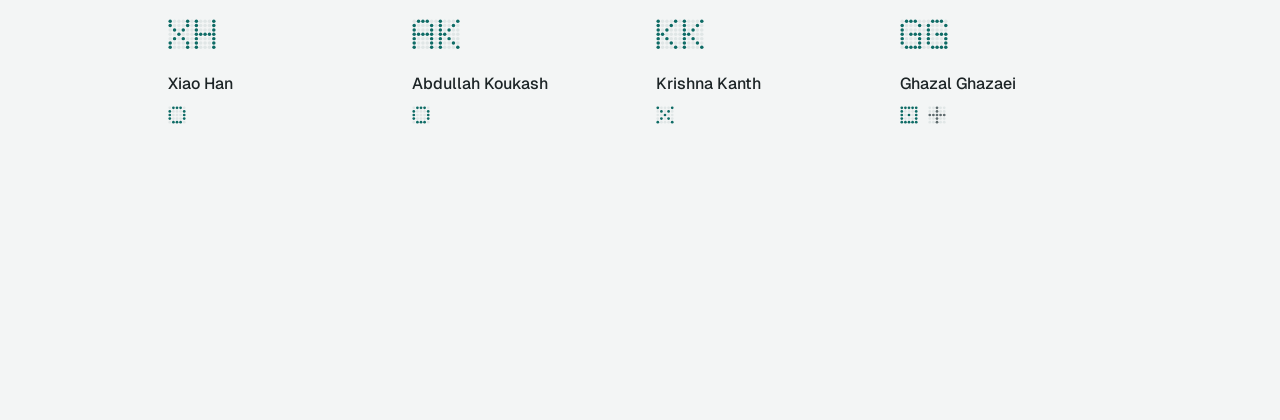
==== commit e1dd5f1a: "Condense the fixed footer on narrow screens" ====
--- a/site/index.html
+++ b/site/index.html
@@ -180,12 +180,18 @@
           <p>Surgical agents for surgical understanding</p>
         </div>
         <dl class="foot-links">
-          <div data-contact hidden><dt>Contact</dt><dd><a class="link" data-contact-link href="#">email</a></dd></div>
-          <div><dt>GitHub</dt><dd><a class="link" href="https://github.com/VITAgent">github.com/VITAgent</a></dd></div>
+          <div data-contact hidden><dt>Contact</dt><dd><a class="link" data-contact-link href="#"><span class="foot-long" data-contact-address>email</span><span class="foot-short">Contact</span></a></dd></div>
+          <div><dt>GitHub</dt><dd><a class="link" href="https://github.com/VITAgent"><span class="foot-long">github.com/VITAgent</span><span class="foot-short">GitHub</span></a></dd></div>
         </dl>
         <div class="foot-legal">
-          <p>© <span data-year>2026</span> VITAgent. All rights reserved.</p>
-          <p>Code, data and models are released under the licences stated in each repository. Surgical datasets and knowledge sources remain with their owners; this site grants no licence to them.</p>
+          <p class="foot-copyright">© <span data-year>2026</span> VITAgent.<span class="foot-rights"> All rights reserved.</span></p>
+          <details class="foot-details" open>
+            <summary>Legal</summary>
+            <div class="foot-license">
+              <p class="foot-short">All rights reserved.</p>
+              <p>Code, data and models are released under the licences stated in each repository. Surgical datasets and knowledge sources remain with their owners; this site grants no licence to them.</p>
+            </div>
+          </details>
         </div>
       </div>
     </footer>
--- a/site/assets/style.css
+++ b/site/assets/style.css
@@ -95,7 +95,7 @@
 @media (min-width: 900px) { .hero-grid { grid-template-columns: 1.3fr 1fr; } }
 .dm-hero { color: var(--ink); max-width: 640px; }
 .claim { font-size: 40px; line-height: 48px; font-weight: 500; letter-spacing: -0.02em; margin-top: 48px; }
-.lede { color: var(--muted); max-width: 38ch; margin-top: 12px; }
+.lede { color: var(--muted); margin-top: 12px; }
 @media (max-width: 640px) { .claim { font-size: 32px; line-height: 40px; } }
 
 /* Expressive visual: dot-matrix display */
@@ -136,8 +136,8 @@
 .dm.dm-num { width: auto; margin-bottom: 20px; color: var(--brand); }
 .dm.dm-num svg { height: 40px; width: auto; }
 .path li.now .dm-num { color: var(--signal); }
-.path h3 { font-size: 20px; line-height: 26px; max-width: 22ch; }
-.path .desc { margin-top: 12px; color: var(--ink); max-width: 40ch; }
+.path h3 { font-size: 20px; line-height: 26px; }
+.path .desc { margin-top: 12px; color: var(--ink); }
 .path .by { margin-top: auto; padding-top: 20px; display: flex; flex-wrap: wrap; gap: 4px 16px; font-size: 15px; }
 @media (max-width: 640px) { .gauge-ends { font-size: 13px; } }
 @media (prefers-reduced-motion: reduce) { .gauge .head { animation: none; } }
@@ -146,8 +146,9 @@
 .sec { padding-top: var(--sec); }
 
 /* News */
-.news { list-style: none; padding: 0; display: grid; gap: 20px; max-width: 760px; }
+.news { list-style: none; padding: 0; display: grid; gap: 20px; }
 .news li { display: grid; grid-template-columns: 112px 1fr; gap: 24px; }
+.news .link { white-space: nowrap; }
 .news time { font: 400 14px/20px var(--sans); padding-top: 4px; color: var(--muted); }
 .news li.new time { color: var(--ink); }
 .news li.new time::after { content: ""; display: inline-block; width: 7px; height: 7px; border-radius: 50%; background: var(--signal); margin-left: 8px; vertical-align: 2px; animation: blink 1.2s steps(2) infinite; }
@@ -192,7 +193,7 @@
 .card:hover h3 { color: var(--brand); }
 .card h3 { transition: color var(--quick); }
 .card .meta { margin-top: 2px; }
-.card .desc { margin-top: 12px; max-width: 46ch; }
+.card .desc { margin-top: 12px; }
 .card .res { margin-top: auto; padding-top: 20px; display: flex; flex-wrap: wrap; gap: 4px 20px; font: 400 14px/20px var(--sans); }
 .card .res a { position: relative; z-index: 1; }
 @media (min-width: 1000px) {
@@ -239,6 +240,9 @@
 .foot-links dd { margin: 0; }
 .foot-legal { display: grid; gap: 4px; font: 400 14px/20px var(--sans); color: var(--muted); max-width: none; }
 
+.foot-short, .foot-details summary { display: none; }
+.foot-license { display: grid; gap: 4px; }
+
 /* Project pages */
 .page-hero { padding: clamp(48px, 8vw, 96px) 0 0; }
 .page-hero .dm-mono { width: 32px; color: var(--brand); margin-bottom: 32px; }
@@ -258,18 +262,15 @@
 .reading-links { display: flex; flex-wrap: wrap; gap: 12px 24px; margin-top: 24px; }
 .reading-links a { min-height: 28px; }
 .entry-list { display: grid; grid-template-columns: repeat(2, minmax(0, 1fr)); gap: 64px; }
-.entry-list article > p { margin-top: 12px; max-width: 52ch; }
+.entry-list article > p { margin-top: 12px; }
 .entry-list .reading-links { font-size: 15px; }
-.section-lead { max-width: 68ch; }
 .construction { min-height: 42vh; }
 .construction h2, .post-preview h2 { font-size: 32px; line-height: 40px; font-weight: 600; letter-spacing: -0.02em; }
-.construction p { max-width: 56ch; margin-top: 16px; }
-.post-preview { max-width: 68ch; }
+.construction p { margin-top: 16px; }
 .post-preview h2 { margin: 16px 0; }
 .paper-companion { max-width: 900px; }
 .paper-companion .page-hero h1 { margin-top: 24px; font-size: 40px; line-height: 48px; }
-.article-deck { font-size: 18px; line-height: 28px; margin-top: 24px; max-width: 34ch; }
-.paper-companion .lede { max-width: 58ch; }
+.article-deck { font-size: 18px; line-height: 28px; margin-top: 24px; }
 .paper-companion .page-hero > .meta:last-child { margin-top: 24px; }
 .reading-nav { margin: 48px 0 0; display: flex; flex-wrap: wrap; gap: 8px 24px; }
 .prose { max-width: 66ch; }
@@ -339,7 +340,7 @@
   .home .pathway-news { gap: 32px; }
   .home .title { margin-bottom: 20px; }
   .home .dm-num { margin-bottom: 16px; }
-  .home .news { max-width: none; gap: 8px; }
+  .home .news { gap: 8px; }
   .home .cards { grid-template-columns: repeat(3, minmax(0, 1fr)); }
   .home .card { display: grid; grid-template-columns: 32px minmax(0, 1fr); padding: 20px; gap: 16px; }
   .home .card .emblem { width: 32px; height: 32px; flex: none; }
@@ -378,11 +379,17 @@
 }
 
 @media (max-width: 640px) {
-  .foot { padding-block: 10px; }
-  .foot-grid { grid-template-columns: minmax(0, 1fr) auto; gap: 8px 16px; }
-  .foot-id p { max-width: 18ch; }
-  .foot-links { gap: 4px; }
+  .foot { padding: 4px 0 calc(4px + env(safe-area-inset-bottom)); }
+  .foot-grid { grid-template-columns: minmax(0, 1fr) auto; gap: 0 16px; }
+  .foot-id p, .foot-long, .foot-rights { display: none; }
+  .foot-short { display: inline; }
+  .foot-mark { display: flex; align-items: center; width: 80px; min-height: 44px; }
+  .foot-links { display: flex; align-items: center; gap: 16px; }
   .foot-links div { display: block; }
   .foot-links dt { display: none; }
-  .foot-links a { overflow-wrap: anywhere; }
-}
+  .foot-links a { display: flex; align-items: center; min-height: 44px; white-space: nowrap; }
+  .foot-legal { position: relative; display: block; }
+  .foot-copyright { min-height: 28px; padding: 4px 72px 4px 0; }
+  .foot-details summary { position: absolute; top: 0; right: 0; display: list-item; list-style-position: inside; min-height: 28px; padding: 4px 0; color: var(--brand); cursor: pointer; }
+  .foot-license { padding: 8px 0 4px; }
+}
